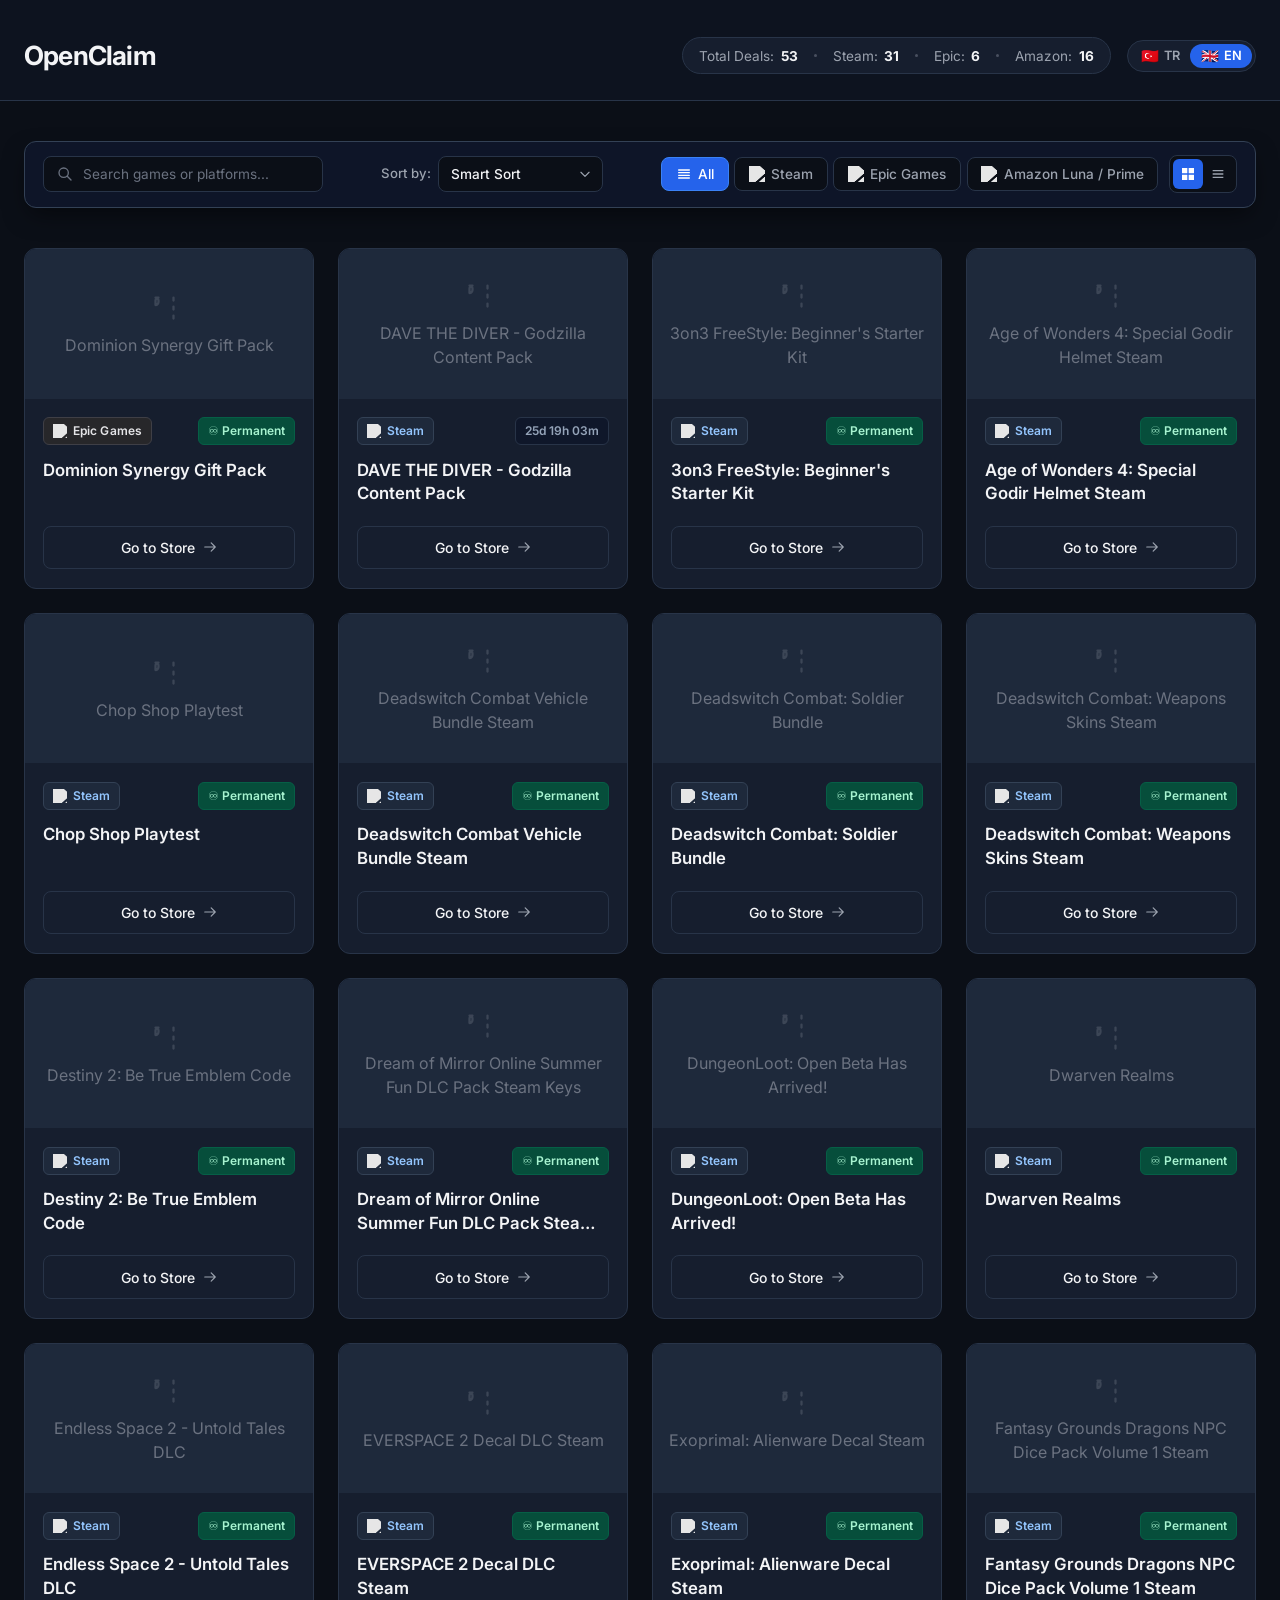
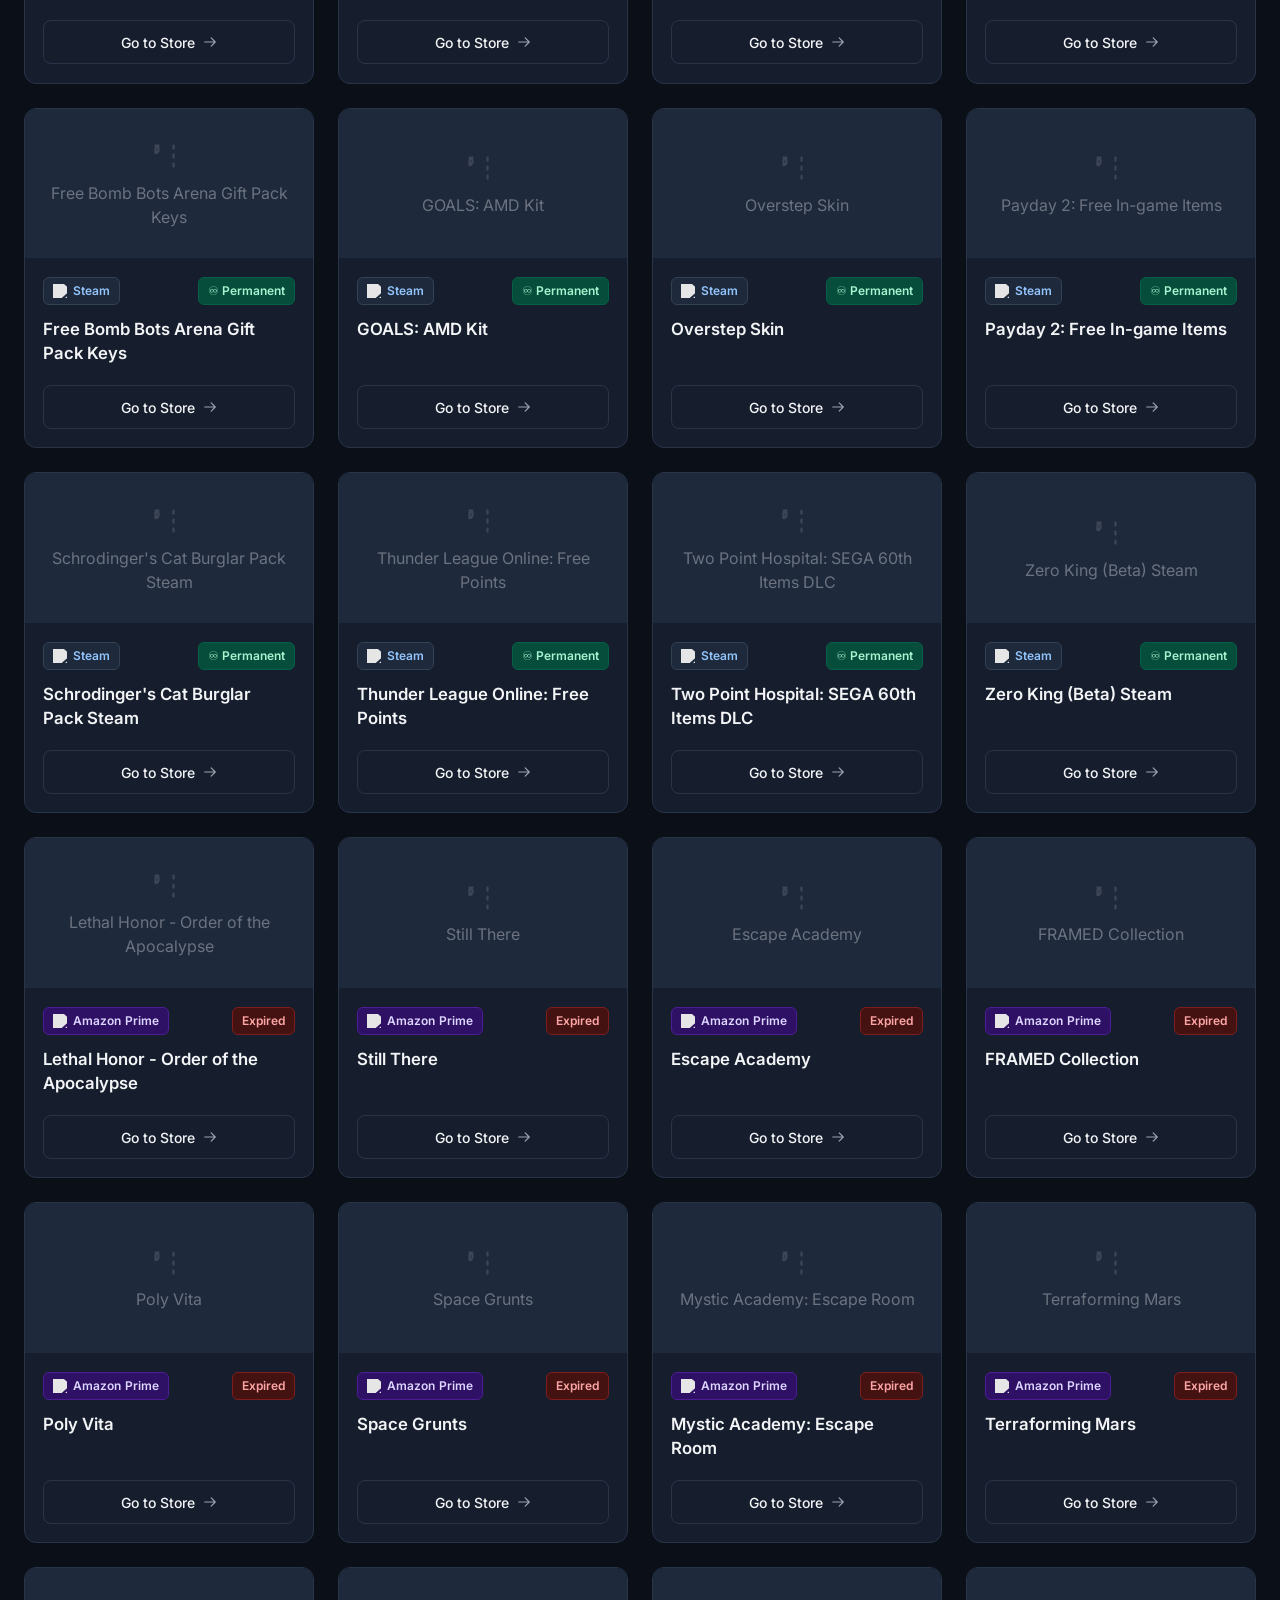
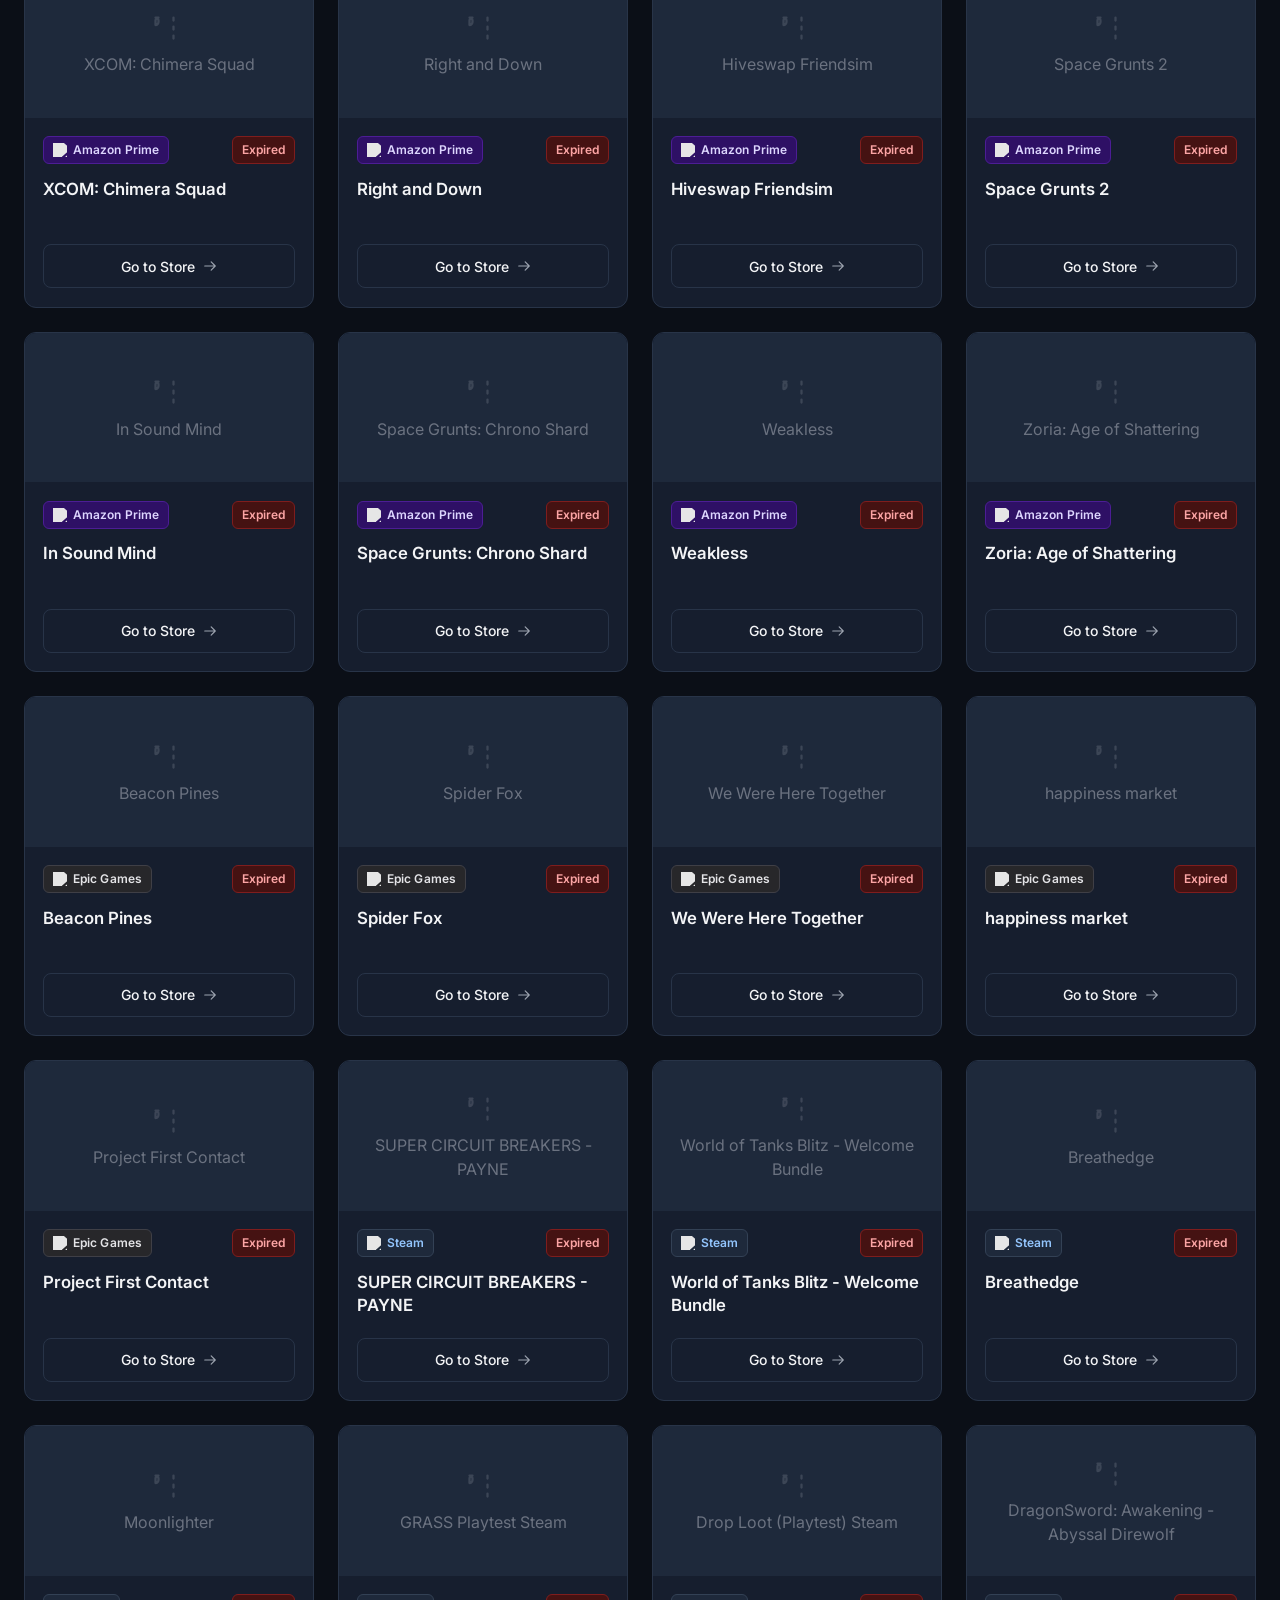
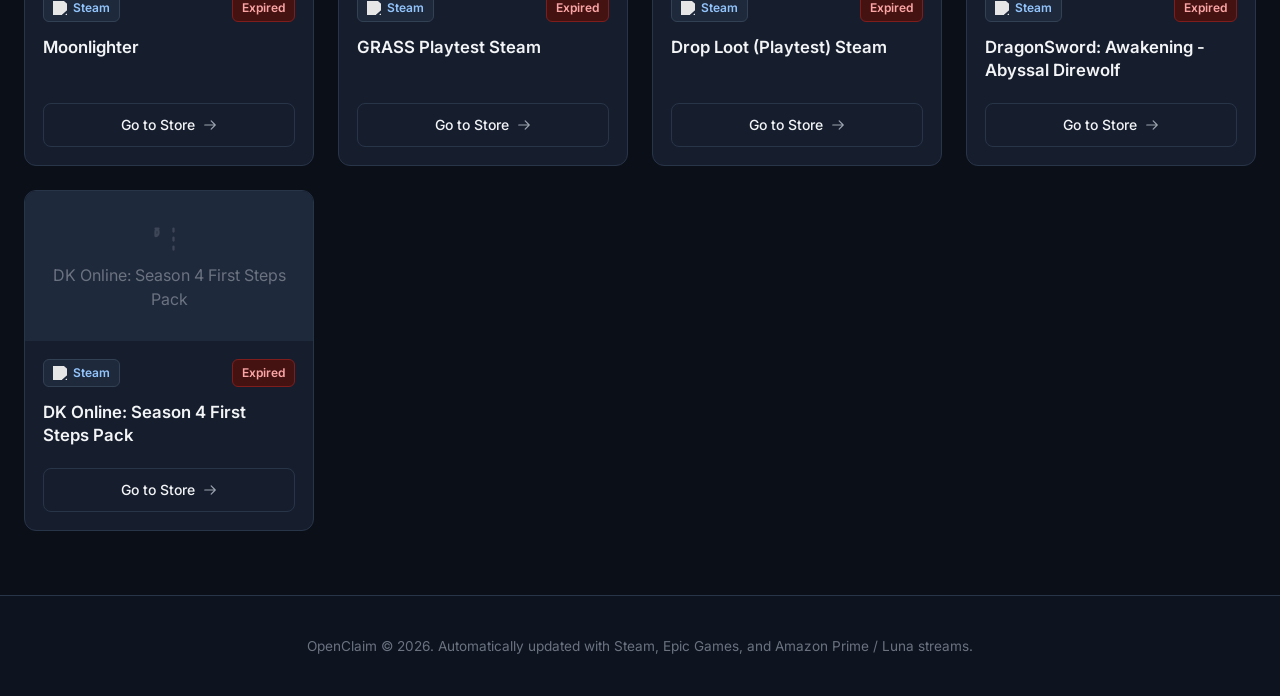
==== index.html @ 971a727f "first commit" ====
<!DOCTYPE html>
<html lang="tr">
<head>
    <meta charset="UTF-8">
    <meta name="viewport" content="width=device-width, initial-scale=1.0">
    <meta name="description" content="OpenClaim - Steam, Epic Games ve Amazon Prime / Luna platformlarındaki ücretsiz oyunları anlık takip edin.">
    <title>OpenClaim | Anlık Ücretsiz Oyun Takibi</title>
    
    <!-- Google Fonts: Inter -->
    <link rel="preconnect" href="https://fonts.googleapis.com">
    <link rel="preconnect" href="https://fonts.gstatic.com" crossorigin>
    <link href="https://fonts.googleapis.com/css2?family=Inter:wght@400;500;600;700&display=swap" rel="stylesheet">
    
    <!-- Stylesheets -->
    <link rel="stylesheet" href="frontend/css/base.css">
    <link rel="stylesheet" href="frontend/css/components.css">
</head>
<body>

    <header class="header">
        <div class="container">
            <div class="brand-container">
                <!-- Clean Text Logo -->
                <a href="#" class="logo" aria-label="OpenClaim Ana Sayfa">
                    <span class="logo-text">OpenClaim</span>
                </a>

                <div class="header-right">
                    <div class="stats-ribbon" id="stats-ribbon">
                        <div class="stat-item">
                            <span data-i18n="stat_total">Toplam Fırsat:</span>
                            <span class="stat-value" id="total-count">0</span>
                        </div>
                        <span class="stat-divider"></span>
                        <div class="stat-item">
                            <span data-i18n="stat_steam">Steam:</span>
                            <span class="stat-value" id="steam-count">0</span>
                        </div>
                        <span class="stat-divider"></span>
                        <div class="stat-item">
                            <span data-i18n="stat_epic">Epic:</span>
                            <span class="stat-value" id="epic-count">0</span>
                        </div>
                        <span class="stat-divider"></span>
                        <div class="stat-item">
                            <span data-i18n="stat_amazon">Amazon:</span>
                            <span class="stat-value" id="amazon-count">0</span>
                        </div>
                    </div>

                    <!-- Language Toggle (TR / EN) -->
                    <div class="lang-toggle" id="lang-toggle" role="group" aria-label="Dil Seçimi / Language Switcher">
                        <button type="button" class="lang-opt active" data-lang-btn="TR" aria-label="Türkçe"><span class="lang-flag">🇹🇷</span> TR</button>
                        <button type="button" class="lang-opt" data-lang-btn="EN" aria-label="English"><span class="lang-flag">🇬🇧</span> EN</button>
                    </div>
                </div>
            </div>
        </div>
    </header>

    <main class="main-content">
        <div class="container">
            <!-- Controls Card: Search, Sort, Platform Filters & View Toggle (Sticky Bar) -->
            <div class="controls-card">
                <!-- Search Input -->
                <div class="search-wrapper">
                    <input 
                        type="search" 
                        id="search-input" 
                        class="search-input" 
                        placeholder="Oyun adı veya platform ara..." 
                        data-i18n-placeholder="search_placeholder"
                        aria-label="Oyun arama"
                        data-i18n-aria="search_aria"
                        autocomplete="off"
                    >
                    <svg class="search-icon" xmlns="http://www.w3.org/2000/svg" fill="none" viewBox="0 0 24 24" stroke="currentColor">
                        <path stroke-linecap="round" stroke-linejoin="round" stroke-width="2" d="M21 21l-6-6m2-5a7 7 0 11-14 0 7 7 0 0114 0z" />
                    </svg>
                    <button type="button" id="clear-search-btn" class="clear-search-btn" aria-label="Aramayı temizle" data-i18n-aria="clear_search_aria">
                        <svg xmlns="http://www.w3.org/2000/svg" width="16" height="16" fill="none" viewBox="0 0 24 24" stroke="currentColor">
                            <path stroke-linecap="round" stroke-linejoin="round" stroke-width="2" d="M6 18L18 6M6 6l12 12" />
                        </svg>
                    </button>
                </div>

                <!-- Sort Select Dropdown -->
                <div class="sort-wrapper">
                    <label for="sort-select" class="sort-label" data-i18n="sort_label">Sıralama:</label>
                    <select id="sort-select" class="sort-select" aria-label="Oyun sıralama" data-i18n-aria="sort_label">
                        <option value="smart" data-i18n="sort_smart">Akıllı Sıralama</option>
                        <option value="alphabetical" data-i18n="sort_alphabetical">Alfabetik (A-Z)</option>
                        <option value="expiring" data-i18n="sort_expiring">Bitiş Süresine Göre</option>
                    </select>
                </div>

                <!-- Right Group: Platform Filters & View Mode Toggle -->
                <div class="controls-right-group">
                    <!-- Platform Filters -->
                    <div class="filter-tabs" id="filter-tabs" role="tablist" aria-label="Platform Filtresi">
                        <button type="button" class="filter-btn active" data-platform="all" role="tab" aria-selected="true">
                            <svg xmlns="http://www.w3.org/2000/svg" fill="none" viewBox="0 0 24 24" stroke="currentColor" width="16" height="16">
                                <path stroke-linecap="round" stroke-linejoin="round" stroke-width="2" d="M4 6h16M4 10h16M4 14h16M4 18h16" />
                            </svg>
                            <span data-i18n="filter_all">Tümü</span>
                        </button>
                        <button type="button" class="filter-btn" data-platform="steam" role="tab" aria-selected="false">
                            <img src="https://cdn.jsdelivr.net/npm/simple-icons@v11/icons/steam.svg" alt="Steam" class="platform-icon" />
                            <span data-i18n="filter_steam">Steam</span>
                        </button>
                        <button type="button" class="filter-btn" data-platform="epic" role="tab" aria-selected="false">
                            <img src="https://cdn.jsdelivr.net/npm/simple-icons@v11/icons/epicgames.svg" alt="Epic Games" class="platform-icon" />
                            <span data-i18n="filter_epic">Epic Games</span>
                        </button>
                        <button type="button" class="filter-btn" data-platform="amazon" role="tab" aria-selected="false">
                            <img src="https://cdn.jsdelivr.net/npm/simple-icons@v11/icons/amazonluna.svg" alt="Amazon Luna / Prime" class="platform-icon" />
                            <span data-i18n="filter_amazon">Amazon Luna / Prime</span>
                        </button>
                    </div>

                    <!-- View Toggle (Grid / List Mode) -->
                    <div class="view-toggle" id="view-toggle" role="group" aria-label="Görünüm Seçimi">
                        <button type="button" class="view-btn active" data-view="grid" aria-label="Kart Görünümü" data-i18n-aria="grid_view_aria" aria-pressed="true">
                            <svg xmlns="http://www.w3.org/2000/svg" width="16" height="16" fill="currentColor" viewBox="0 0 24 24">
                                <path d="M3 3h8v8H3V3zm10 0h8v8h-8V3zM3 13h8v8H3v-8zm10 0h8v8h-8v-8z"/>
                            </svg>
                        </button>
                        <button type="button" class="view-btn" data-view="list" aria-label="Liste Görünümü" data-i18n-aria="list_view_aria" aria-pressed="false">
                            <svg xmlns="http://www.w3.org/2000/svg" width="16" height="16" fill="currentColor" viewBox="0 0 24 24">
                                <path d="M4 6h16v2H4V6zm0 5h16v2H4v-2zm0 5h16v2H4v-2z"/>
                            </svg>
                        </button>
                    </div>
                </div>
            </div>

            <!-- Grid/List Games Container -->
            <div class="games-grid" id="games-grid" aria-live="polite">
                <!-- Skeleton cards loaded initially -->
            </div>
        </div>
    </main>

    <!-- Back to Top Button -->
    <button type="button" id="back-to-top" class="back-to-top" aria-label="En üste dön" data-i18n-aria="back_to_top_aria">
        <svg xmlns="http://www.w3.org/2000/svg" fill="none" viewBox="0 0 24 24" stroke="currentColor" stroke-width="2.5">
            <path stroke-linecap="round" stroke-linejoin="round" d="M5 15l7-7 7 7" />
        </svg>
    </button>

    <footer class="footer">
        <div class="container">
            <p data-i18n="footer_text">OpenClaim &copy; 2026. Steam, Epic Games ve Amazon Prime / Luna veri akışlarıyla otomatik güncellenir.</p>
        </div>
    </footer>

    <!-- App ES6 Module JavaScript -->
    <script type="module" src="frontend/js/app.js"></script>
</body>
</html>
---- frontend/css/base.css ----
/* ==========================================================================
   OpenClaim - Base Styles & Layout (Slate Dark Theme)
   ========================================================================== */

:root {
    /* Color Palette - Matte Slate Dark */
    --bg-dark: #0b0f17;
    --bg-card: #161e2e;
    --bg-card-hover: #1e293b;
    --bg-controls: rgba(15, 23, 42, 0.95);
    
    /* Borders */
    --border-color: #283448;
    --border-hover: #374151;
    --border-sticky: #334155;
    
    /* Text Colors - High Contrast, Low Fatigue */
    --text-primary: #f3f4f6;
    --text-secondary: #9ca3af;
    --text-muted: #6b7280;
    
    /* Platform Colors (Matte Pastel Palette) */
    --platform-steam-bg: #1e293b;
    --platform-steam-text: #93c5fd;
    --platform-steam-border: #334155;
    
    --platform-epic-bg: #27272a;
    --platform-epic-text: #e4e4e7;
    --platform-epic-border: #3f3f46;
    
    --platform-amazon-bg: #2e1065;
    --platform-amazon-text: #ddd6fe;
    --platform-amazon-border: #4c1d95;
    
    /* Status Badges */
    --badge-permanent-bg: #064e3b;
    --badge-permanent-text: #a7f3d0;
    --badge-temporary-bg: #78350f;
    --badge-temporary-text: #fde68a;
    
    /* Typography */
    --font-main: 'Inter', system-ui, -apple-system, BlinkMacSystemFont, 'Segoe UI', Roboto, sans-serif;
    
    /* Transitions & Corners */
    --radius-lg: 12px;
    --radius-md: 8px;
    --radius-sm: 6px;
    --transition-fast: 0.15s ease;
    --transition-normal: 0.2s ease;
}

/* Reset & Base Styles */
*, *::before, *::after {
    box-sizing: border-box;
    margin: 0;
    padding: 0;
}

html {
    color-scheme: dark;
    scroll-behavior: smooth;
}

body {
    font-family: var(--font-main);
    background-color: var(--bg-dark);
    color: var(--text-primary);
    min-height: 100vh;
    line-height: 1.5;
    -webkit-font-smoothing: antialiased;
}

/* Container */
.container {
    width: 100%;
    max-width: 1280px;
    margin: 0 auto;
    padding: 0 1.5rem;
}

/* Header Section - Clean & Minimal */
.header {
    padding: 2.25rem 0 1.5rem;
    border-bottom: 1px solid var(--border-color);
    margin-bottom: 2.5rem;
    background-color: #0d131f;
}

.brand-container {
    display: flex;
    align-items: center;
    justify-content: space-between;
    flex-wrap: wrap;
    gap: 1.25rem;
}

.logo {
    display: inline-flex;
    align-items: center;
    text-decoration: none;
    color: var(--text-primary);
}

.logo-text {
    font-size: 1.65rem;
    font-weight: 700;
    letter-spacing: -0.03em;
    color: var(--text-primary);
}

/* Header Right & Language Toggle */
.header-right {
    display: flex;
    align-items: center;
    gap: 1rem;
    flex-wrap: wrap;
}

.lang-toggle {
    display: inline-flex;
    align-items: center;
    background: #161e2e;
    border: 1px solid var(--border-color);
    padding: 3px;
    border-radius: 9999px;
}

.lang-opt {
    display: inline-flex;
    align-items: center;
    gap: 0.3rem;
    background: transparent;
    border: none;
    outline: none;
    color: var(--text-secondary);
    font-family: var(--font-main);
    font-size: 0.8rem;
    font-weight: 600;
    padding: 0.3rem 0.65rem;
    border-radius: 9999px;
    cursor: pointer;
    transition: var(--transition-fast);
}

.lang-flag {
    font-size: 0.9rem;
    line-height: 1;
}

.lang-opt:hover {
    color: var(--text-primary);
}

.lang-opt.active {
    background: #2563eb;
    color: #ffffff;
}

/* Stats Ribbon */
.stats-ribbon {
    display: flex;
    align-items: center;
    gap: 1rem;
    background: #161e2e;
    border: 1px solid var(--border-color);
    padding: 0.45rem 1rem;
    border-radius: 9999px;
    font-size: 0.85rem;
}

.stat-item {
    display: flex;
    align-items: center;
    gap: 0.4rem;
    color: var(--text-secondary);
}

.stat-value {
    font-weight: 700;
    color: var(--text-primary);
}

.stat-divider {
    width: 3px;
    height: 3px;
    background: var(--text-muted);
    border-radius: 50%;
    opacity: 0.6;
}

/* Controls Card - Sticky Filter Bar */
.controls-card {
    position: sticky;
    top: 1rem;
    z-index: 100;
    background: var(--bg-controls);
    backdrop-filter: blur(8px);
    -webkit-backdrop-filter: blur(8px);
    border: 1px solid var(--border-sticky);
    border-radius: var(--radius-lg);
    padding: 0.85rem 1.15rem;
    margin-bottom: 2.5rem;
    display: flex;
    flex-direction: column;
    gap: 0.85rem;
    box-shadow: 0 10px 25px -5px rgba(0, 0, 0, 0.5);
}

@media (min-width: 992px) {
    .controls-card {
        flex-direction: row;
        align-items: center;
        justify-content: space-between;
    }
}

/* Search Input */
.search-wrapper {
    position: relative;
    flex: 1;
    min-width: 200px;
    max-width: 100%;
}

@media (min-width: 992px) {
    .search-wrapper {
        max-width: 280px;
    }
}

.search-icon {
    position: absolute;
    left: 0.85rem;
    top: 50%;
    transform: translateY(-50%);
    width: 16px;
    height: 16px;
    color: var(--text-muted);
    pointer-events: none;
}

.search-input {
    width: 100%;
    padding: 0.55rem 0.85rem 0.55rem 2.4rem;
    background: var(--bg-dark);
    border: 1px solid var(--border-color);
    border-radius: var(--radius-md);
    color: var(--text-primary);
    font-family: var(--font-main);
    font-size: 0.85rem;
    outline: none;
    transition: var(--transition-fast);
}

.search-input::placeholder {
    color: var(--text-muted);
}

.search-input:focus {
    border-color: #3b82f6;
    background: #0f172a;
}

.clear-search-btn {
    position: absolute;
    right: 0.65rem;
    top: 50%;
    transform: translateY(-50%);
    background: none;
    border: none;
    color: var(--text-muted);
    cursor: pointer;
    padding: 0.2rem;
    display: none;
    align-items: center;
    justify-content: center;
    border-radius: 50%;
}

.clear-search-btn:hover {
    color: var(--text-primary);
}

/* Sort Dropdown */
.sort-wrapper {
    display: flex;
    align-items: center;
    gap: 0.45rem;
    white-space: nowrap;
}

.sort-label {
    font-size: 0.825rem;
    color: var(--text-secondary);
    font-weight: 500;
}

.sort-select {
    background: var(--bg-dark);
    border: 1px solid var(--border-color);
    border-radius: var(--radius-md);
    color: var(--text-primary);
    font-family: var(--font-main);
    font-size: 0.85rem;
    font-weight: 500;
    padding: 0.55rem 2rem 0.55rem 0.75rem;
    outline: none;
    cursor: pointer;
    transition: var(--transition-fast);
    appearance: none;
    -webkit-appearance: none;
    background-image: url("data:image/svg+xml,%3Csvg xmlns='http://www.w3.org/2000/svg' fill='none' viewBox='0 0 24 24' stroke='%239ca3af'%3E%3Cpath stroke-linecap='round' stroke-linejoin='round' stroke-width='2' d='M19 9l-7 7-7-7'/%3E%3C/svg%3E");
    background-repeat: no-repeat;
    background-position: right 0.65rem center;
    background-size: 0.9rem;
}

.sort-select:focus,
.sort-select:hover {
    border-color: var(--border-hover);
    background-color: #0f172a;
}

/* Right Group: Platform Tabs + View Toggle */
.controls-right-group {
    display: flex;
    align-items: center;
    gap: 0.65rem;
    flex-wrap: wrap;
}

/* Platform Filter Tabs */
.filter-tabs {
    display: flex;
    align-items: center;
    gap: 0.35rem;
    overflow-x: auto;
    scrollbar-width: none;
}

.filter-tabs::-webkit-scrollbar {
    display: none;
}

.filter-btn {
    display: inline-flex;
    align-items: center;
    gap: 0.4rem;
    padding: 0.5rem 0.85rem;
    background: var(--bg-dark);
    border: 1px solid var(--border-color);
    border-radius: var(--radius-md);
    color: var(--text-secondary);
    font-family: var(--font-main);
    font-size: 0.85rem;
    font-weight: 500;
    cursor: pointer;
    white-space: nowrap;
    transition: var(--transition-fast);
}

.filter-btn:hover {
    background: var(--bg-card-hover);
    color: var(--text-primary);
    border-color: var(--border-hover);
}

.filter-btn.active {
    background: #2563eb;
    border-color: #3b82f6;
    color: #ffffff;
}

/* View Toggle (Grid / List Mode) */
.view-toggle {
    display: inline-flex;
    align-items: center;
    background: var(--bg-dark);
    border: 1px solid var(--border-color);
    padding: 3px;
    border-radius: var(--radius-md);
    flex-shrink: 0;
}

.view-btn {
    display: inline-flex;
    align-items: center;
    justify-content: center;
    width: 30px;
    height: 30px;
    background: transparent;
    border: none;
    outline: none;
    color: var(--text-secondary);
    border-radius: var(--radius-sm);
    cursor: pointer;
    transition: var(--transition-fast);
}

.view-btn:hover {
    color: var(--text-primary);
}

.view-btn.active {
    background: #2563eb;
    color: #ffffff;
}

/* Footer */
.footer {
    padding: 2.5rem 0;
    border-top: 1px solid var(--border-color);
    text-align: center;
    color: var(--text-muted);
    font-size: 0.85rem;
    background-color: #0d131f;
}

.footer a {
    color: var(--text-secondary);
    text-decoration: none;
}

.footer a:hover {
    color: var(--text-primary);
}

/* Base Responsive adjustments */
@media (max-width: 640px) {
    .brand-container {
        flex-direction: column;
        align-items: flex-start;
        gap: 1rem;
    }

    .header-right {
        width: 100%;
        justify-content: space-between;
        gap: 0.75rem;
    }

    .stats-ribbon {
        flex: 1;
        justify-content: space-around;
        font-size: 0.78rem;
    }

    .sort-wrapper {
        width: 100%;
    }

    .sort-select {
        flex: 1;
    }

    .controls-right-group {
        width: 100%;
        justify-content: space-between;
    }
}
---- frontend/css/components.css ----
/* ==========================================================================
   OpenClaim - UI Components (Cards, Badges, Buttons, Skeleton & Back to Top)
   ========================================================================== */

/* Platform Icons */
.platform-icon {
    width: 16px;
    height: 16px;
    object-fit: contain;
    vertical-align: middle;
    flex-shrink: 0;
    filter: brightness(0) invert(0.9);
    transition: var(--transition-fast);
}

.filter-btn.active .platform-icon {
    filter: brightness(0) invert(1);
}

/* Games Container (Grid Mode - Default) */
.games-grid {
    display: grid;
    grid-template-columns: repeat(auto-fill, minmax(280px, 1fr));
    gap: 1.5rem;
    margin-bottom: 4rem;
}

/* Game Card Structure */
.game-card {
    background: var(--bg-card);
    border: 1px solid var(--border-color);
    border-radius: var(--radius-lg);
    overflow: hidden;
    display: flex;
    flex-direction: column;
    transition: transform var(--transition-fast), background-color var(--transition-fast);
}

.game-card:hover {
    background-color: var(--bg-card-hover);
    transform: translateY(-2px);
    border-color: var(--border-hover);
}

/* Card Top Image */
.card-media {
    position: relative;
    width: 100%;
    padding-top: 52%;
    background: #0f172a;
    overflow: hidden;
}

.card-img {
    position: absolute;
    top: 0;
    left: 0;
    width: 100%;
    height: 100%;
    object-fit: cover;
}

.card-img-fallback {
    position: absolute;
    top: 0;
    left: 0;
    width: 100%;
    height: 100%;
    display: flex;
    flex-direction: column;
    align-items: center;
    justify-content: center;
    background: #1e293b;
    color: var(--text-muted);
    padding: 1rem;
    text-align: center;
}

.card-img-fallback svg {
    width: 36px;
    height: 36px;
    margin-bottom: 0.4rem;
    opacity: 0.4;
}

/* Card Content Body */
.card-body {
    padding: 1.15rem;
    display: flex;
    flex-direction: column;
    flex: 1;
}

.card-info-section {
    display: flex;
    flex-direction: column;
    flex: 1;
}

/* Meta Bar Under Image: Left Platform, Right Countdown Badge */
.card-meta-row {
    display: flex;
    align-items: center;
    justify-content: space-between;
    gap: 0.5rem;
    margin-bottom: 0.85rem;
}

/* Platform Badges - Matte Pastel */
.platform-badge {
    display: inline-flex;
    align-items: center;
    gap: 0.35rem;
    padding: 0.25rem 0.55rem;
    border-radius: var(--radius-sm);
    font-size: 0.75rem;
    font-weight: 600;
    letter-spacing: 0.01em;
}

.platform-badge .platform-icon {
    width: 14px;
    height: 14px;
}

.platform-badge.steam {
    background-color: var(--platform-steam-bg);
    color: var(--platform-steam-text);
    border: 1px solid var(--platform-steam-border);
}

.platform-badge.epic {
    background-color: var(--platform-epic-bg);
    color: var(--platform-epic-text);
    border: 1px solid var(--platform-epic-border);
}

.platform-badge.amazon {
    background-color: var(--platform-amazon-bg);
    color: var(--platform-amazon-text);
    border: 1px solid var(--platform-amazon-border);
}

/* Countdown Badge (Right Side) */
.countdown-badge {
    display: inline-flex;
    align-items: center;
    gap: 0.3rem;
    padding: 0.25rem 0.55rem;
    border-radius: var(--radius-sm);
    font-size: 0.75rem;
    font-weight: 600;
    background: #0f172a;
    color: #94a3b8;
    border: 1px solid var(--border-color);
}

.countdown-badge.urgent {
    background: #451a03;
    color: #fdba74;
    border-color: #78350f;
}

.countdown-badge.no-expiry {
    background: #064e3b;
    color: #a7f3d0;
    border-color: #065f46;
}

.countdown-badge.expired {
    background: #451212;
    color: #fca5a5;
    border-color: #7f1d1d;
}

/* Title in Middle */
.card-title {
    font-size: 1.05rem;
    font-weight: 600;
    line-height: 1.4;
    color: var(--text-primary);
    margin-bottom: 1.25rem;
    display: -webkit-box;
    -webkit-line-clamp: 2;
    -webkit-box-orient: vertical;
    overflow: hidden;
    min-height: 2.9rem;
}

/* Card Actions Section */
.card-actions-row {
    margin-top: auto;
    width: 100%;
}

/* Outlined Button */
.claim-btn {
    display: flex;
    align-items: center;
    justify-content: center;
    gap: 0.5rem;
    width: 100%;
    padding: 0.65rem 1rem;
    background: transparent;
    border: 1px solid var(--border-color);
    border-radius: var(--radius-md);
    color: var(--text-primary);
    font-family: var(--font-main);
    font-weight: 500;
    font-size: 0.875rem;
    text-decoration: none;
    cursor: pointer;
    transition: var(--transition-fast);
}

.claim-btn svg {
    width: 14px;
    height: 14px;
    color: var(--text-secondary);
    transition: transform var(--transition-fast);
}

.claim-btn:hover {
    background: var(--bg-card-hover);
    border-color: var(--border-hover);
    color: #ffffff;
}

.claim-btn:hover svg {
    color: #ffffff;
    transform: translateX(2px);
}

/* ==========================================================================
   List View Mode (.view-list)
   ========================================================================== */
.games-grid.view-list {
    display: flex;
    flex-direction: column;
    gap: 0.75rem;
}

.games-grid.view-list .game-card {
    flex-direction: row;
    align-items: center;
    padding: 0.75rem 1rem;
    gap: 1rem;
}

.games-grid.view-list .game-card:hover {
    transform: translateY(-1px);
}

.games-grid.view-list .card-media {
    width: 96px;
    height: 54px;
    padding-top: 0;
    border-radius: var(--radius-md);
    flex-shrink: 0;
}

.games-grid.view-list .card-body {
    padding: 0;
    flex-direction: row;
    align-items: center;
    justify-content: space-between;
    gap: 1rem;
    flex: 1;
    min-width: 0;
}

.games-grid.view-list .card-info-section {
    flex-direction: row;
    align-items: center;
    gap: 1rem;
    flex: 1;
    min-width: 0;
}

.games-grid.view-list .card-meta-row {
    margin-bottom: 0;
    flex-shrink: 0;
}

.games-grid.view-list .card-title {
    font-size: 0.95rem;
    line-height: 1.3;
    margin-bottom: 0;
    min-height: auto;
    display: -webkit-box;
    -webkit-line-clamp: 1;
    -webkit-box-orient: vertical;
    overflow: hidden;
    flex: 1;
}

.games-grid.view-list .card-actions-row {
    margin-top: 0;
    width: auto;
    flex-shrink: 0;
    display: flex;
    align-items: center;
    gap: 0.85rem;
}

.games-grid.view-list .claim-btn {
    width: auto;
    padding: 0.45rem 0.85rem;
    font-size: 0.8rem;
    white-space: nowrap;
}

/* Skeleton Loading State */
.skeleton-card {
    background: var(--bg-card);
    border: 1px solid var(--border-color);
    border-radius: var(--radius-lg);
    overflow: hidden;
    height: 360px;
    display: flex;
    flex-direction: column;
}

.skeleton-media {
    width: 100%;
    height: 160px;
    background: #111827;
}

.skeleton-body {
    padding: 1.15rem;
    display: flex;
    flex-direction: column;
    gap: 0.85rem;
    flex: 1;
}

.skeleton-line {
    height: 14px;
    border-radius: 4px;
    background: #1e293b;
}

.skeleton-line.meta { height: 22px; width: 100%; }
.skeleton-line.title { height: 22px; width: 80%; }
.skeleton-line.btn { height: 38px; border-radius: var(--radius-md); margin-top: auto; }

/* Empty & Error States */
.empty-state {
    grid-column: 1 / -1;
    text-align: center;
    padding: 3.5rem 1.5rem;
    background: var(--bg-card);
    border: 1px solid var(--border-color);
    border-radius: var(--radius-lg);
    margin: 1.5rem 0;
}

.empty-icon {
    width: 52px;
    height: 52px;
    color: var(--text-muted);
    margin-bottom: 1rem;
    opacity: 0.6;
}

.empty-title {
    font-size: 1.25rem;
    font-weight: 600;
    margin-bottom: 0.4rem;
    color: var(--text-primary);
}

.empty-desc {
    color: var(--text-secondary);
    max-width: 440px;
    margin: 0 auto 1.25rem;
    font-size: 0.9rem;
}

.reset-filter-btn {
    padding: 0.55rem 1.1rem;
    background: var(--bg-dark);
    border: 1px solid var(--border-color);
    border-radius: var(--radius-md);
    color: var(--text-primary);
    font-weight: 500;
    font-size: 0.875rem;
    cursor: pointer;
    transition: var(--transition-fast);
}

.reset-filter-btn:hover {
    background: var(--bg-card-hover);
    border-color: var(--border-hover);
}

/* Back to Top Button */
.back-to-top {
    position: fixed;
    bottom: 2rem;
    right: 2rem;
    z-index: 99;
    width: 44px;
    height: 44px;
    border-radius: 50%;
    background: rgba(22, 30, 46, 0.85);
    backdrop-filter: blur(8px);
    -webkit-backdrop-filter: blur(8px);
    border: 1px solid var(--border-sticky);
    color: var(--text-primary);
    display: flex;
    align-items: center;
    justify-content: center;
    cursor: pointer;
    opacity: 0;
    visibility: hidden;
    transform: translateY(10px);
    transition: opacity 0.3s ease, visibility 0.3s ease, transform 0.3s ease, background-color 0.2s ease, border-color 0.2s ease;
    box-shadow: 0 8px 20px rgba(0, 0, 0, 0.4);
}

.back-to-top.visible {
    opacity: 1;
    visibility: visible;
    transform: translateY(0);
}

.back-to-top:hover {
    background: #1e293b;
    border-color: #3b82f6;
    color: #ffffff;
    transform: translateY(-2px);
    box-shadow: 0 10px 25px rgba(37, 99, 235, 0.25);
}

.back-to-top svg {
    width: 20px;
    height: 20px;
}

/* Components Responsive Adjustments */
@media (max-width: 768px) {
    .games-grid.view-list .game-card {
        flex-direction: column;
        align-items: stretch;
    }

    .games-grid.view-list .card-media {
        width: 100%;
        height: 140px;
    }

    .games-grid.view-list .card-body {
        flex-direction: column;
        align-items: stretch;
    }

    .games-grid.view-list .card-info-section {
        flex-direction: column;
        align-items: flex-start;
    }

    .games-grid.view-list .claim-btn {
        width: 100%;
    }
}

@media (max-width: 640px) {
    .games-grid {
        grid-template-columns: 1fr;
    }
    
    .back-to-top {
        bottom: 1.25rem;
        right: 1.25rem;
        width: 40px;
        height: 40px;
    }
}
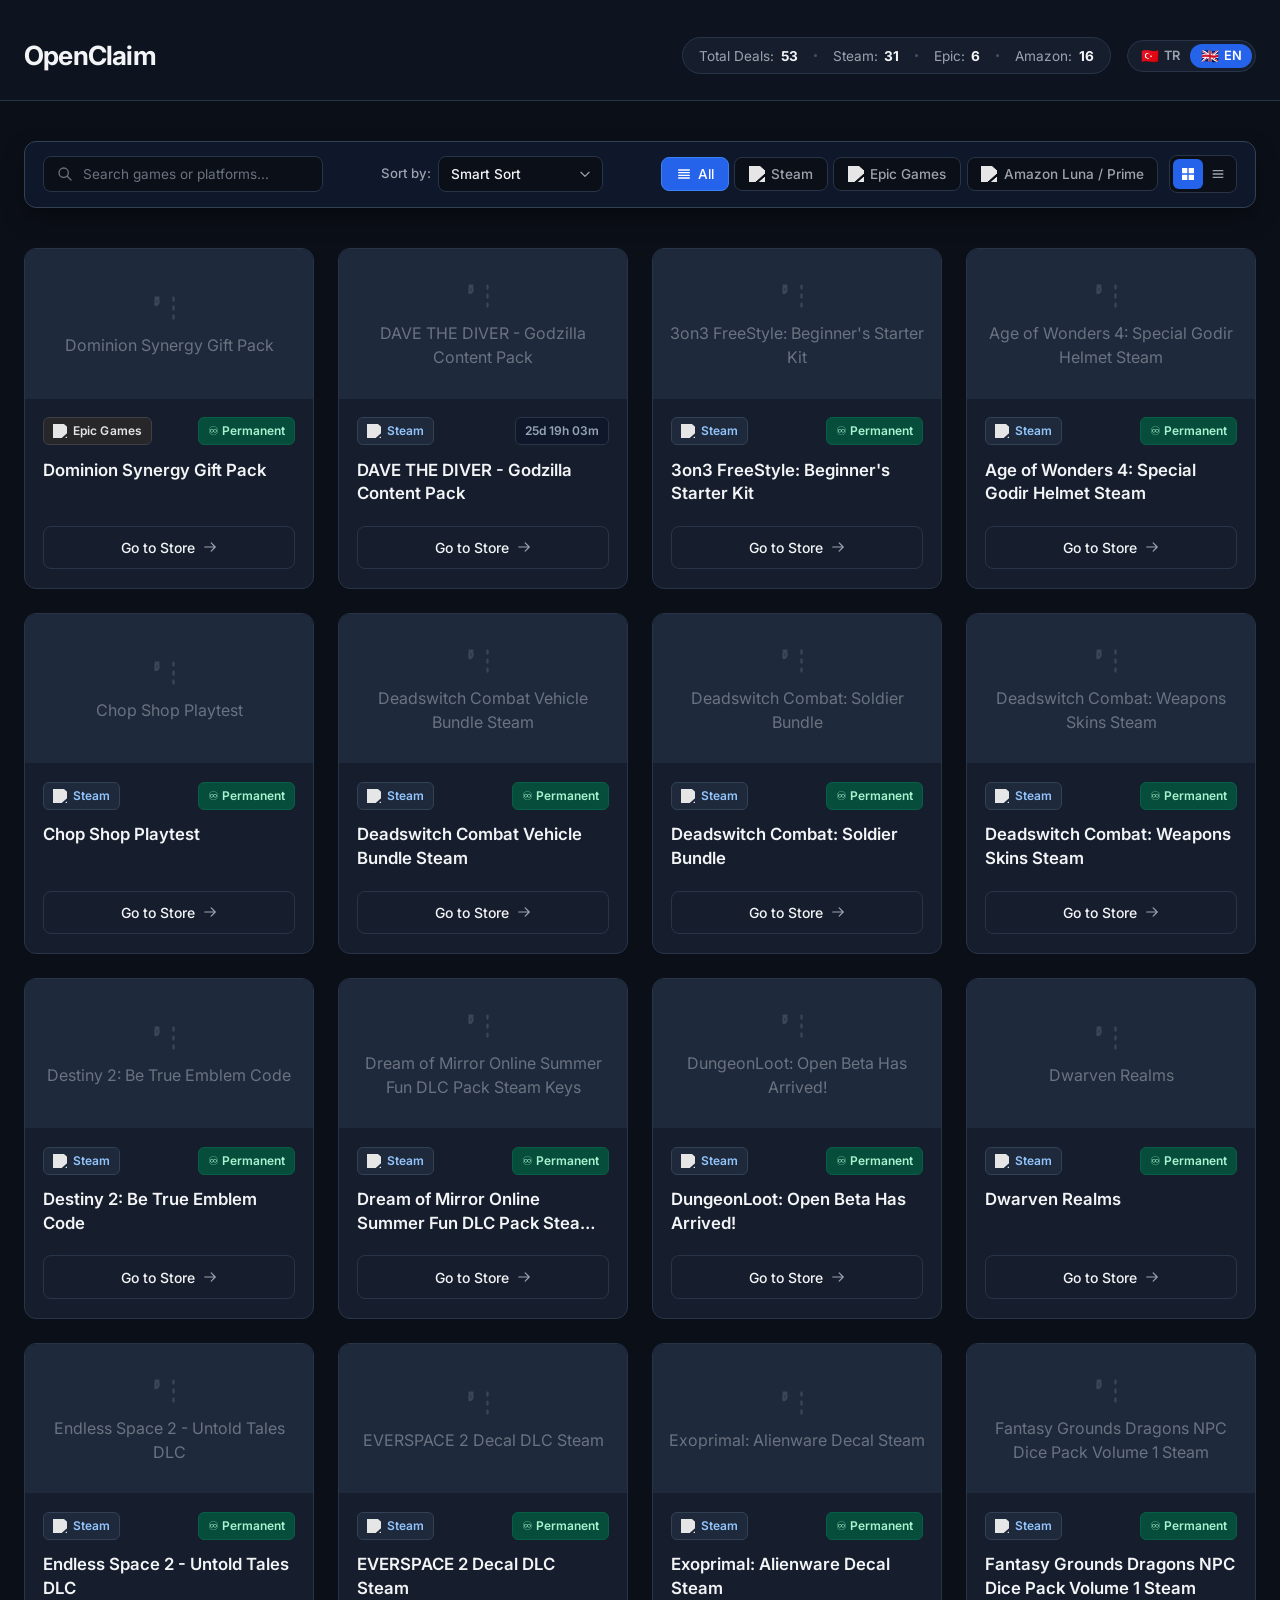
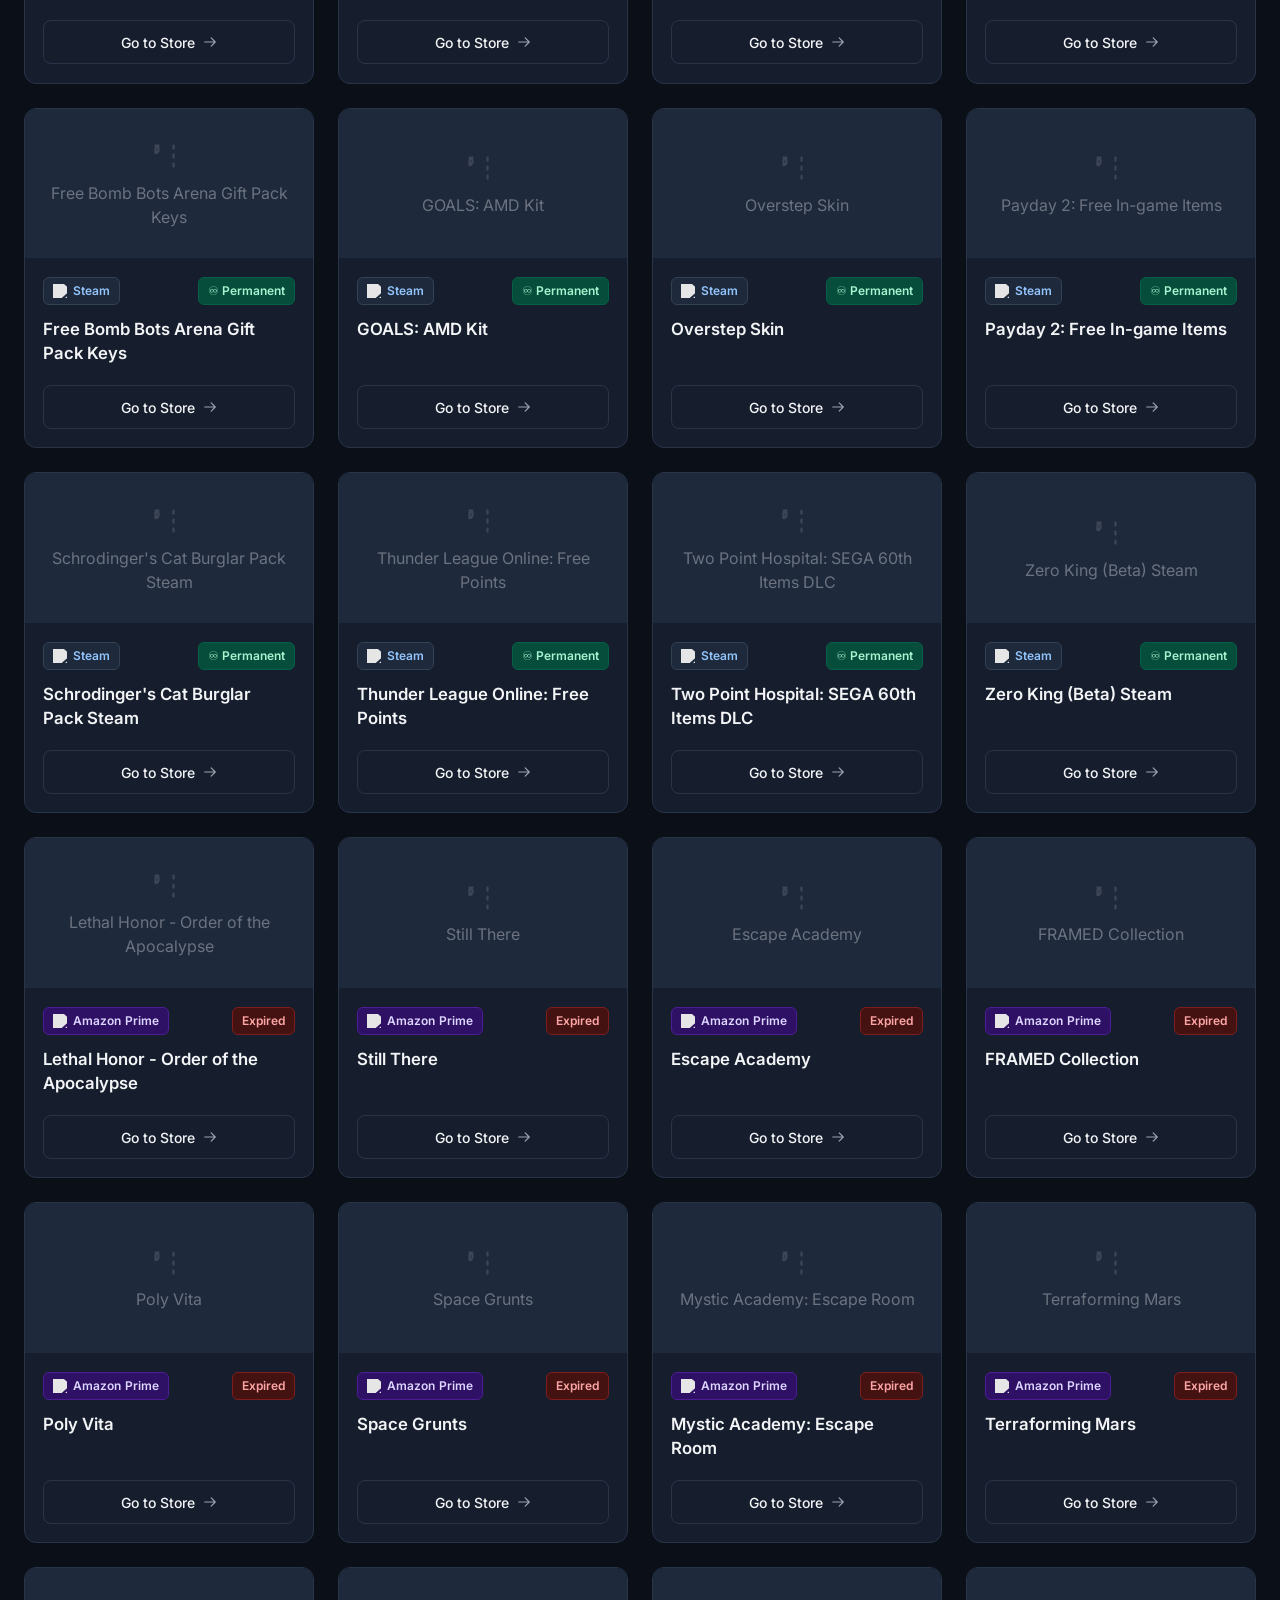
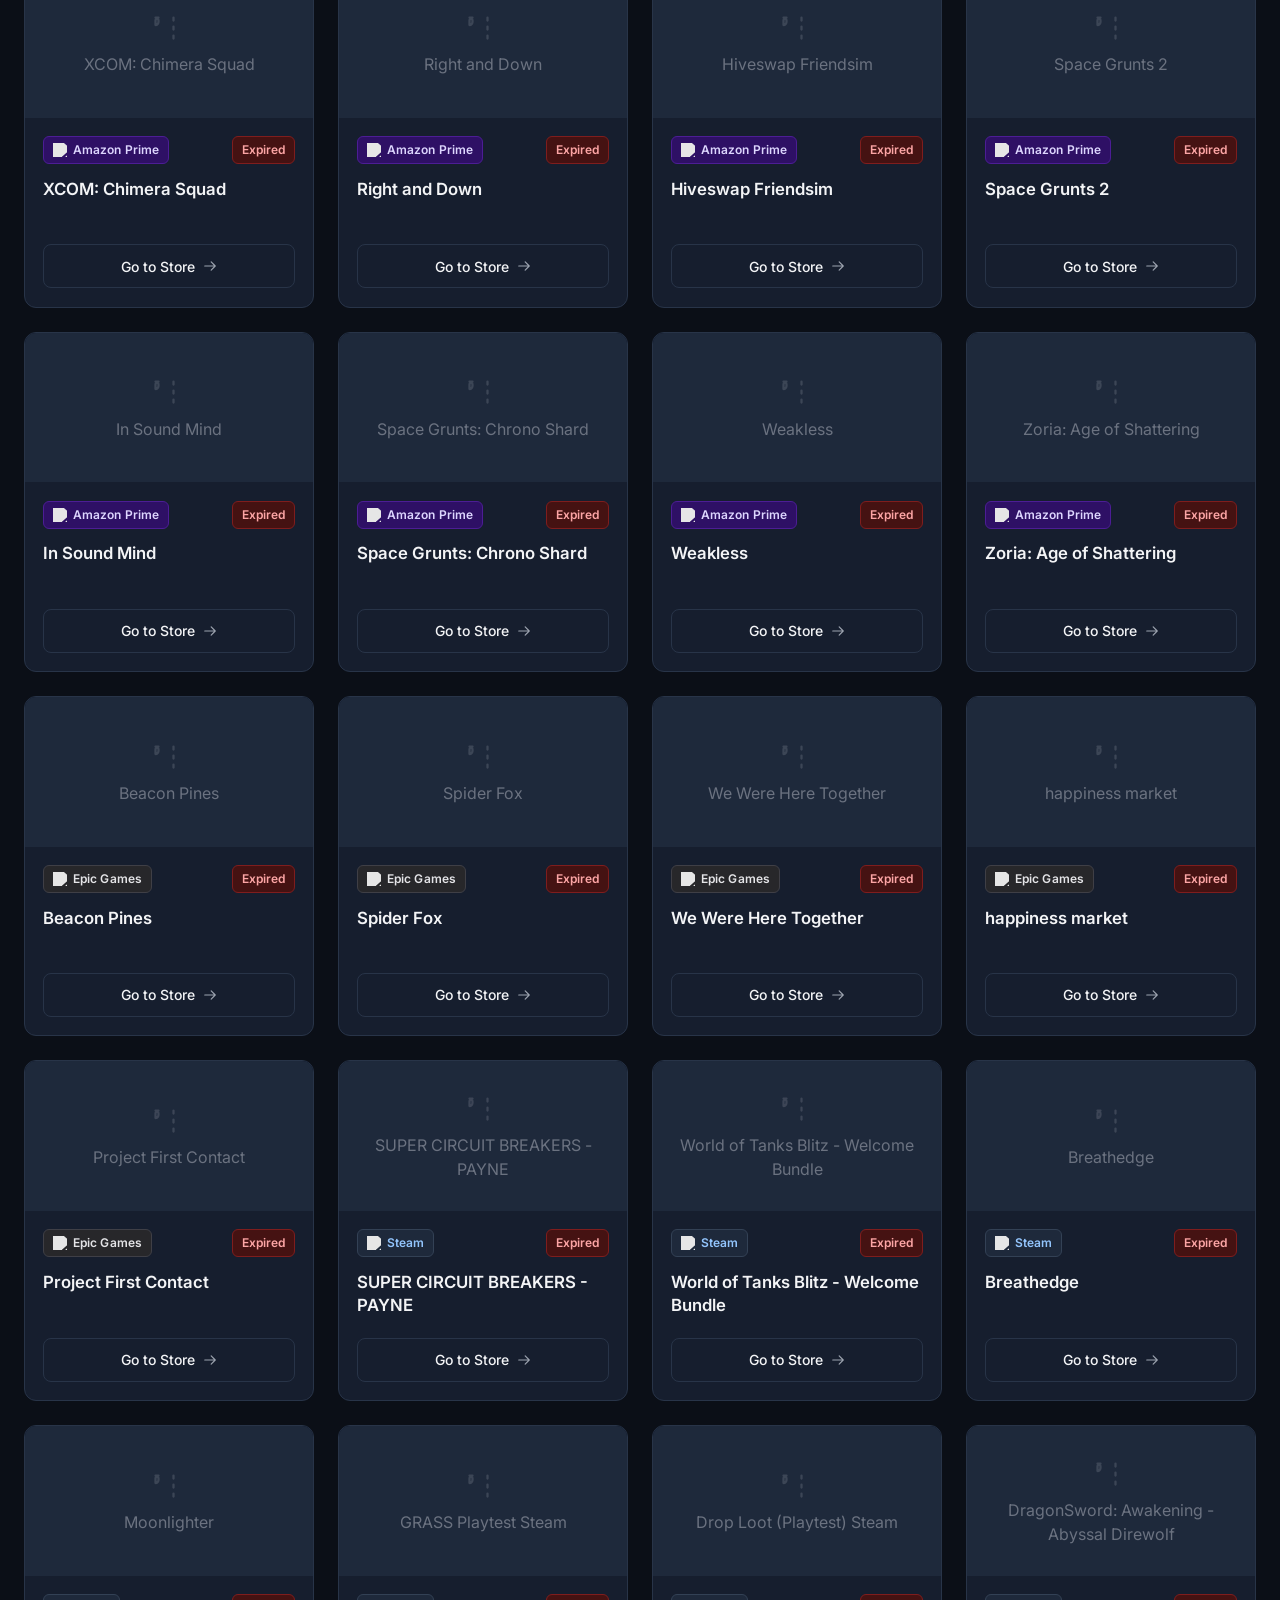
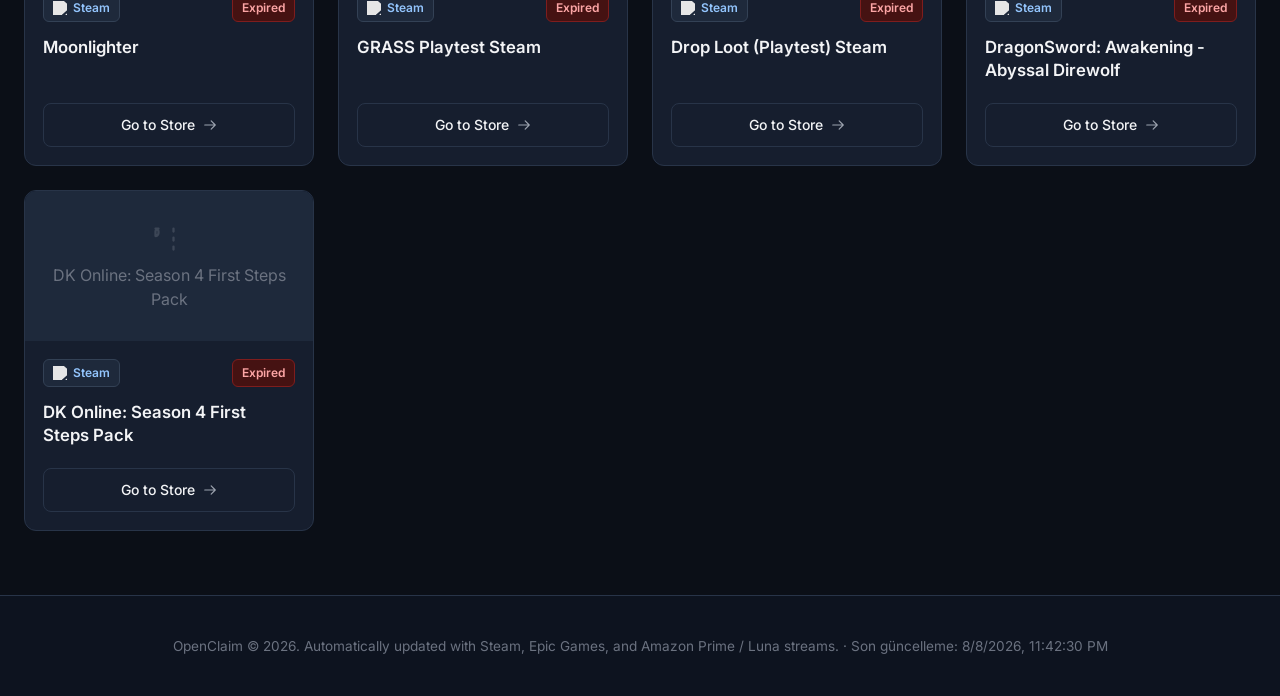
==== commit 33dbeb86: "feat: overhaul data pipeline reliability, frontend safety and project tooling" ====
--- a/index.html
+++ b/index.html
@@ -11,6 +11,21 @@
     <link rel="preconnect" href="https://fonts.gstatic.com" crossorigin>
     <link href="https://fonts.googleapis.com/css2?family=Inter:wght@400;500;600;700&display=swap" rel="stylesheet">
     
+    <!-- Favicon -->
+    <link rel="icon" type="image/svg+xml" href="data:image/svg+xml,%3Csvg xmlns='http://www.w3.org/2000/svg' viewBox='0 0 100 100'%3E%3Crect width='100' height='100' rx='20' fill='%23161e2e'/%3E%3Ctext x='50%25' y='65%25' font-size='50' font-weight='bold' font-family='sans-serif' fill='%232563eb' text-anchor='middle'%3EOC%3C/text%3E%3C/svg%3E">
+
+    <!-- Open Graph / Facebook -->
+    <meta property="og:type" content="website">
+    <meta property="og:url" content="https://seqat.github.io/OpenClaim/">
+    <meta property="og:title" content="OpenClaim | Anlık Ücretsiz Oyun Takibi">
+    <meta property="og:description" content="OpenClaim - Steam, Epic Games ve Amazon Prime / Luna platformlarındaki ücretsiz oyunları anlık takip edin.">
+    <meta property="og:image" content="https://seqat.github.io/OpenClaim/docs/screenshot.png">
+
+    <!-- Twitter -->
+    <meta name="twitter:card" content="summary_large_image">
+    <meta name="twitter:title" content="OpenClaim | Anlık Ücretsiz Oyun Takibi">
+    <meta name="twitter:description" content="OpenClaim - Steam, Epic Games ve Amazon Prime / Luna platformlarındaki ücretsiz oyunları anlık takip edin.">
+
     <!-- Stylesheets -->
     <link rel="stylesheet" href="frontend/css/base.css">
     <link rel="stylesheet" href="frontend/css/components.css">
@@ -134,8 +149,11 @@
                 </div>
             </div>
 
+            <!-- Results Status for Screen Readers -->
+            <p id="results-status" class="sr-only" role="status" aria-live="polite"></p>
+
             <!-- Grid/List Games Container -->
-            <div class="games-grid" id="games-grid" aria-live="polite">
+            <div class="games-grid" id="games-grid">
                 <!-- Skeleton cards loaded initially -->
             </div>
         </div>
--- a/frontend/css/base.css
+++ b/frontend/css/base.css
@@ -7,40 +7,40 @@
     --bg-dark: #0b0f17;
     --bg-card: #161e2e;
     --bg-card-hover: #1e293b;
-    --bg-controls: rgba(15, 23, 42, 0.95);
-    
+    --bg-controls: #0f172a;
+
     /* Borders */
     --border-color: #283448;
     --border-hover: #374151;
     --border-sticky: #334155;
-    
+
     /* Text Colors - High Contrast, Low Fatigue */
     --text-primary: #f3f4f6;
     --text-secondary: #9ca3af;
     --text-muted: #6b7280;
-    
+
     /* Platform Colors (Matte Pastel Palette) */
     --platform-steam-bg: #1e293b;
     --platform-steam-text: #93c5fd;
     --platform-steam-border: #334155;
-    
+
     --platform-epic-bg: #27272a;
     --platform-epic-text: #e4e4e7;
     --platform-epic-border: #3f3f46;
-    
+
     --platform-amazon-bg: #2e1065;
     --platform-amazon-text: #ddd6fe;
     --platform-amazon-border: #4c1d95;
-    
+
     /* Status Badges */
     --badge-permanent-bg: #064e3b;
     --badge-permanent-text: #a7f3d0;
     --badge-temporary-bg: #78350f;
     --badge-temporary-text: #fde68a;
-    
+
     /* Typography */
     --font-main: 'Inter', system-ui, -apple-system, BlinkMacSystemFont, 'Segoe UI', Roboto, sans-serif;
-    
+
     /* Transitions & Corners */
     --radius-lg: 12px;
     --radius-md: 8px;
@@ -50,7 +50,9 @@
 }
 
 /* Reset & Base Styles */
-*, *::before, *::after {
+*,
+*::before,
+*::after {
     box-sizing: border-box;
     margin: 0;
     padding: 0;
@@ -68,6 +70,19 @@
     min-height: 100vh;
     line-height: 1.5;
     -webkit-font-smoothing: antialiased;
+}
+
+/* Screen Reader Only Utility */
+.sr-only {
+    position: absolute;
+    width: 1px;
+    height: 1px;
+    padding: 0;
+    margin: -1px;
+    overflow: hidden;
+    clip: rect(0, 0, 0, 0);
+    white-space: nowrap;
+    border-width: 0;
 }
 
 /* Container */
@@ -457,4 +472,4 @@
         width: 100%;
         justify-content: space-between;
     }
-}
+}
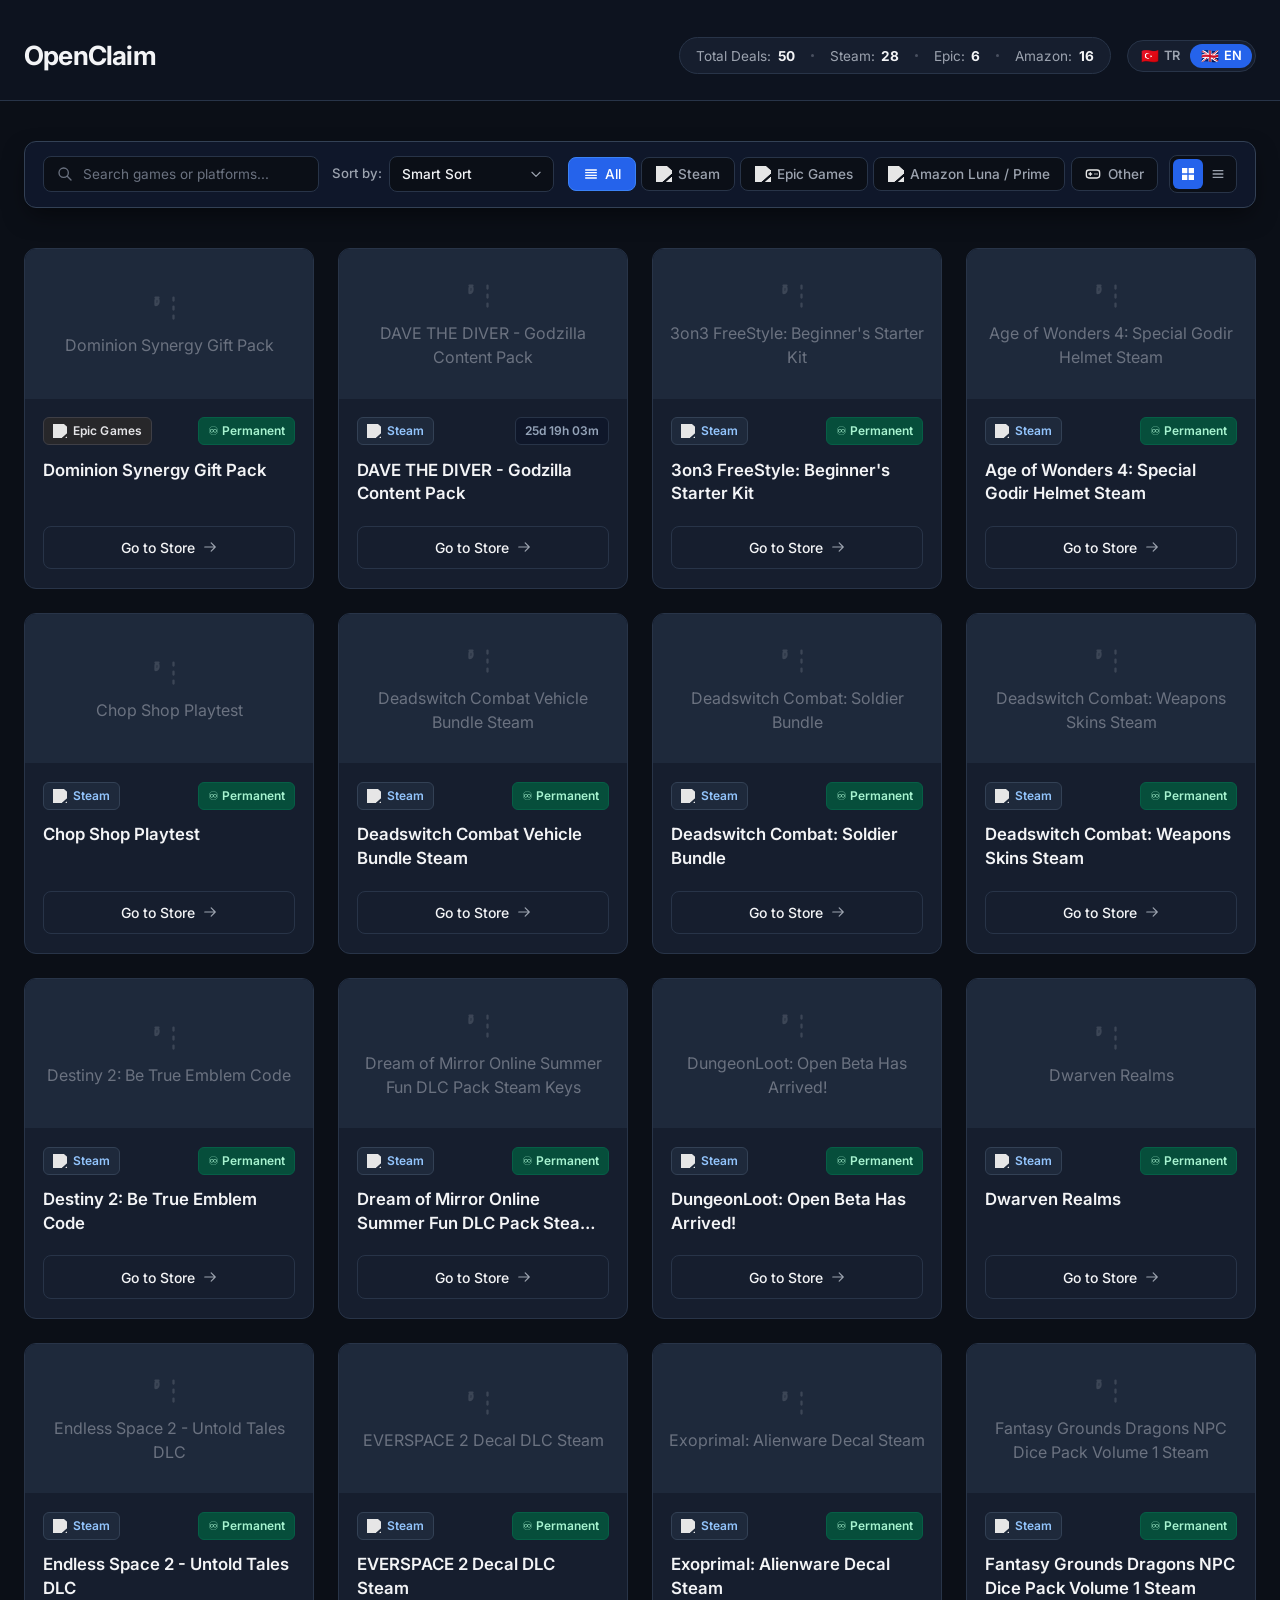
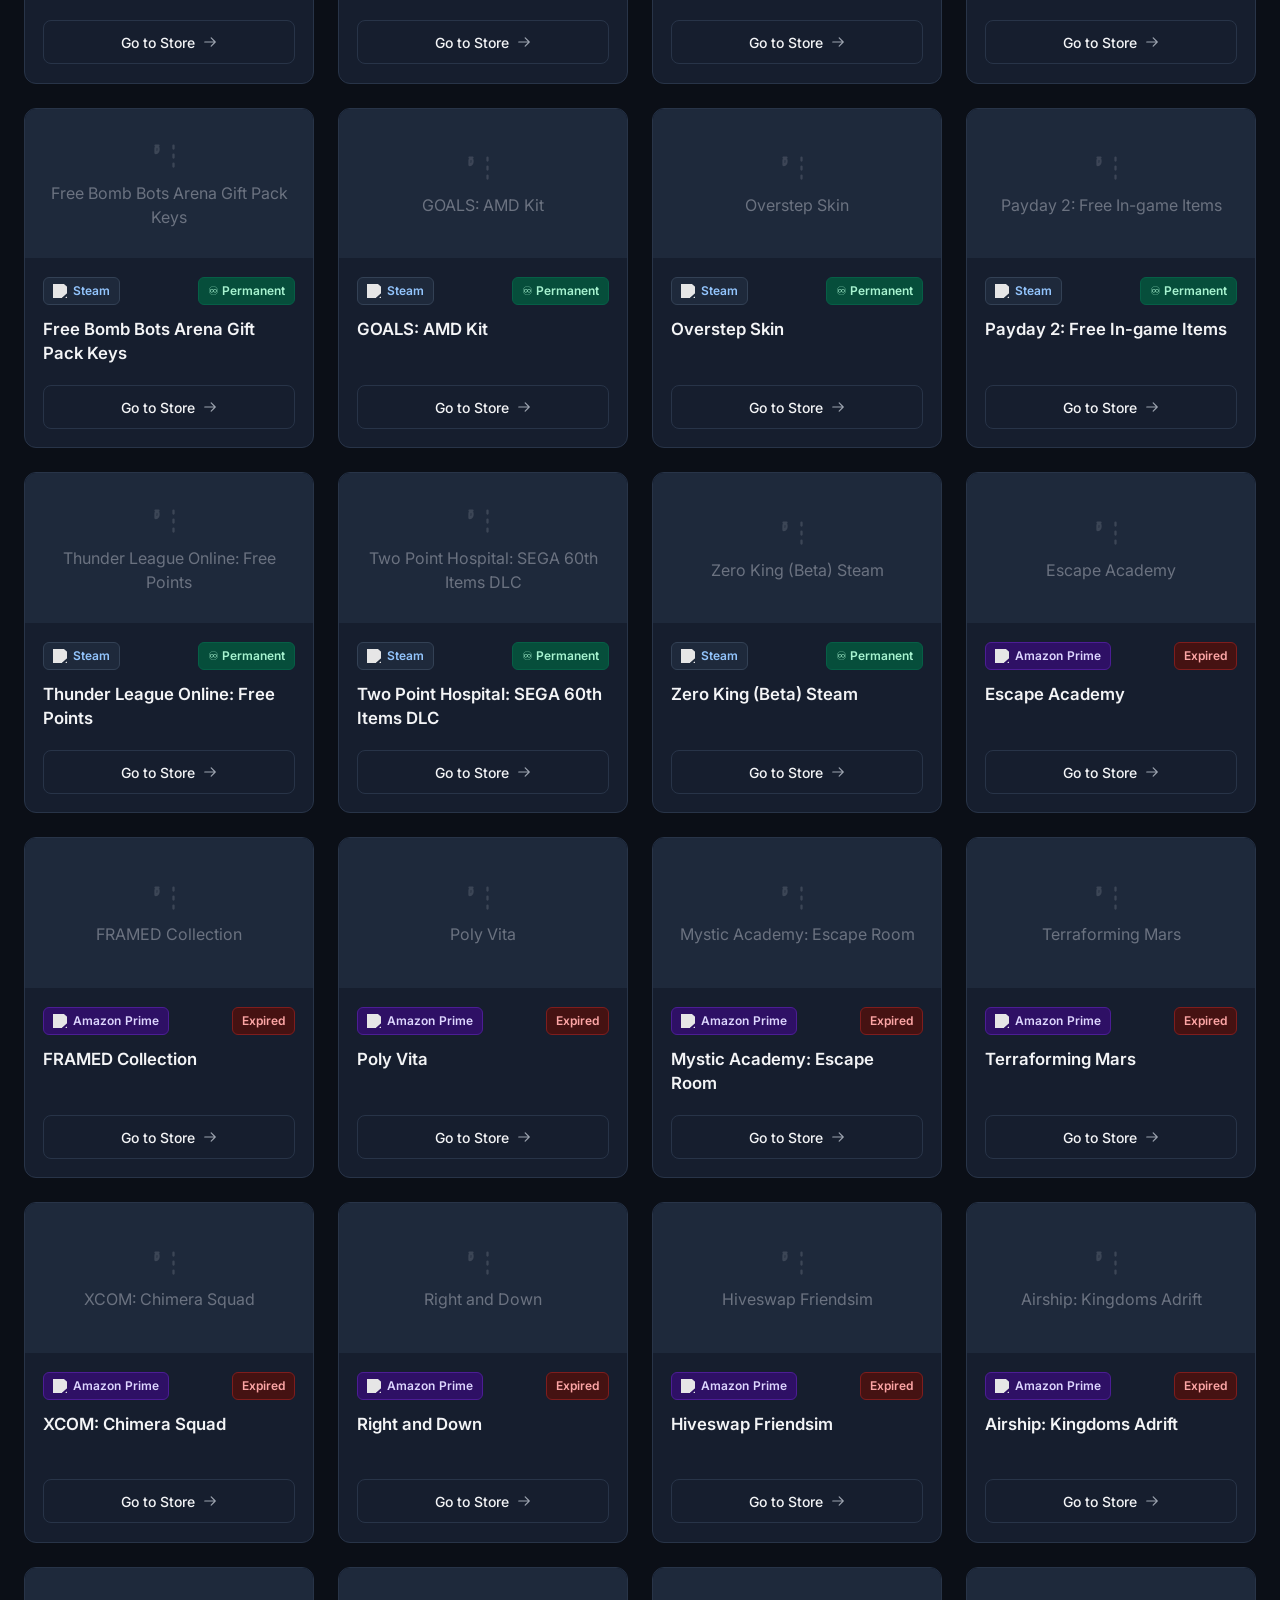
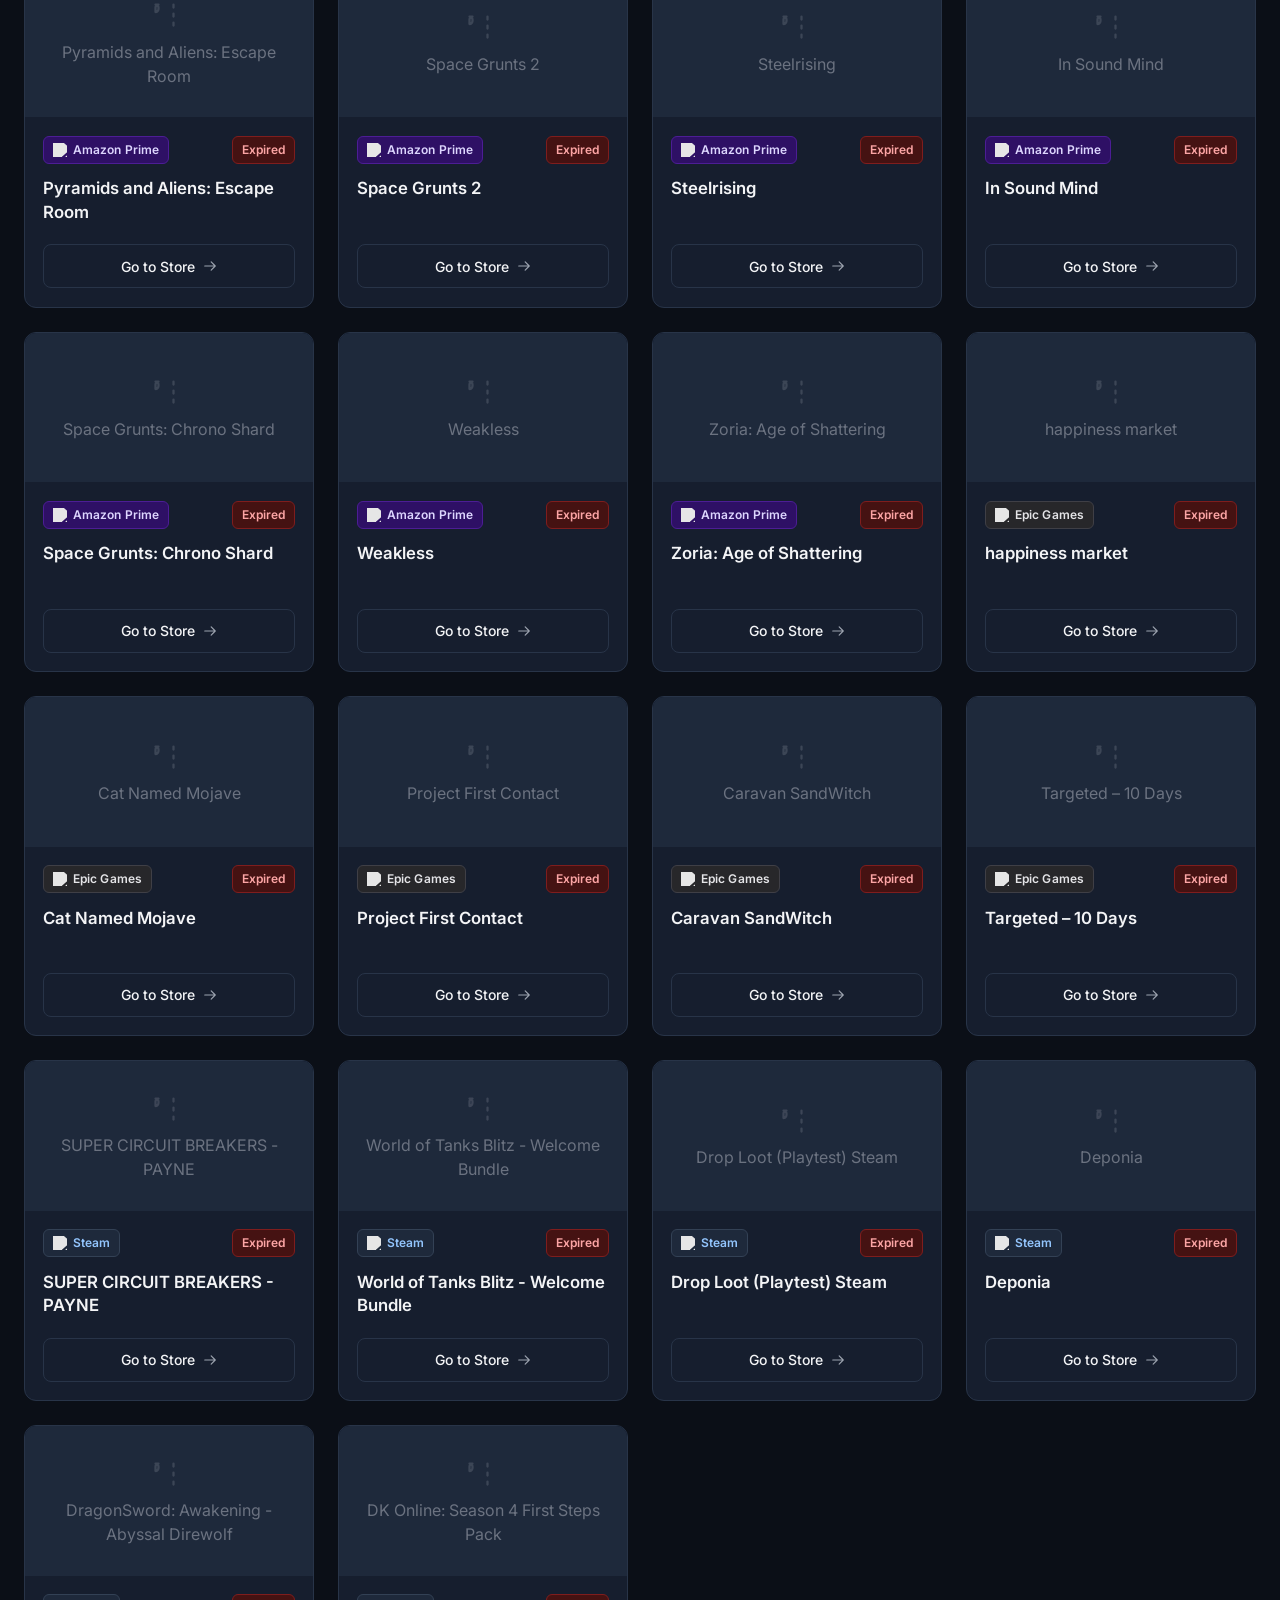
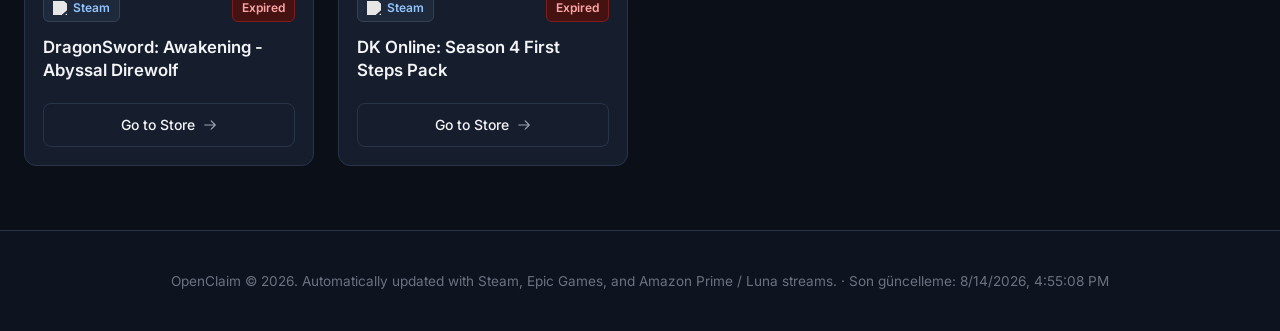
==== commit c53397f6: "feat: add Other platform tab (#4)" ====
--- a/index.html
+++ b/index.html
@@ -131,6 +131,13 @@
                             <img src="https://cdn.jsdelivr.net/npm/simple-icons@v11/icons/amazonluna.svg" alt="Amazon Luna / Prime" class="platform-icon" />
                             <span data-i18n="filter_amazon">Amazon Luna / Prime</span>
                         </button>
+                        <button type="button" class="filter-btn" data-platform="other" role="tab" aria-selected="false">
+                            <svg class="platform-icon" xmlns="http://www.w3.org/2000/svg" viewBox="0 0 24 24" fill="none" stroke="currentColor" stroke-width="2" stroke-linecap="round" stroke-linejoin="round" width="16" height="16">
+                                <rect x="2" y="6" width="20" height="12" rx="4" />
+                                <path d="M6 12h4m-2-2v4m7-2h.01m3 0h.01" />
+                            </svg>
+                            <span data-i18n="filter_other">Diğer</span>
+                        </button>
                     </div>
 
                     <!-- View Toggle (Grid / List Mode) -->
--- a/frontend/css/base.css
+++ b/frontend/css/base.css
@@ -31,6 +31,10 @@
     --platform-amazon-bg: #2e1065;
     --platform-amazon-text: #ddd6fe;
     --platform-amazon-border: #4c1d95;
+
+    --platform-other-bg: #1c2431;
+    --platform-other-text: #cbd5e1;
+    --platform-other-border: #334155;
 
     /* Status Badges */
     --badge-permanent-bg: #064e3b;
--- a/frontend/css/components.css
+++ b/frontend/css/components.css
@@ -139,6 +139,12 @@
     background-color: var(--platform-amazon-bg);
     color: var(--platform-amazon-text);
     border: 1px solid var(--platform-amazon-border);
+}
+
+.platform-badge.other {
+    background-color: var(--platform-other-bg);
+    color: var(--platform-other-text);
+    border: 1px solid var(--platform-other-border);
 }
 
 /* Countdown Badge (Right Side) */
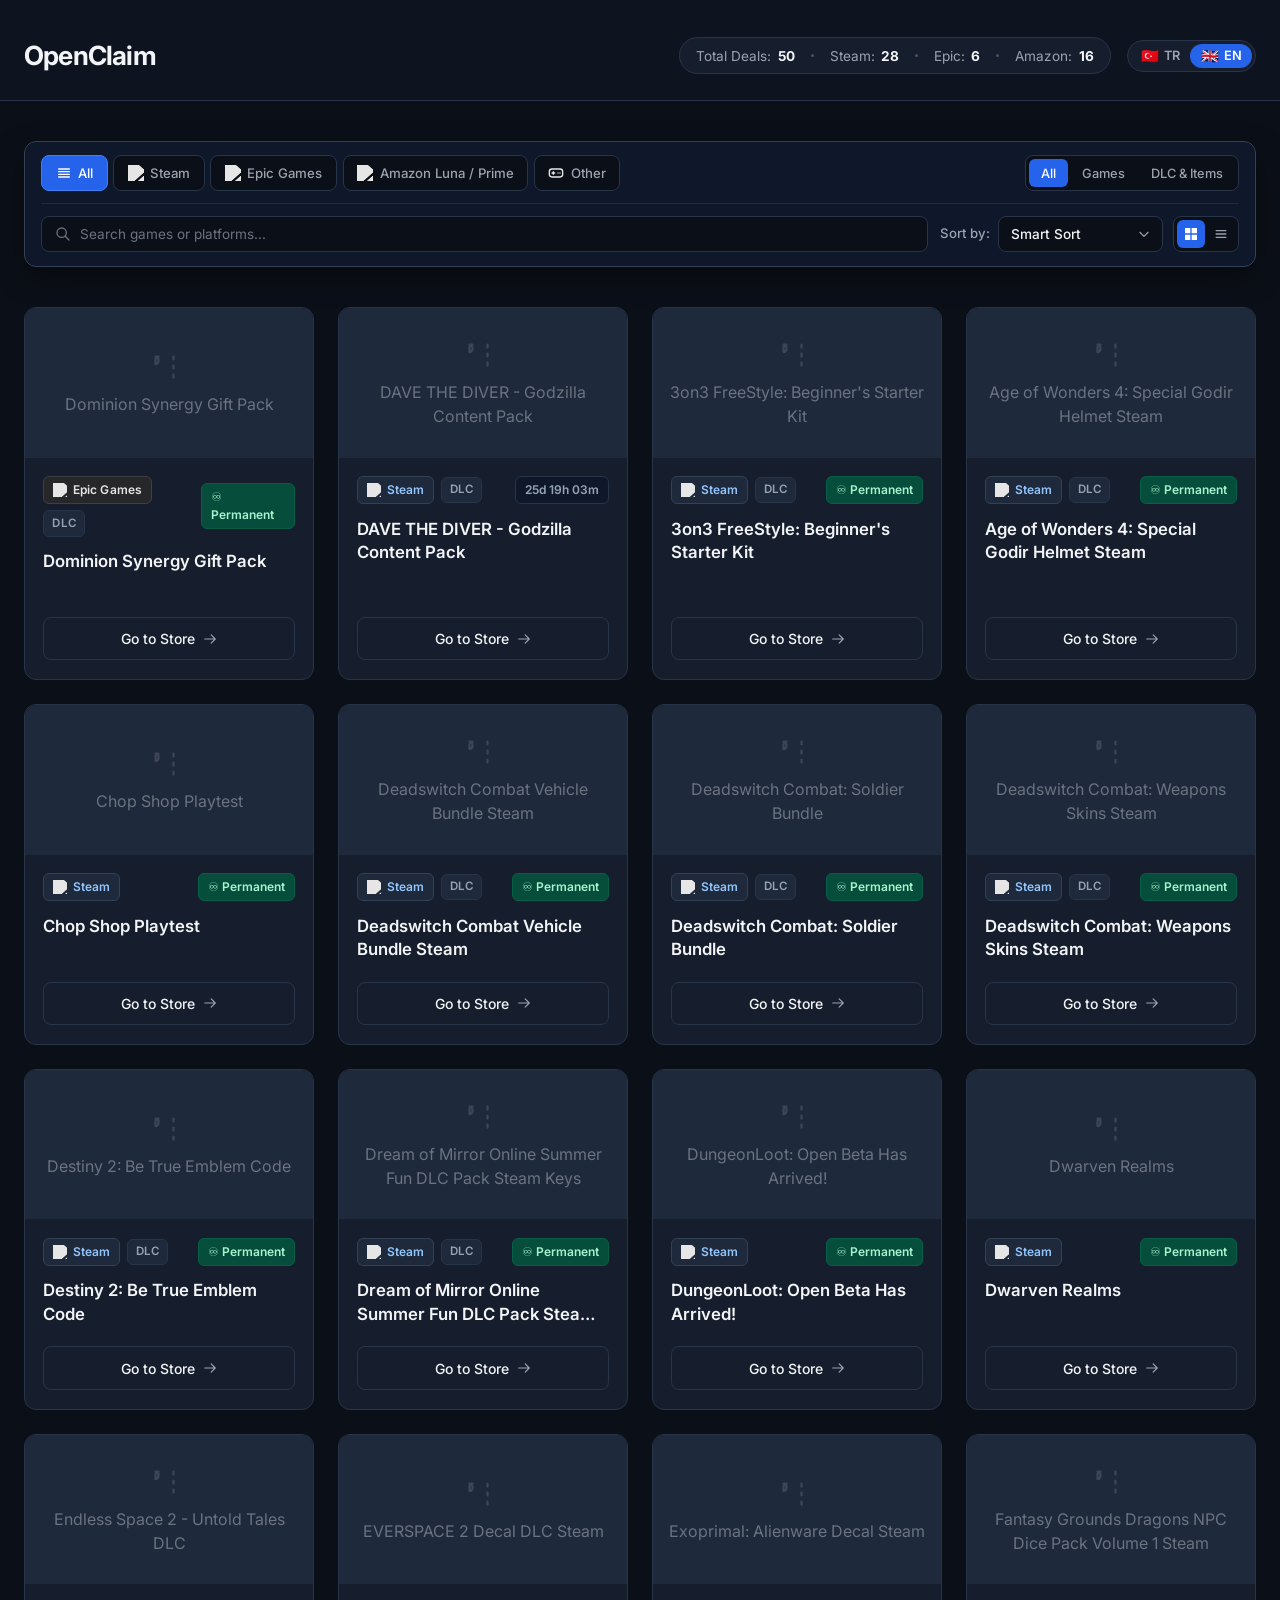
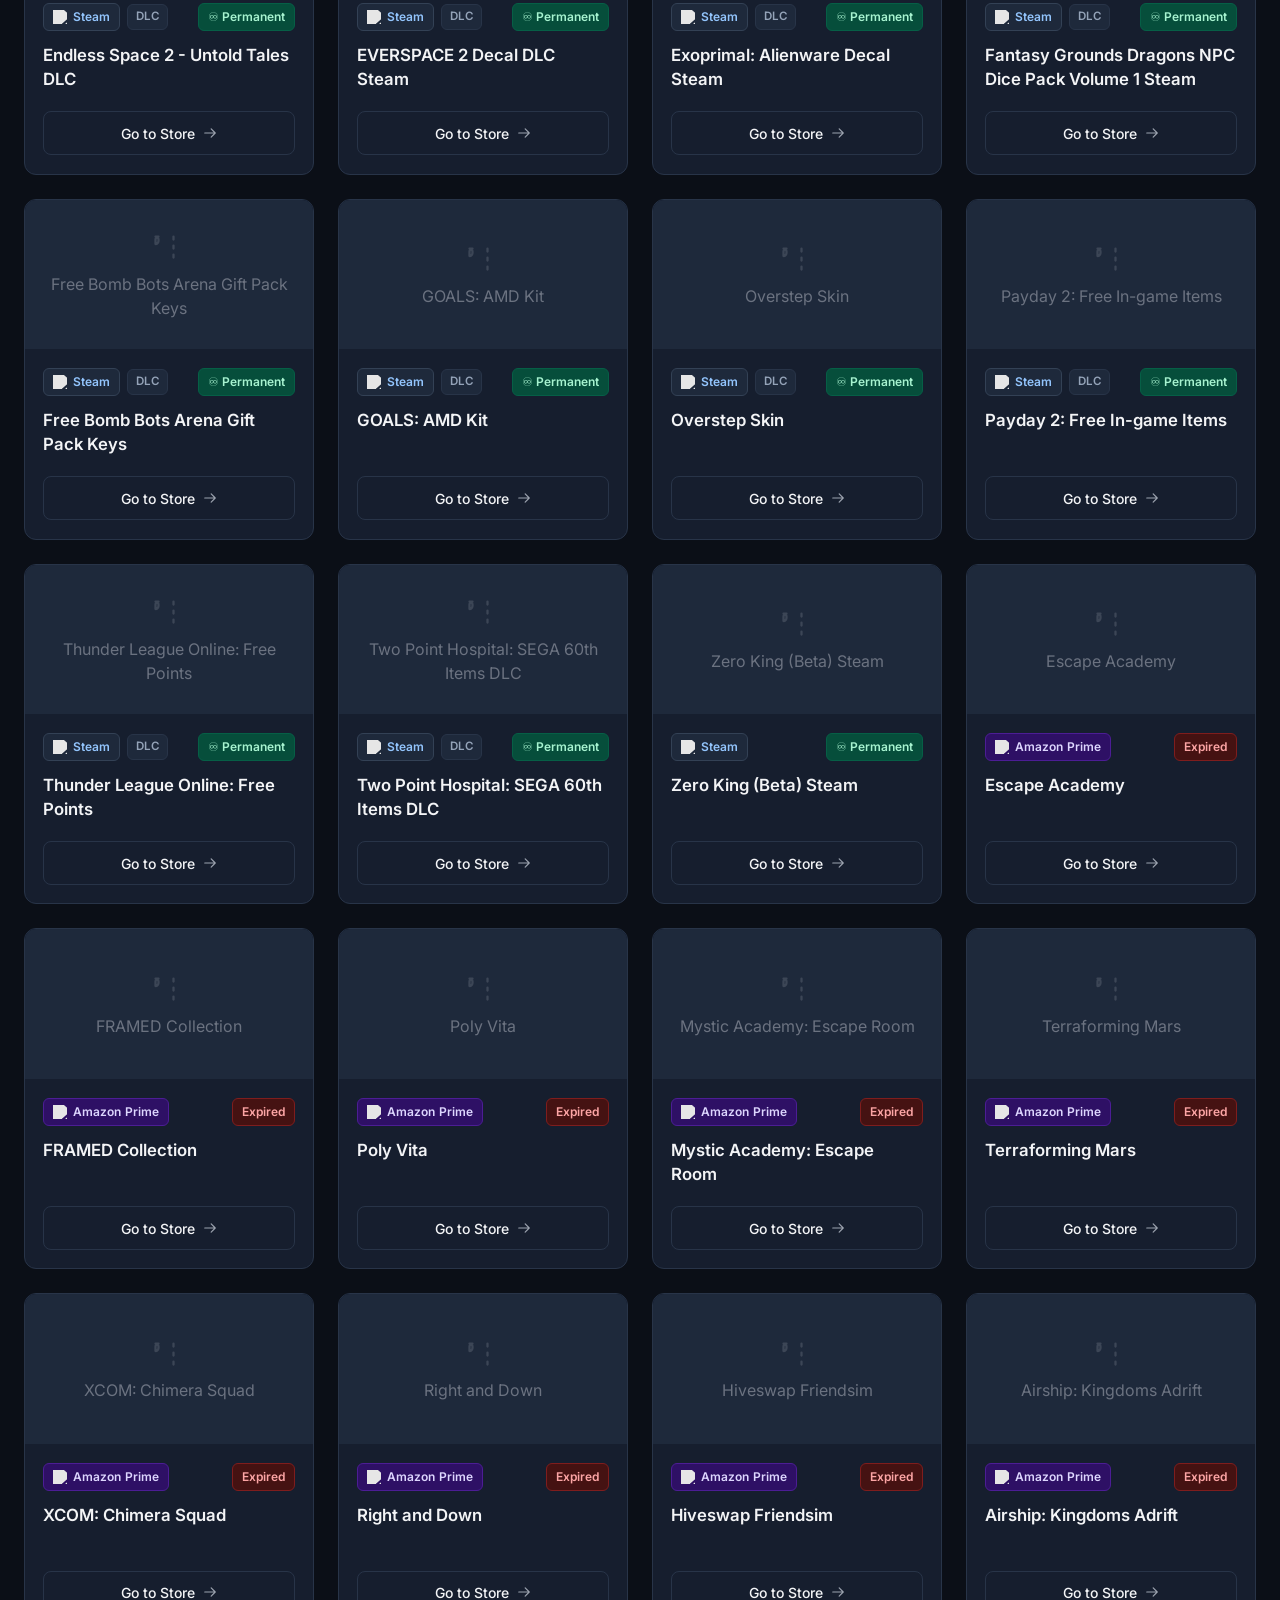
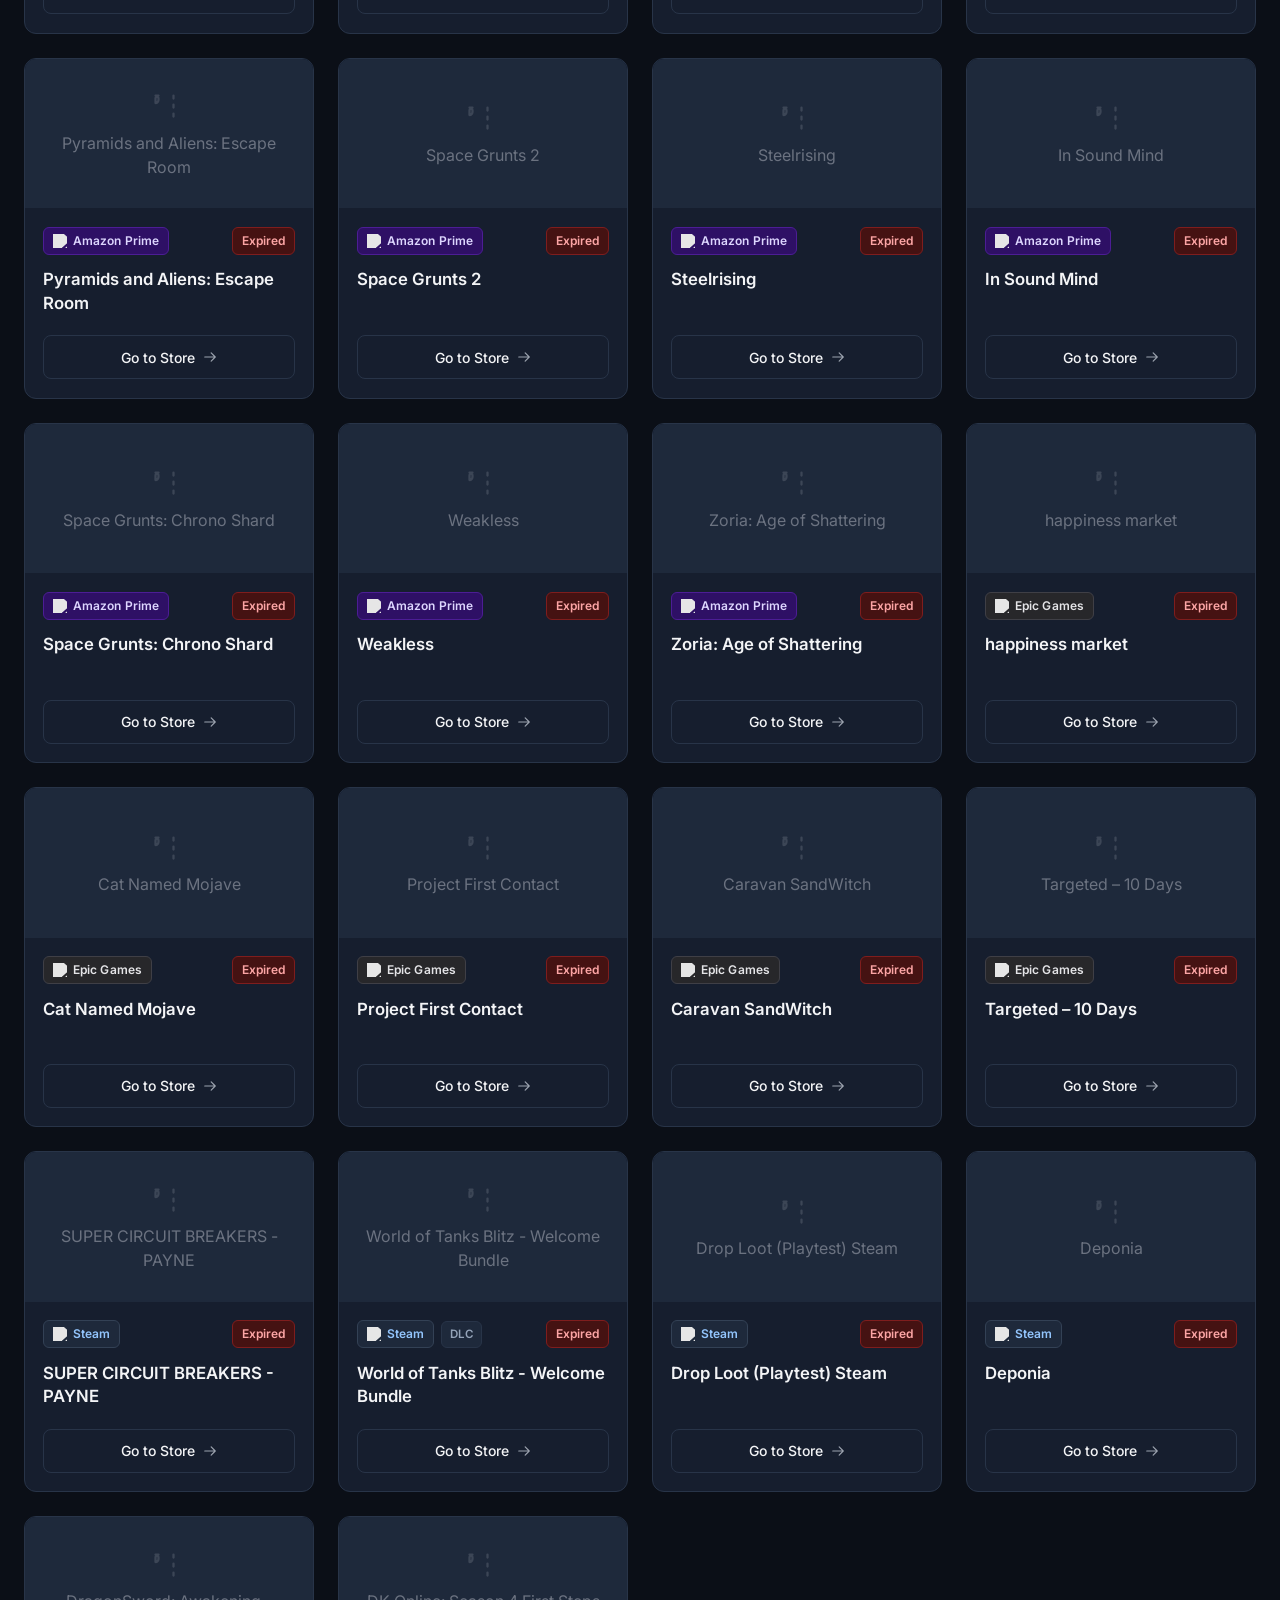
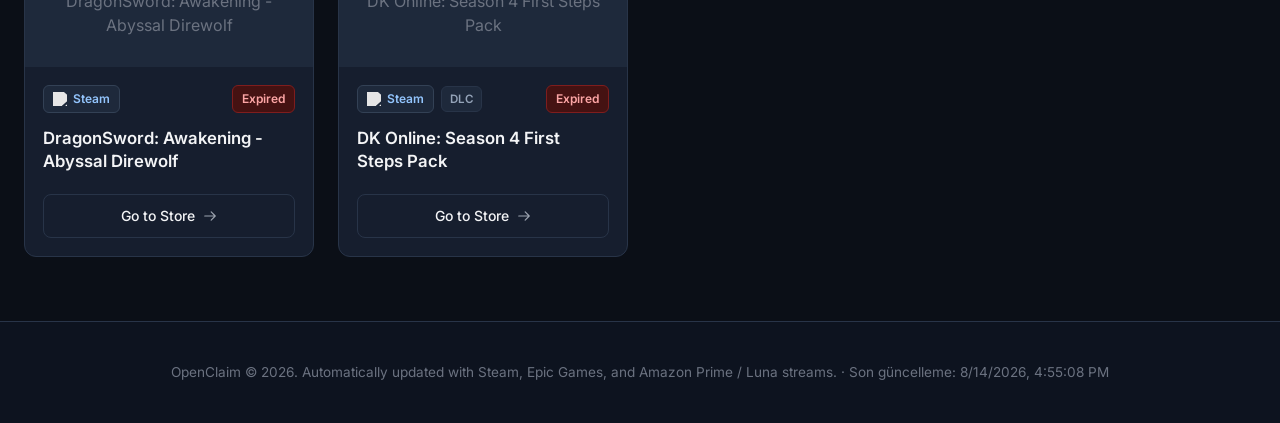
==== commit 1410b67c: "feat: implement content type filtering for games and DLC with persistent storage support" ====
--- a/index.html
+++ b/index.html
@@ -75,43 +75,11 @@
 
     <main class="main-content">
         <div class="container">
-            <!-- Controls Card: Search, Sort, Platform Filters & View Toggle (Sticky Bar) -->
+            <!-- Controls Card: 2-Tier Sticky Bar -->
             <div class="controls-card">
-                <!-- Search Input -->
-                <div class="search-wrapper">
-                    <input 
-                        type="search" 
-                        id="search-input" 
-                        class="search-input" 
-                        placeholder="Oyun adı veya platform ara..." 
-                        data-i18n-placeholder="search_placeholder"
-                        aria-label="Oyun arama"
-                        data-i18n-aria="search_aria"
-                        autocomplete="off"
-                    >
-                    <svg class="search-icon" xmlns="http://www.w3.org/2000/svg" fill="none" viewBox="0 0 24 24" stroke="currentColor">
-                        <path stroke-linecap="round" stroke-linejoin="round" stroke-width="2" d="M21 21l-6-6m2-5a7 7 0 11-14 0 7 7 0 0114 0z" />
-                    </svg>
-                    <button type="button" id="clear-search-btn" class="clear-search-btn" aria-label="Aramayı temizle" data-i18n-aria="clear_search_aria">
-                        <svg xmlns="http://www.w3.org/2000/svg" width="16" height="16" fill="none" viewBox="0 0 24 24" stroke="currentColor">
-                            <path stroke-linecap="round" stroke-linejoin="round" stroke-width="2" d="M6 18L18 6M6 6l12 12" />
-                        </svg>
-                    </button>
-                </div>
-
-                <!-- Sort Select Dropdown -->
-                <div class="sort-wrapper">
-                    <label for="sort-select" class="sort-label" data-i18n="sort_label">Sıralama:</label>
-                    <select id="sort-select" class="sort-select" aria-label="Oyun sıralama" data-i18n-aria="sort_label">
-                        <option value="smart" data-i18n="sort_smart">Akıllı Sıralama</option>
-                        <option value="alphabetical" data-i18n="sort_alphabetical">Alfabetik (A-Z)</option>
-                        <option value="expiring" data-i18n="sort_expiring">Bitiş Süresine Göre</option>
-                    </select>
-                </div>
-
-                <!-- Right Group: Platform Filters & View Mode Toggle -->
-                <div class="controls-right-group">
-                    <!-- Platform Filters -->
+                <!-- Top Row: Primary Categorical Filters (Platform Tabs + Content Filter) -->
+                <div class="controls-row primary-filters">
+                    <!-- Platform Filter Tabs -->
                     <div class="filter-tabs" id="filter-tabs" role="tablist" aria-label="Platform Filtresi">
                         <button type="button" class="filter-btn active" data-platform="all" role="tab" aria-selected="true">
                             <svg xmlns="http://www.w3.org/2000/svg" fill="none" viewBox="0 0 24 24" stroke="currentColor" width="16" height="16">
@@ -140,18 +108,63 @@
                         </button>
                     </div>
 
-                    <!-- View Toggle (Grid / List Mode) -->
-                    <div class="view-toggle" id="view-toggle" role="group" aria-label="Görünüm Seçimi">
-                        <button type="button" class="view-btn active" data-view="grid" aria-label="Kart Görünümü" data-i18n-aria="grid_view_aria" aria-pressed="true">
-                            <svg xmlns="http://www.w3.org/2000/svg" width="16" height="16" fill="currentColor" viewBox="0 0 24 24">
-                                <path d="M3 3h8v8H3V3zm10 0h8v8h-8V3zM3 13h8v8H3v-8zm10 0h8v8h-8v-8z"/>
+                    <!-- Content Type Filter (All / Games / DLC) -->
+                    <div class="content-filter" id="content-filter" role="group" aria-label="İçerik türü filtresi" data-i18n-aria="content_filter_aria">
+                        <button type="button" class="content-btn active" data-content-filter="all" aria-pressed="true" data-i18n="content_all">Tümü</button>
+                        <button type="button" class="content-btn" data-content-filter="games" aria-pressed="false" data-i18n="content_games">Oyunlar</button>
+                        <button type="button" class="content-btn" data-content-filter="dlc" aria-pressed="false" data-i18n="content_dlc">DLC &amp; Eşyalar</button>
+                    </div>
+                </div>
+
+                <!-- Bottom Row: Utility Bar (Search + Sort + View Toggle) -->
+                <div class="controls-row utility-bar">
+                    <!-- Search Input -->
+                    <div class="search-wrapper">
+                        <input 
+                            type="search" 
+                            id="search-input" 
+                            class="search-input" 
+                            placeholder="Oyun adı veya platform ara..." 
+                            data-i18n-placeholder="search_placeholder"
+                            aria-label="Oyun arama"
+                            data-i18n-aria="search_aria"
+                            autocomplete="off"
+                        >
+                        <svg class="search-icon" xmlns="http://www.w3.org/2000/svg" fill="none" viewBox="0 0 24 24" stroke="currentColor">
+                            <path stroke-linecap="round" stroke-linejoin="round" stroke-width="2" d="M21 21l-6-6m2-5a7 7 0 11-14 0 7 7 0 0114 0z" />
+                        </svg>
+                        <button type="button" id="clear-search-btn" class="clear-search-btn" aria-label="Aramayı temizle" data-i18n-aria="clear_search_aria">
+                            <svg xmlns="http://www.w3.org/2000/svg" width="16" height="16" fill="none" viewBox="0 0 24 24" stroke="currentColor">
+                                <path stroke-linecap="round" stroke-linejoin="round" stroke-width="2" d="M6 18L18 6M6 6l12 12" />
                             </svg>
                         </button>
-                        <button type="button" class="view-btn" data-view="list" aria-label="Liste Görünümü" data-i18n-aria="list_view_aria" aria-pressed="false">
-                            <svg xmlns="http://www.w3.org/2000/svg" width="16" height="16" fill="currentColor" viewBox="0 0 24 24">
-                                <path d="M4 6h16v2H4V6zm0 5h16v2H4v-2zm0 5h16v2H4v-2z"/>
-                            </svg>
-                        </button>
+                    </div>
+
+                    <!-- Right Utility Actions: Sort + View Mode Toggle -->
+                    <div class="utility-actions">
+                        <!-- Sort Select Dropdown -->
+                        <div class="sort-wrapper">
+                            <label for="sort-select" class="sort-label" data-i18n="sort_label">Sıralama:</label>
+                            <select id="sort-select" class="sort-select" aria-label="Oyun sıralama" data-i18n-aria="sort_label">
+                                <option value="smart" data-i18n="sort_smart">Akıllı Sıralama</option>
+                                <option value="alphabetical" data-i18n="sort_alphabetical">Alfabetik (A-Z)</option>
+                                <option value="expiring" data-i18n="sort_expiring">Bitiş Süresine Göre</option>
+                            </select>
+                        </div>
+
+                        <!-- View Toggle (Grid / List Mode) -->
+                        <div class="view-toggle" id="view-toggle" role="group" aria-label="Görünüm Seçimi">
+                            <button type="button" class="view-btn active" data-view="grid" aria-label="Kart Görünümü" data-i18n-aria="grid_view_aria" aria-pressed="true">
+                                <svg xmlns="http://www.w3.org/2000/svg" width="16" height="16" fill="currentColor" viewBox="0 0 24 24">
+                                    <path d="M3 3h8v8H3V3zm10 0h8v8h-8V3zM3 13h8v8H3v-8zm10 0h8v8h-8v-8z"/>
+                                </svg>
+                            </button>
+                            <button type="button" class="view-btn" data-view="list" aria-label="Liste Görünümü" data-i18n-aria="list_view_aria" aria-pressed="false">
+                                <svg xmlns="http://www.w3.org/2000/svg" width="16" height="16" fill="currentColor" viewBox="0 0 24 24">
+                                    <path d="M4 6h16v2H4V6zm0 5h16v2H4v-2zm0 5h16v2H4v-2z"/>
+                                </svg>
+                            </button>
+                        </div>
                     </div>
                 </div>
             </div>
--- a/frontend/css/base.css
+++ b/frontend/css/base.css
@@ -207,44 +207,137 @@
     opacity: 0.6;
 }
 
-/* Controls Card - Sticky Filter Bar */
+/* Controls Card - 2-Tier Sticky Filter Bar */
 .controls-card {
     position: sticky;
     top: 1rem;
     z-index: 100;
     background: var(--bg-controls);
-    backdrop-filter: blur(8px);
-    -webkit-backdrop-filter: blur(8px);
+    backdrop-filter: blur(12px);
+    -webkit-backdrop-filter: blur(12px);
     border: 1px solid var(--border-sticky);
     border-radius: var(--radius-lg);
-    padding: 0.85rem 1.15rem;
+    padding: 0.85rem 1rem;
     margin-bottom: 2.5rem;
     display: flex;
     flex-direction: column;
-    gap: 0.85rem;
-    box-shadow: 0 10px 25px -5px rgba(0, 0, 0, 0.5);
-}
-
-@media (min-width: 992px) {
-    .controls-card {
-        flex-direction: row;
-        align-items: center;
-        justify-content: space-between;
-    }
-}
-
-/* Search Input */
+    gap: 0.75rem;
+    box-shadow: 0 10px 30px -5px rgba(0, 0, 0, 0.5);
+}
+
+/* Individual Rows */
+.controls-row {
+    display: flex;
+    align-items: center;
+    justify-content: space-between;
+    gap: 0.75rem;
+    width: 100%;
+}
+
+.controls-row.primary-filters {
+    padding-bottom: 0.75rem;
+    border-bottom: 1px solid rgba(51, 65, 85, 0.5);
+}
+
+.controls-row.utility-bar {
+    display: flex;
+    align-items: center;
+    gap: 0.75rem;
+}
+
+/* Platform Filter Tabs (Left side of Row 1) */
+.filter-tabs {
+    display: flex;
+    align-items: center;
+    gap: 0.35rem;
+    overflow-x: auto;
+    scrollbar-width: none;
+    flex-wrap: nowrap;
+    -webkit-overflow-scrolling: touch;
+}
+
+.filter-tabs::-webkit-scrollbar {
+    display: none;
+}
+
+.filter-btn {
+    display: inline-flex;
+    align-items: center;
+    gap: 0.4rem;
+    padding: 0 0.85rem;
+    height: 36px;
+    background: var(--bg-dark);
+    border: 1px solid var(--border-color);
+    border-radius: var(--radius-md);
+    color: var(--text-secondary);
+    font-family: var(--font-main);
+    font-size: 0.825rem;
+    font-weight: 500;
+    cursor: pointer;
+    white-space: nowrap;
+    transition: var(--transition-fast);
+    user-select: none;
+}
+
+.filter-btn:hover {
+    background: var(--bg-card-hover);
+    color: var(--text-primary);
+    border-color: var(--border-hover);
+}
+
+.filter-btn.active {
+    background: #2563eb;
+    border-color: #3b82f6;
+    color: #ffffff;
+}
+
+/* Content Filter Toggle (Right side of Row 1) */
+.content-filter {
+    display: inline-flex;
+    align-items: center;
+    background: var(--bg-dark);
+    border: 1px solid var(--border-color);
+    padding: 3px;
+    border-radius: var(--radius-md);
+    flex-shrink: 0;
+    gap: 2px;
+    height: 36px;
+}
+
+.content-btn {
+    display: inline-flex;
+    align-items: center;
+    justify-content: center;
+    padding: 0 0.75rem;
+    height: 28px;
+    background: transparent;
+    border: none;
+    outline: none;
+    color: var(--text-secondary);
+    font-family: var(--font-main);
+    font-size: 0.8rem;
+    font-weight: 500;
+    border-radius: var(--radius-sm);
+    cursor: pointer;
+    white-space: nowrap;
+    transition: var(--transition-fast);
+    user-select: none;
+}
+
+.content-btn:hover {
+    color: var(--text-primary);
+}
+
+.content-btn.active {
+    background: #2563eb;
+    color: #ffffff;
+}
+
+/* Search Input (Left side of Row 2) */
 .search-wrapper {
     position: relative;
     flex: 1;
-    min-width: 200px;
-    max-width: 100%;
-}
-
-@media (min-width: 992px) {
-    .search-wrapper {
-        max-width: 280px;
-    }
+    min-width: 180px;
 }
 
 .search-icon {
@@ -260,7 +353,8 @@
 
 .search-input {
     width: 100%;
-    padding: 0.55rem 0.85rem 0.55rem 2.4rem;
+    height: 36px;
+    padding: 0 0.85rem 0 2.4rem;
     background: var(--bg-dark);
     border: 1px solid var(--border-color);
     border-radius: var(--radius-md);
@@ -300,6 +394,14 @@
     color: var(--text-primary);
 }
 
+/* Right Utility Actions: Sort + View Mode (Right side of Row 2) */
+.utility-actions {
+    display: flex;
+    align-items: center;
+    gap: 0.65rem;
+    flex-shrink: 0;
+}
+
 /* Sort Dropdown */
 .sort-wrapper {
     display: flex;
@@ -315,6 +417,7 @@
 }
 
 .sort-select {
+    height: 36px;
     background: var(--bg-dark);
     border: 1px solid var(--border-color);
     border-radius: var(--radius-md);
@@ -322,7 +425,7 @@
     font-family: var(--font-main);
     font-size: 0.85rem;
     font-weight: 500;
-    padding: 0.55rem 2rem 0.55rem 0.75rem;
+    padding: 0 2rem 0 0.75rem;
     outline: none;
     cursor: pointer;
     transition: var(--transition-fast);
@@ -340,56 +443,6 @@
     background-color: #0f172a;
 }
 
-/* Right Group: Platform Tabs + View Toggle */
-.controls-right-group {
-    display: flex;
-    align-items: center;
-    gap: 0.65rem;
-    flex-wrap: wrap;
-}
-
-/* Platform Filter Tabs */
-.filter-tabs {
-    display: flex;
-    align-items: center;
-    gap: 0.35rem;
-    overflow-x: auto;
-    scrollbar-width: none;
-}
-
-.filter-tabs::-webkit-scrollbar {
-    display: none;
-}
-
-.filter-btn {
-    display: inline-flex;
-    align-items: center;
-    gap: 0.4rem;
-    padding: 0.5rem 0.85rem;
-    background: var(--bg-dark);
-    border: 1px solid var(--border-color);
-    border-radius: var(--radius-md);
-    color: var(--text-secondary);
-    font-family: var(--font-main);
-    font-size: 0.85rem;
-    font-weight: 500;
-    cursor: pointer;
-    white-space: nowrap;
-    transition: var(--transition-fast);
-}
-
-.filter-btn:hover {
-    background: var(--bg-card-hover);
-    color: var(--text-primary);
-    border-color: var(--border-hover);
-}
-
-.filter-btn.active {
-    background: #2563eb;
-    border-color: #3b82f6;
-    color: #ffffff;
-}
-
 /* View Toggle (Grid / List Mode) */
 .view-toggle {
     display: inline-flex;
@@ -399,14 +452,16 @@
     padding: 3px;
     border-radius: var(--radius-md);
     flex-shrink: 0;
+    height: 36px;
+    gap: 2px;
 }
 
 .view-btn {
     display: inline-flex;
     align-items: center;
     justify-content: center;
-    width: 30px;
-    height: 30px;
+    width: 28px;
+    height: 28px;
     background: transparent;
     border: none;
     outline: none;
@@ -445,6 +500,12 @@
 }
 
 /* Base Responsive adjustments */
+@media (max-width: 860px) {
+    .controls-row.primary-filters {
+        flex-wrap: wrap;
+    }
+}
+
 @media (max-width: 640px) {
     .brand-container {
         flex-direction: column;
@@ -464,16 +525,55 @@
         font-size: 0.78rem;
     }
 
+    .controls-card {
+        padding: 0.75rem;
+        gap: 0.65rem;
+    }
+
+    .controls-row.primary-filters {
+        flex-direction: column;
+        align-items: stretch;
+        gap: 0.6rem;
+        padding-bottom: 0.6rem;
+    }
+
+    .filter-tabs {
+        width: 100%;
+        padding-bottom: 2px;
+    }
+
+    .content-filter {
+        width: 100%;
+        justify-content: space-between;
+    }
+
+    .content-btn {
+        flex: 1;
+        text-align: center;
+    }
+
+    .controls-row.utility-bar {
+        flex-direction: column;
+        align-items: stretch;
+        gap: 0.6rem;
+    }
+
+    .search-wrapper {
+        width: 100%;
+    }
+
+    .utility-actions {
+        width: 100%;
+        justify-content: space-between;
+        gap: 0.5rem;
+    }
+
     .sort-wrapper {
-        width: 100%;
+        flex: 1;
     }
 
     .sort-select {
         flex: 1;
-    }
-
-    .controls-right-group {
         width: 100%;
-        justify-content: space-between;
     }
 }
--- a/frontend/css/components.css
+++ b/frontend/css/components.css
@@ -27,6 +27,7 @@
 
 /* Game Card Structure */
 .game-card {
+    position: relative;
     background: var(--bg-card);
     border: 1px solid var(--border-color);
     border-radius: var(--radius-lg);
@@ -104,6 +105,29 @@
     justify-content: space-between;
     gap: 0.5rem;
     margin-bottom: 0.85rem;
+}
+
+/* Left Group for Platform & Type Badges */
+.card-meta-left {
+    display: inline-flex;
+    align-items: center;
+    gap: 0.4rem;
+    flex-wrap: wrap;
+}
+
+/* Neutral DLC Chip Badge */
+.dlc-badge {
+    display: inline-flex;
+    align-items: center;
+    padding: 0.22rem 0.5rem;
+    border-radius: var(--radius-sm);
+    font-size: 0.72rem;
+    font-weight: 600;
+    background: #1e293b;
+    color: #94a3b8;
+    border: 1px solid var(--border-color);
+    letter-spacing: 0.02em;
+    text-transform: uppercase;
 }
 
 /* Platform Badges - Matte Pastel */
@@ -217,6 +241,12 @@
     text-decoration: none;
     cursor: pointer;
     transition: var(--transition-fast);
+}
+
+.claim-btn::after {
+    content: '';
+    position: absolute;
+    inset: 0;
 }
 
 .claim-btn svg {
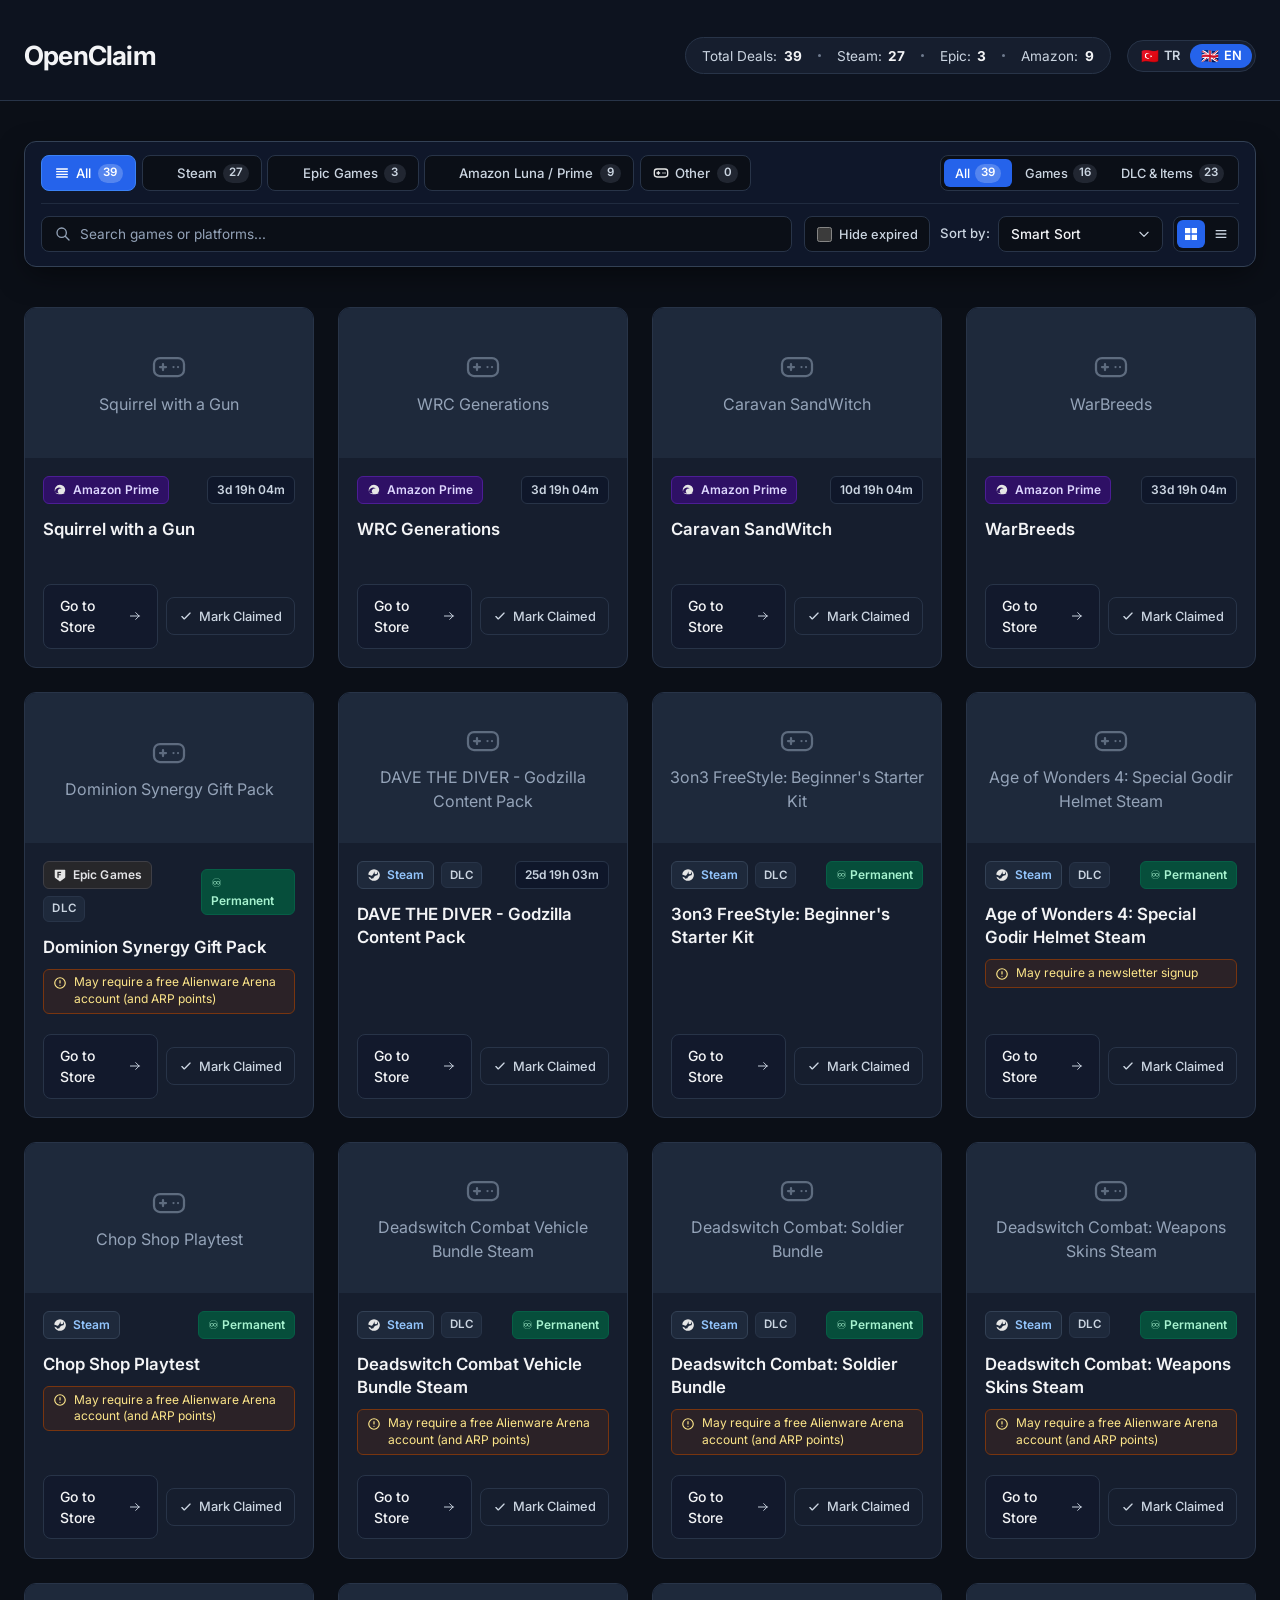
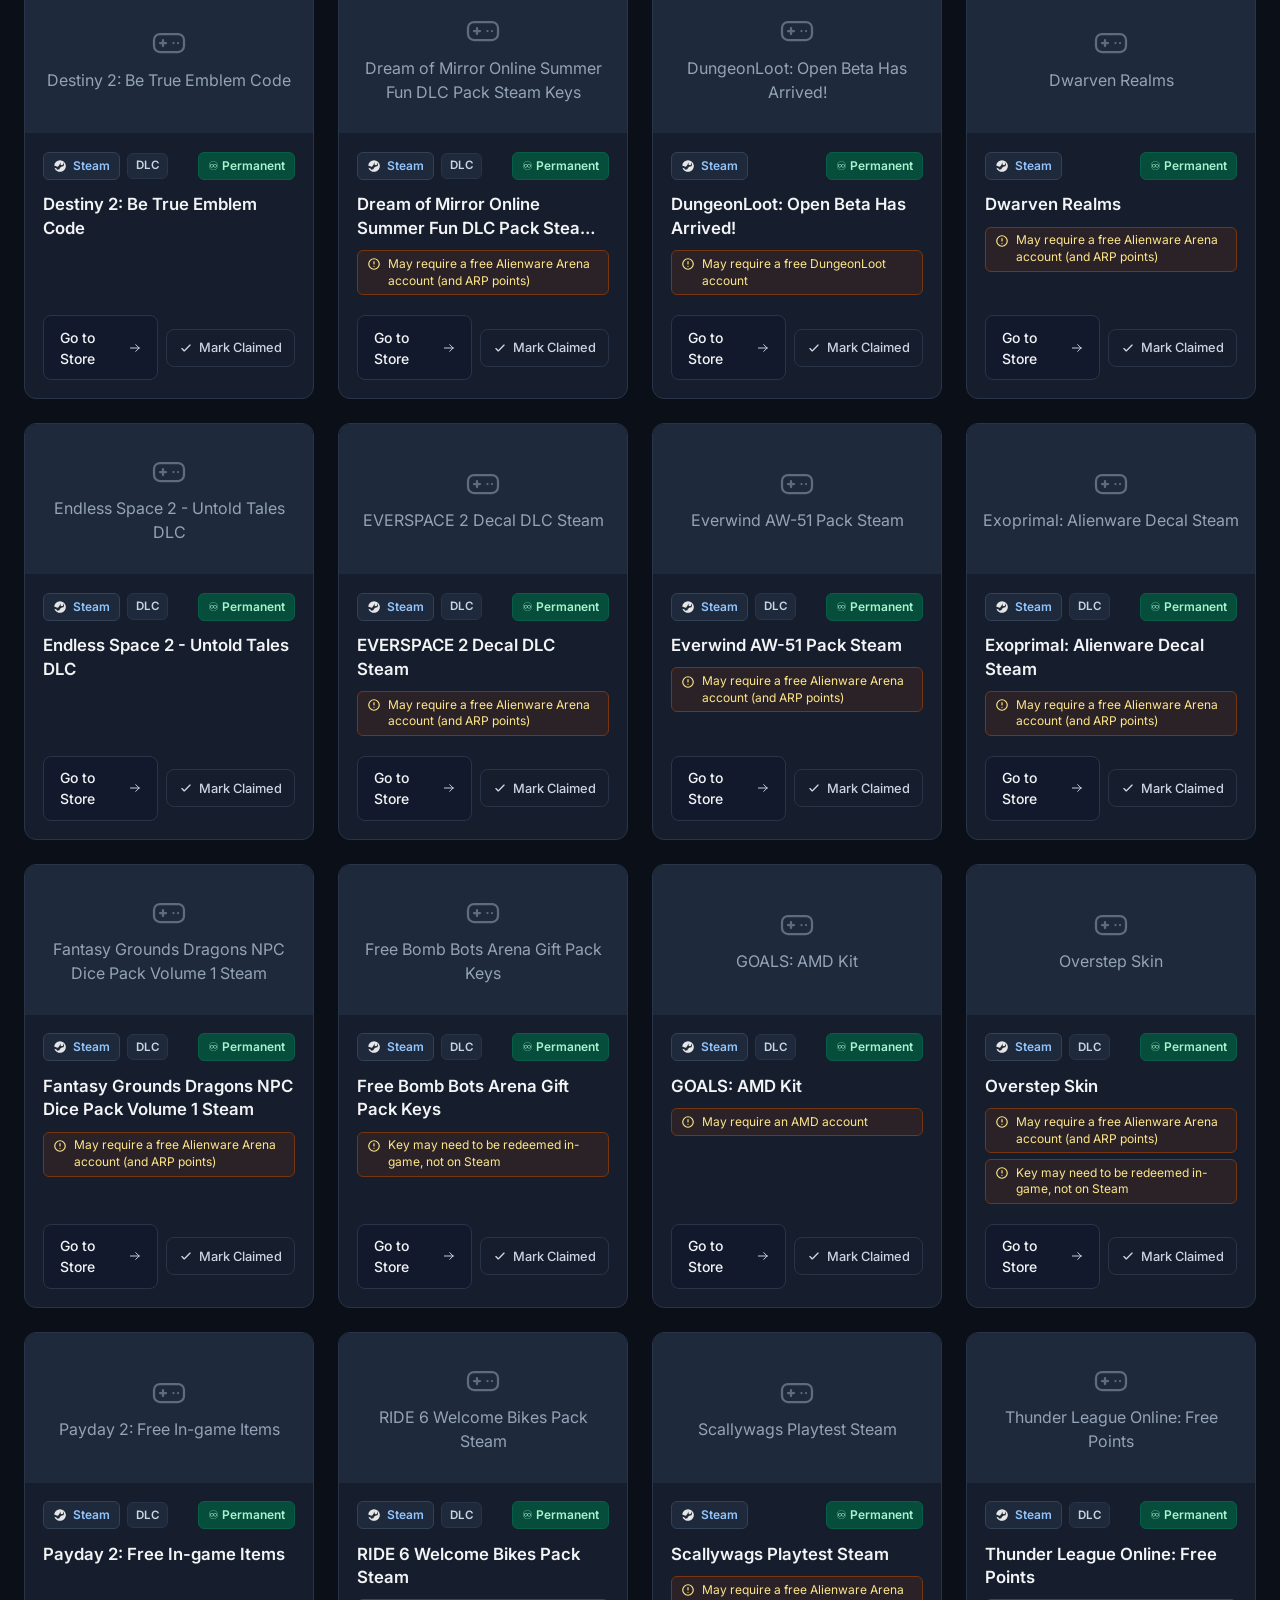
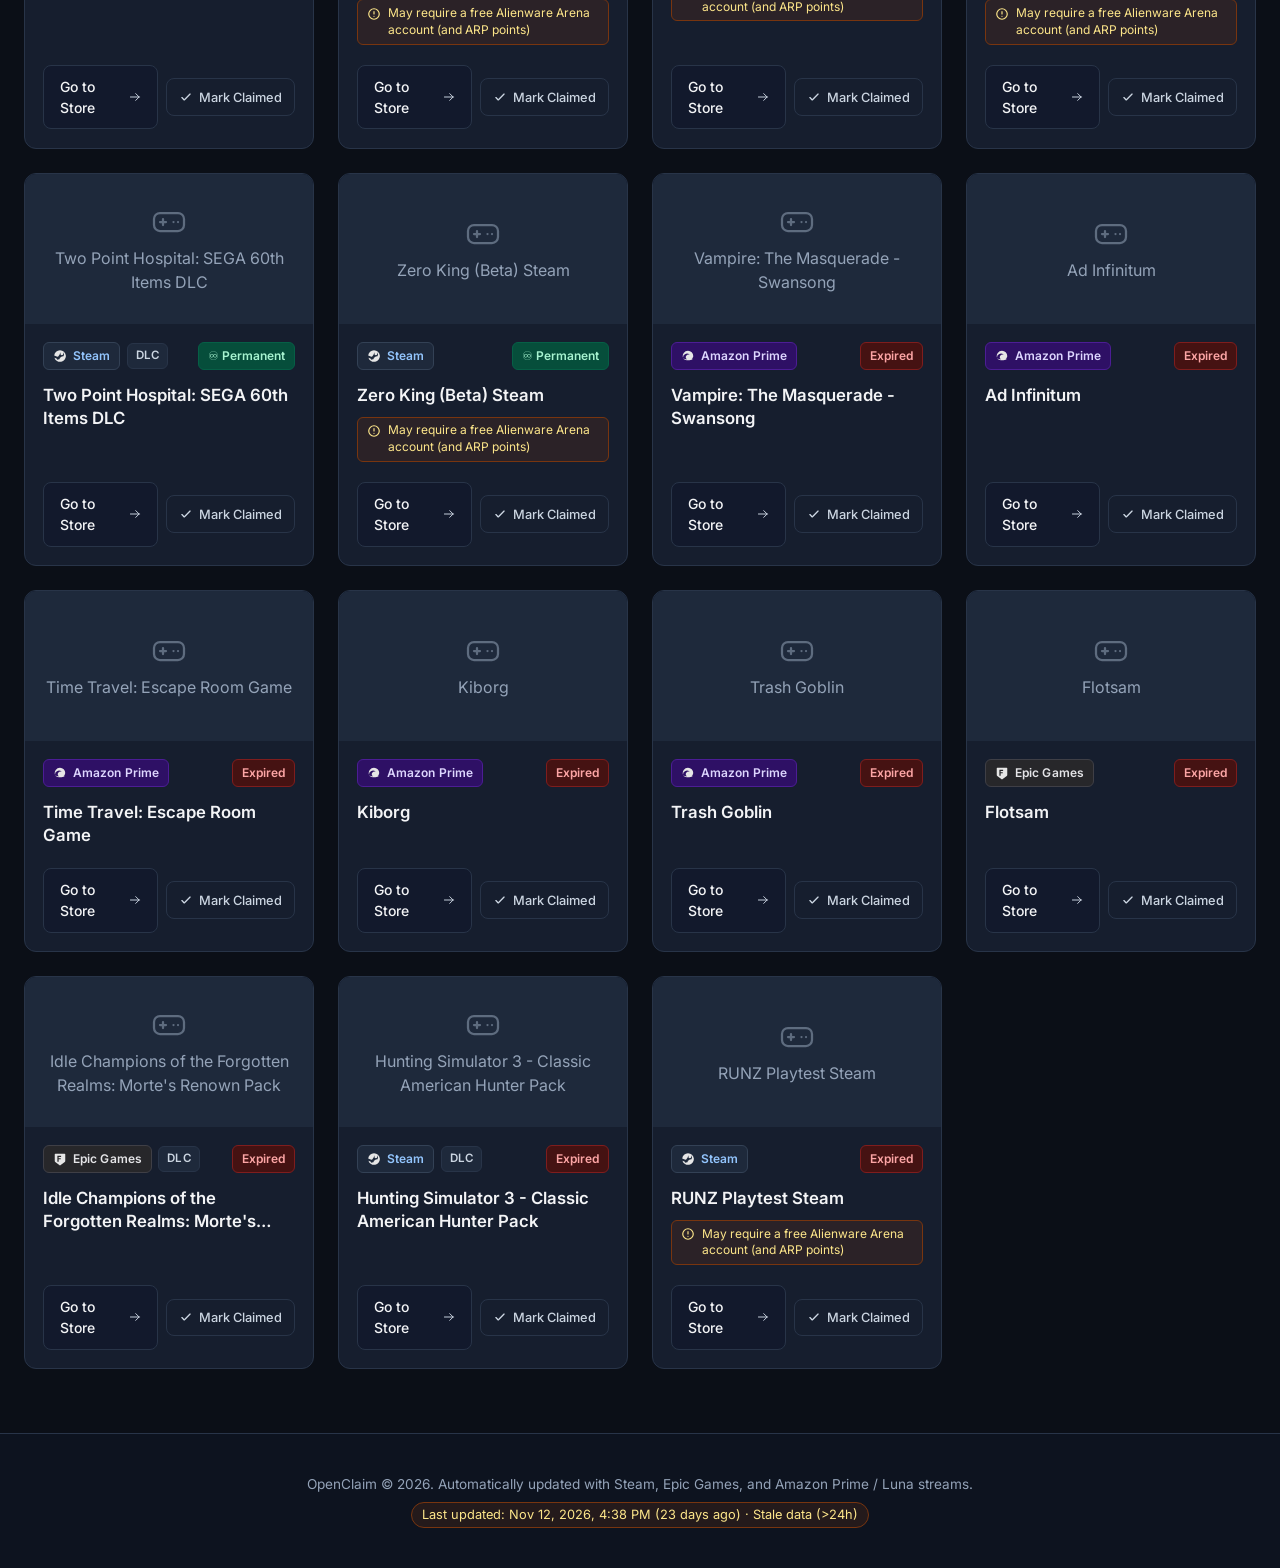
==== commit e16c347b: "feat(frontend): fix state/a11y/security bugs, optimize DOM & timers, add UX features and unit tests" ====
--- a/index.html
+++ b/index.html
@@ -3,14 +3,16 @@
 <head>
     <meta charset="UTF-8">
     <meta name="viewport" content="width=device-width, initial-scale=1.0">
+    <meta name="theme-color" content="#0b0f17">
     <meta name="description" content="OpenClaim - Steam, Epic Games ve Amazon Prime / Luna platformlarındaki ücretsiz oyunları anlık takip edin.">
     <title>OpenClaim | Anlık Ücretsiz Oyun Takibi</title>
-    
+    <link rel="canonical" href="https://seqat.github.io/OpenClaim/">
+
     <!-- Google Fonts: Inter -->
     <link rel="preconnect" href="https://fonts.googleapis.com">
     <link rel="preconnect" href="https://fonts.gstatic.com" crossorigin>
     <link href="https://fonts.googleapis.com/css2?family=Inter:wght@400;500;600;700&display=swap" rel="stylesheet">
-    
+
     <!-- Favicon -->
     <link rel="icon" type="image/svg+xml" href="data:image/svg+xml,%3Csvg xmlns='http://www.w3.org/2000/svg' viewBox='0 0 100 100'%3E%3Crect width='100' height='100' rx='20' fill='%23161e2e'/%3E%3Ctext x='50%25' y='65%25' font-size='50' font-weight='bold' font-family='sans-serif' fill='%232563eb' text-anchor='middle'%3EOC%3C/text%3E%3C/svg%3E">
 
@@ -36,7 +38,7 @@
         <div class="container">
             <div class="brand-container">
                 <!-- Clean Text Logo -->
-                <a href="#" class="logo" aria-label="OpenClaim Ana Sayfa">
+                <a href="#" class="logo" aria-label="OpenClaim Ana Sayfa" data-i18n-aria="header_home_aria">
                     <span class="logo-text">OpenClaim</span>
                 </a>
 
@@ -46,17 +48,17 @@
                             <span data-i18n="stat_total">Toplam Fırsat:</span>
                             <span class="stat-value" id="total-count">0</span>
                         </div>
-                        <span class="stat-divider"></span>
+                        <span class="stat-divider" aria-hidden="true"></span>
                         <div class="stat-item">
                             <span data-i18n="stat_steam">Steam:</span>
                             <span class="stat-value" id="steam-count">0</span>
                         </div>
-                        <span class="stat-divider"></span>
+                        <span class="stat-divider" aria-hidden="true"></span>
                         <div class="stat-item">
                             <span data-i18n="stat_epic">Epic:</span>
                             <span class="stat-value" id="epic-count">0</span>
                         </div>
-                        <span class="stat-divider"></span>
+                        <span class="stat-divider" aria-hidden="true"></span>
                         <div class="stat-item">
                             <span data-i18n="stat_amazon">Amazon:</span>
                             <span class="stat-value" id="amazon-count">0</span>
@@ -64,9 +66,9 @@
                     </div>
 
                     <!-- Language Toggle (TR / EN) -->
-                    <div class="lang-toggle" id="lang-toggle" role="group" aria-label="Dil Seçimi / Language Switcher">
-                        <button type="button" class="lang-opt active" data-lang-btn="TR" aria-label="Türkçe"><span class="lang-flag">🇹🇷</span> TR</button>
-                        <button type="button" class="lang-opt" data-lang-btn="EN" aria-label="English"><span class="lang-flag">🇬🇧</span> EN</button>
+                    <div class="lang-toggle" id="lang-toggle" role="group" aria-label="Dil Seçimi" data-i18n-aria="header_lang_aria">
+                        <button type="button" class="lang-opt active" data-lang-btn="TR" aria-label="Türkçe" data-i18n-aria="lang_tr_aria" aria-pressed="true"><span class="lang-flag" aria-hidden="true">🇹🇷</span> TR</button>
+                        <button type="button" class="lang-opt" data-lang-btn="EN" aria-label="İngilizce" data-i18n-aria="lang_en_aria" aria-pressed="false"><span class="lang-flag" aria-hidden="true">🇬🇧</span> EN</button>
                     </div>
                 </div>
             </div>
@@ -75,73 +77,106 @@
 
     <main class="main-content">
         <div class="container">
+            <h1 class="sr-only" data-i18n="doc_title">OpenClaim | Anlık Ücretsiz Oyun Takibi</h1>
+
+            <noscript>
+                <div class="noscript-notice">
+                    OpenClaim requires JavaScript to load and filter free game deals. Please enable JavaScript in your browser.
+                </div>
+            </noscript>
+
             <!-- Controls Card: 2-Tier Sticky Bar -->
             <div class="controls-card">
-                <!-- Top Row: Primary Categorical Filters (Platform Tabs + Content Filter) -->
+                <!-- Top Row: Primary Categorical Filters (Platform Filters + Content Filter) -->
                 <div class="controls-row primary-filters">
-                    <!-- Platform Filter Tabs -->
-                    <div class="filter-tabs" id="filter-tabs" role="tablist" aria-label="Platform Filtresi">
-                        <button type="button" class="filter-btn active" data-platform="all" role="tab" aria-selected="true">
-                            <svg xmlns="http://www.w3.org/2000/svg" fill="none" viewBox="0 0 24 24" stroke="currentColor" width="16" height="16">
+                    <!-- Platform Filter Buttons -->
+                    <div class="filter-tabs" id="filter-tabs" role="group" aria-label="Platform Filtresi" data-i18n-aria="filter_platform_aria">
+                        <button type="button" class="filter-btn active" data-platform="all" aria-pressed="true">
+                            <svg aria-hidden="true" xmlns="http://www.w3.org/2000/svg" fill="none" viewBox="0 0 24 24" stroke="currentColor" width="16" height="16">
                                 <path stroke-linecap="round" stroke-linejoin="round" stroke-width="2" d="M4 6h16M4 10h16M4 14h16M4 18h16" />
                             </svg>
                             <span data-i18n="filter_all">Tümü</span>
-                        </button>
-                        <button type="button" class="filter-btn" data-platform="steam" role="tab" aria-selected="false">
-                            <img src="https://cdn.jsdelivr.net/npm/simple-icons@v11/icons/steam.svg" alt="Steam" class="platform-icon" />
+                            <span class="filter-count" data-count-for="all">0</span>
+                        </button>
+                        <button type="button" class="filter-btn" data-platform="steam" aria-pressed="false">
+                            <img src="https://cdn.jsdelivr.net/npm/simple-icons@v11/icons/steam.svg" alt="" data-platform-icon="steam" class="platform-icon" />
                             <span data-i18n="filter_steam">Steam</span>
-                        </button>
-                        <button type="button" class="filter-btn" data-platform="epic" role="tab" aria-selected="false">
-                            <img src="https://cdn.jsdelivr.net/npm/simple-icons@v11/icons/epicgames.svg" alt="Epic Games" class="platform-icon" />
+                            <span class="filter-count" data-count-for="steam">0</span>
+                        </button>
+                        <button type="button" class="filter-btn" data-platform="epic" aria-pressed="false">
+                            <img src="https://cdn.jsdelivr.net/npm/simple-icons@v11/icons/epicgames.svg" alt="" data-platform-icon="epic" class="platform-icon" />
                             <span data-i18n="filter_epic">Epic Games</span>
-                        </button>
-                        <button type="button" class="filter-btn" data-platform="amazon" role="tab" aria-selected="false">
-                            <img src="https://cdn.jsdelivr.net/npm/simple-icons@v11/icons/amazonluna.svg" alt="Amazon Luna / Prime" class="platform-icon" />
+                            <span class="filter-count" data-count-for="epic">0</span>
+                        </button>
+                        <button type="button" class="filter-btn" data-platform="amazon" aria-pressed="false">
+                            <img src="https://cdn.jsdelivr.net/npm/simple-icons@v11/icons/amazonluna.svg" alt="" data-platform-icon="amazon" class="platform-icon" />
                             <span data-i18n="filter_amazon">Amazon Luna / Prime</span>
-                        </button>
-                        <button type="button" class="filter-btn" data-platform="other" role="tab" aria-selected="false">
-                            <svg class="platform-icon" xmlns="http://www.w3.org/2000/svg" viewBox="0 0 24 24" fill="none" stroke="currentColor" stroke-width="2" stroke-linecap="round" stroke-linejoin="round" width="16" height="16">
+                            <span class="filter-count" data-count-for="amazon">0</span>
+                        </button>
+                        <button type="button" class="filter-btn" data-platform="other" aria-pressed="false">
+                            <svg class="platform-icon" aria-hidden="true" xmlns="http://www.w3.org/2000/svg" viewBox="0 0 24 24" fill="none" stroke="currentColor" stroke-width="2" stroke-linecap="round" stroke-linejoin="round" width="16" height="16">
                                 <rect x="2" y="6" width="20" height="12" rx="4" />
                                 <path d="M6 12h4m-2-2v4m7-2h.01m3 0h.01" />
                             </svg>
                             <span data-i18n="filter_other">Diğer</span>
+                            <span class="filter-count" data-count-for="other">0</span>
                         </button>
                     </div>
 
                     <!-- Content Type Filter (All / Games / DLC) -->
-                    <div class="content-filter" id="content-filter" role="group" aria-label="İçerik türü filtresi" data-i18n-aria="content_filter_aria">
-                        <button type="button" class="content-btn active" data-content-filter="all" aria-pressed="true" data-i18n="content_all">Tümü</button>
-                        <button type="button" class="content-btn" data-content-filter="games" aria-pressed="false" data-i18n="content_games">Oyunlar</button>
-                        <button type="button" class="content-btn" data-content-filter="dlc" aria-pressed="false" data-i18n="content_dlc">DLC &amp; Eşyalar</button>
-                    </div>
-                </div>
-
-                <!-- Bottom Row: Utility Bar (Search + Sort + View Toggle) -->
+                    <div class="content-filter" id="content-filter" role="group" aria-label="İçerik türü filtresi" data-i18n-aria="header_content_aria">
+                        <button type="button" class="content-btn active" data-content-filter="all" aria-pressed="true">
+                            <span data-i18n="content_all">Tümü</span>
+                            <span class="filter-count" data-count-for="all">0</span>
+                        </button>
+                        <button type="button" class="content-btn" data-content-filter="games" aria-pressed="false">
+                            <span data-i18n="content_games">Oyunlar</span>
+                            <span class="filter-count" data-count-for="games">0</span>
+                        </button>
+                        <button type="button" class="content-btn" data-content-filter="dlc" aria-pressed="false">
+                            <span data-i18n="content_dlc">DLC &amp; Eşyalar</span>
+                            <span class="filter-count" data-count-for="dlc">0</span>
+                        </button>
+                    </div>
+                </div>
+
+                <!-- Bottom Row: Utility Bar (Search + Hide Expired + Sort + View Toggle) -->
                 <div class="controls-row utility-bar">
                     <!-- Search Input -->
                     <div class="search-wrapper">
-                        <input 
-                            type="search" 
-                            id="search-input" 
-                            class="search-input" 
-                            placeholder="Oyun adı veya platform ara..." 
+                        <input
+                            type="search"
+                            id="search-input"
+                            class="search-input"
+                            placeholder="Oyun adı veya platform ara..."
                             data-i18n-placeholder="search_placeholder"
                             aria-label="Oyun arama"
                             data-i18n-aria="search_aria"
                             autocomplete="off"
                         >
-                        <svg class="search-icon" xmlns="http://www.w3.org/2000/svg" fill="none" viewBox="0 0 24 24" stroke="currentColor">
+                        <svg class="search-icon" aria-hidden="true" xmlns="http://www.w3.org/2000/svg" fill="none" viewBox="0 0 24 24" stroke="currentColor">
                             <path stroke-linecap="round" stroke-linejoin="round" stroke-width="2" d="M21 21l-6-6m2-5a7 7 0 11-14 0 7 7 0 0114 0z" />
                         </svg>
                         <button type="button" id="clear-search-btn" class="clear-search-btn" aria-label="Aramayı temizle" data-i18n-aria="clear_search_aria">
-                            <svg xmlns="http://www.w3.org/2000/svg" width="16" height="16" fill="none" viewBox="0 0 24 24" stroke="currentColor">
+                            <svg aria-hidden="true" xmlns="http://www.w3.org/2000/svg" width="16" height="16" fill="none" viewBox="0 0 24 24" stroke="currentColor">
                                 <path stroke-linecap="round" stroke-linejoin="round" stroke-width="2" d="M6 18L18 6M6 6l12 12" />
                             </svg>
                         </button>
                     </div>
 
-                    <!-- Right Utility Actions: Sort + View Mode Toggle -->
+                    <!-- Right Utility Actions: Hide Expired + Sort + View Mode Toggle -->
                     <div class="utility-actions">
+                        <label class="hide-expired-toggle" for="hide-expired-checkbox">
+                            <input
+                                type="checkbox"
+                                id="hide-expired-checkbox"
+                                class="hide-expired-input"
+                                aria-label="Süresi dolan fırsatları gizle"
+                                data-i18n-aria="hide_expired_aria"
+                            >
+                            <span class="hide-expired-label" data-i18n="hide_expired_label">Süresi dolanları gizle</span>
+                        </label>
+
                         <!-- Sort Select Dropdown -->
                         <div class="sort-wrapper">
                             <label for="sort-select" class="sort-label" data-i18n="sort_label">Sıralama:</label>
@@ -153,14 +188,14 @@
                         </div>
 
                         <!-- View Toggle (Grid / List Mode) -->
-                        <div class="view-toggle" id="view-toggle" role="group" aria-label="Görünüm Seçimi">
+                        <div class="view-toggle" id="view-toggle" role="group" aria-label="Görünüm Seçimi" data-i18n-aria="header_view_aria">
                             <button type="button" class="view-btn active" data-view="grid" aria-label="Kart Görünümü" data-i18n-aria="grid_view_aria" aria-pressed="true">
-                                <svg xmlns="http://www.w3.org/2000/svg" width="16" height="16" fill="currentColor" viewBox="0 0 24 24">
+                                <svg aria-hidden="true" xmlns="http://www.w3.org/2000/svg" width="16" height="16" fill="currentColor" viewBox="0 0 24 24">
                                     <path d="M3 3h8v8H3V3zm10 0h8v8h-8V3zM3 13h8v8H3v-8zm10 0h8v8h-8v-8z"/>
                                 </svg>
                             </button>
                             <button type="button" class="view-btn" data-view="list" aria-label="Liste Görünümü" data-i18n-aria="list_view_aria" aria-pressed="false">
-                                <svg xmlns="http://www.w3.org/2000/svg" width="16" height="16" fill="currentColor" viewBox="0 0 24 24">
+                                <svg aria-hidden="true" xmlns="http://www.w3.org/2000/svg" width="16" height="16" fill="currentColor" viewBox="0 0 24 24">
                                     <path d="M4 6h16v2H4V6zm0 5h16v2H4v-2zm0 5h16v2H4v-2z"/>
                                 </svg>
                             </button>
@@ -181,7 +216,7 @@
 
     <!-- Back to Top Button -->
     <button type="button" id="back-to-top" class="back-to-top" aria-label="En üste dön" data-i18n-aria="back_to_top_aria">
-        <svg xmlns="http://www.w3.org/2000/svg" fill="none" viewBox="0 0 24 24" stroke="currentColor" stroke-width="2.5">
+        <svg aria-hidden="true" xmlns="http://www.w3.org/2000/svg" fill="none" viewBox="0 0 24 24" stroke="currentColor" stroke-width="2.5">
             <path stroke-linecap="round" stroke-linejoin="round" d="M5 15l7-7 7 7" />
         </svg>
     </button>
@@ -189,10 +224,11 @@
     <footer class="footer">
         <div class="container">
             <p data-i18n="footer_text">OpenClaim &copy; 2026. Steam, Epic Games ve Amazon Prime / Luna veri akışlarıyla otomatik güncellenir.</p>
+            <span id="last-updated" class="footer-updated" hidden></span>
         </div>
     </footer>
 
     <!-- App ES6 Module JavaScript -->
     <script type="module" src="frontend/js/app.js"></script>
 </body>
-</html>+</html>
--- a/frontend/css/base.css
+++ b/frontend/css/base.css
@@ -14,10 +14,13 @@
     --border-hover: #374151;
     --border-sticky: #334155;
 
-    /* Text Colors - High Contrast, Low Fatigue */
+    /* Focus Ring */
+    --focus-ring: #60a5fa;
+
+    /* Text Colors - High Contrast, WCAG AA Compliant */
     --text-primary: #f3f4f6;
-    --text-secondary: #9ca3af;
-    --text-muted: #6b7280;
+    --text-secondary: #cbd5e1;
+    --text-muted: #94a3b8;
 
     /* Platform Colors (Matte Pastel Palette) */
     --platform-steam-bg: #1e293b;
@@ -41,6 +44,11 @@
     --badge-permanent-text: #a7f3d0;
     --badge-temporary-bg: #78350f;
     --badge-temporary-text: #fde68a;
+
+    /* Giveaway Notices (muted amber) */
+    --notice-bg: rgba(120, 53, 15, 0.22);
+    --notice-border: var(--badge-temporary-bg);
+    --notice-text: var(--badge-temporary-text);
 
     /* Typography */
     --font-main: 'Inter', system-ui, -apple-system, BlinkMacSystemFont, 'Segoe UI', Roboto, sans-serif;
@@ -89,6 +97,18 @@
     border-width: 0;
 }
 
+/* Noscript Notice */
+.noscript-notice {
+    margin-bottom: 1.5rem;
+    padding: 1rem 1.25rem;
+    border-radius: var(--radius-md);
+    background: var(--notice-bg);
+    border: 1px solid var(--notice-border);
+    color: var(--notice-text);
+    font-size: 0.9rem;
+    text-align: center;
+}
+
 /* Container */
 .container {
     width: 100%;
@@ -118,6 +138,12 @@
     align-items: center;
     text-decoration: none;
     color: var(--text-primary);
+    border-radius: var(--radius-sm);
+}
+
+.logo:focus-visible {
+    outline: 2px solid var(--focus-ring);
+    outline-offset: 4px;
 }
 
 .logo-text {
@@ -150,7 +176,6 @@
     gap: 0.3rem;
     background: transparent;
     border: none;
-    outline: none;
     color: var(--text-secondary);
     font-family: var(--font-main);
     font-size: 0.8rem;
@@ -161,6 +186,11 @@
     transition: var(--transition-fast);
 }
 
+.lang-opt:focus-visible {
+    outline: 2px solid var(--focus-ring);
+    outline-offset: 2px;
+}
+
 .lang-flag {
     font-size: 0.9rem;
     line-height: 1;
@@ -204,7 +234,7 @@
     height: 3px;
     background: var(--text-muted);
     border-radius: 50%;
-    opacity: 0.6;
+    opacity: 0.7;
 }
 
 /* Controls Card - 2-Tier Sticky Filter Bar */
@@ -264,7 +294,7 @@
     display: inline-flex;
     align-items: center;
     gap: 0.4rem;
-    padding: 0 0.85rem;
+    padding: 0 0.75rem;
     height: 36px;
     background: var(--bg-dark);
     border: 1px solid var(--border-color);
@@ -285,9 +315,35 @@
     border-color: var(--border-hover);
 }
 
+.filter-btn:focus-visible {
+    outline: 2px solid var(--focus-ring);
+    outline-offset: 2px;
+}
+
 .filter-btn.active {
     background: #2563eb;
     border-color: #3b82f6;
+    color: #ffffff;
+}
+
+.filter-count {
+    display: inline-flex;
+    align-items: center;
+    justify-content: center;
+    min-width: 1.35rem;
+    height: 1.2rem;
+    padding: 0 0.35rem;
+    border-radius: 9999px;
+    background: rgba(148, 163, 184, 0.16);
+    color: var(--text-secondary);
+    font-size: 0.72rem;
+    font-weight: 600;
+    line-height: 1;
+}
+
+.filter-btn.active .filter-count,
+.content-btn.active .filter-count {
+    background: rgba(255, 255, 255, 0.22);
     color: #ffffff;
 }
 
@@ -308,11 +364,11 @@
     display: inline-flex;
     align-items: center;
     justify-content: center;
-    padding: 0 0.75rem;
+    gap: 0.35rem;
+    padding: 0 0.7rem;
     height: 28px;
     background: transparent;
     border: none;
-    outline: none;
     color: var(--text-secondary);
     font-family: var(--font-main);
     font-size: 0.8rem;
@@ -326,6 +382,11 @@
 
 .content-btn:hover {
     color: var(--text-primary);
+}
+
+.content-btn:focus-visible {
+    outline: 2px solid var(--focus-ring);
+    outline-offset: 2px;
 }
 
 .content-btn.active {
@@ -354,14 +415,13 @@
 .search-input {
     width: 100%;
     height: 36px;
-    padding: 0 0.85rem 0 2.4rem;
+    padding: 0 2.1rem 0 2.4rem;
     background: var(--bg-dark);
     border: 1px solid var(--border-color);
     border-radius: var(--radius-md);
     color: var(--text-primary);
     font-family: var(--font-main);
     font-size: 0.85rem;
-    outline: none;
     transition: var(--transition-fast);
 }
 
@@ -369,8 +429,11 @@
     color: var(--text-muted);
 }
 
-.search-input:focus {
-    border-color: #3b82f6;
+.search-input:focus,
+.search-input:focus-visible {
+    outline: none;
+    border-color: var(--focus-ring);
+    box-shadow: 0 0 0 2px rgba(96, 165, 250, 0.25);
     background: #0f172a;
 }
 
@@ -394,12 +457,54 @@
     color: var(--text-primary);
 }
 
-/* Right Utility Actions: Sort + View Mode (Right side of Row 2) */
+.clear-search-btn:focus-visible {
+    outline: 2px solid var(--focus-ring);
+    outline-offset: 2px;
+}
+
+/* Right Utility Actions: Hide Expired + Sort + View Mode */
 .utility-actions {
     display: flex;
     align-items: center;
     gap: 0.65rem;
     flex-shrink: 0;
+    flex-wrap: wrap;
+}
+
+/* Hide Expired Checkbox Toggle */
+.hide-expired-toggle {
+    display: inline-flex;
+    align-items: center;
+    gap: 0.45rem;
+    height: 36px;
+    padding: 0 0.7rem;
+    background: var(--bg-dark);
+    border: 1px solid var(--border-color);
+    border-radius: var(--radius-md);
+    color: var(--text-secondary);
+    font-size: 0.8rem;
+    font-weight: 500;
+    cursor: pointer;
+    white-space: nowrap;
+    user-select: none;
+    transition: var(--transition-fast);
+}
+
+.hide-expired-toggle:hover {
+    border-color: var(--border-hover);
+    color: var(--text-primary);
+}
+
+.hide-expired-input {
+    width: 15px;
+    height: 15px;
+    accent-color: #2563eb;
+    cursor: pointer;
+}
+
+.hide-expired-input:focus-visible {
+    outline: 2px solid var(--focus-ring);
+    outline-offset: 2px;
 }
 
 /* Sort Dropdown */
@@ -426,20 +531,25 @@
     font-size: 0.85rem;
     font-weight: 500;
     padding: 0 2rem 0 0.75rem;
-    outline: none;
     cursor: pointer;
     transition: var(--transition-fast);
     appearance: none;
     -webkit-appearance: none;
-    background-image: url("data:image/svg+xml,%3Csvg xmlns='http://www.w3.org/2000/svg' fill='none' viewBox='0 0 24 24' stroke='%239ca3af'%3E%3Cpath stroke-linecap='round' stroke-linejoin='round' stroke-width='2' d='M19 9l-7 7-7-7'/%3E%3C/svg%3E");
+    background-image: url("data:image/svg+xml,%3Csvg xmlns='http://www.w3.org/2000/svg' fill='none' viewBox='0 0 24 24' stroke='%23cbd5e1'%3E%3Cpath stroke-linecap='round' stroke-linejoin='round' stroke-width='2' d='M19 9l-7 7-7-7'/%3E%3C/svg%3E");
     background-repeat: no-repeat;
     background-position: right 0.65rem center;
     background-size: 0.9rem;
 }
 
-.sort-select:focus,
 .sort-select:hover {
     border-color: var(--border-hover);
+    background-color: #0f172a;
+}
+
+.sort-select:focus-visible {
+    outline: none;
+    border-color: var(--focus-ring);
+    box-shadow: 0 0 0 2px rgba(96, 165, 250, 0.25);
     background-color: #0f172a;
 }
 
@@ -464,7 +574,6 @@
     height: 28px;
     background: transparent;
     border: none;
-    outline: none;
     color: var(--text-secondary);
     border-radius: var(--radius-sm);
     cursor: pointer;
@@ -473,6 +582,11 @@
 
 .view-btn:hover {
     color: var(--text-primary);
+}
+
+.view-btn:focus-visible {
+    outline: 2px solid var(--focus-ring);
+    outline-offset: 2px;
 }
 
 .view-btn.active {
@@ -490,6 +604,29 @@
     background-color: #0d131f;
 }
 
+.footer .container {
+    display: flex;
+    flex-direction: column;
+    align-items: center;
+    gap: 0.45rem;
+}
+
+.footer-updated {
+    display: inline-flex;
+    align-items: center;
+    gap: 0.35rem;
+    font-size: 0.8rem;
+    color: var(--text-secondary);
+}
+
+.footer-updated.is-stale {
+    color: var(--badge-temporary-text);
+    background: var(--notice-bg);
+    border: 1px solid var(--notice-border);
+    padding: 0.15rem 0.6rem;
+    border-radius: 9999px;
+}
+
 .footer a {
     color: var(--text-secondary);
     text-decoration: none;
@@ -499,9 +636,29 @@
     color: var(--text-primary);
 }
 
+.footer a:focus-visible {
+    outline: 2px solid var(--focus-ring);
+    outline-offset: 2px;
+}
+
+/* Reduced Motion */
+@media (prefers-reduced-motion: reduce) {
+    html {
+        scroll-behavior: auto;
+    }
+
+    *,
+    *::before,
+    *::after {
+        transition-duration: 0.01ms !important;
+        animation-duration: 0.01ms !important;
+    }
+}
+
 /* Base Responsive adjustments */
-@media (max-width: 860px) {
-    .controls-row.primary-filters {
+@media (max-width: 960px) {
+    .controls-row.primary-filters,
+    .controls-row.utility-bar {
         flex-wrap: wrap;
     }
 }
@@ -516,16 +673,21 @@
     .header-right {
         width: 100%;
         justify-content: space-between;
-        gap: 0.75rem;
+        gap: 0.65rem;
     }
 
     .stats-ribbon {
         flex: 1;
         justify-content: space-around;
-        font-size: 0.78rem;
-    }
-
+        gap: 0.45rem;
+        padding: 0.4rem 0.7rem;
+        font-size: 0.76rem;
+        flex-wrap: wrap;
+    }
+
+    /* Unstick controls bar on small mobile viewports to preserve content space */
     .controls-card {
+        position: static;
         padding: 0.75rem;
         gap: 0.65rem;
     }
@@ -568,6 +730,11 @@
         gap: 0.5rem;
     }
 
+    .hide-expired-toggle {
+        flex: 1 1 100%;
+        justify-content: center;
+    }
+
     .sort-wrapper {
         flex: 1;
     }
@@ -576,4 +743,4 @@
         flex: 1;
         width: 100%;
     }
-}+}
--- a/frontend/css/components.css
+++ b/frontend/css/components.css
@@ -34,13 +34,21 @@
     overflow: hidden;
     display: flex;
     flex-direction: column;
-    transition: transform var(--transition-fast), background-color var(--transition-fast);
+    transition: transform var(--transition-fast), background-color var(--transition-fast), opacity var(--transition-fast);
 }
 
 .game-card:hover {
     background-color: var(--bg-card-hover);
     transform: translateY(-2px);
     border-color: var(--border-hover);
+}
+
+.game-card.is-claimed {
+    border-color: #065f46;
+}
+
+.game-card.is-claimed .card-media {
+    opacity: 0.68;
 }
 
 /* Card Top Image */
@@ -50,6 +58,7 @@
     padding-top: 52%;
     background: #0f172a;
     overflow: hidden;
+    transition: opacity var(--transition-fast);
 }
 
 .card-img {
@@ -81,7 +90,7 @@
     width: 36px;
     height: 36px;
     margin-bottom: 0.4rem;
-    opacity: 0.4;
+    opacity: 0.55;
 }
 
 /* Card Content Body */
@@ -124,7 +133,7 @@
     font-size: 0.72rem;
     font-weight: 600;
     background: #1e293b;
-    color: #94a3b8;
+    color: #cbd5e1;
     border: 1px solid var(--border-color);
     letter-spacing: 0.02em;
     text-transform: uppercase;
@@ -181,7 +190,7 @@
     font-size: 0.75rem;
     font-weight: 600;
     background: #0f172a;
-    color: #94a3b8;
+    color: #cbd5e1;
     border: 1px solid var(--border-color);
 }
 
@@ -203,7 +212,7 @@
     border-color: #7f1d1d;
 }
 
-/* Title in Middle */
+/* Title in Middle (Selectable text, not obscured by overlay) */
 .card-title {
     font-size: 1.05rem;
     font-weight: 600;
@@ -217,21 +226,60 @@
     min-height: 2.9rem;
 }
 
+/* Giveaway Notices (hedged requirement hints under the title) */
+.card-info-section.has-notices .card-title {
+    margin-bottom: 0.6rem;
+    min-height: 0;
+}
+
+.card-notices {
+    list-style: none;
+    margin: 0 0 1.25rem;
+    padding: 0;
+    display: flex;
+    flex-direction: column;
+    gap: 0.35rem;
+}
+
+.card-notice {
+    display: flex;
+    align-items: flex-start;
+    gap: 0.4rem;
+    padding: 0.3rem 0.55rem;
+    background: var(--notice-bg);
+    border: 1px solid var(--notice-border);
+    border-radius: var(--radius-sm);
+    color: var(--notice-text);
+    font-size: 0.75rem;
+    line-height: 1.4;
+    overflow-wrap: anywhere;
+}
+
+.card-notice .notice-icon {
+    width: 14px;
+    height: 14px;
+    flex-shrink: 0;
+    margin-top: 0.1rem;
+}
+
 /* Card Actions Section */
 .card-actions-row {
     margin-top: auto;
     width: 100%;
-}
-
-/* Outlined Button */
+    display: flex;
+    align-items: center;
+    gap: 0.5rem;
+}
+
+/* Outlined Store CTA Button */
 .claim-btn {
     display: flex;
     align-items: center;
     justify-content: center;
     gap: 0.5rem;
-    width: 100%;
+    flex: 1;
     padding: 0.65rem 1rem;
-    background: transparent;
+    background: rgba(15, 23, 42, 0.55);
     border: 1px solid var(--border-color);
     border-radius: var(--radius-md);
     color: var(--text-primary);
@@ -243,12 +291,6 @@
     transition: var(--transition-fast);
 }
 
-.claim-btn::after {
-    content: '';
-    position: absolute;
-    inset: 0;
-}
-
 .claim-btn svg {
     width: 14px;
     height: 14px;
@@ -257,14 +299,61 @@
 }
 
 .claim-btn:hover {
-    background: var(--bg-card-hover);
-    border-color: var(--border-hover);
+    background: #2563eb;
+    border-color: #3b82f6;
     color: #ffffff;
 }
 
 .claim-btn:hover svg {
     color: #ffffff;
     transform: translateX(2px);
+}
+
+.claim-btn:focus-visible {
+    outline: 2px solid var(--focus-ring);
+    outline-offset: 2px;
+}
+
+/* Mark Claimed Toggle Button */
+.claim-toggle-btn {
+    display: inline-flex;
+    align-items: center;
+    justify-content: center;
+    gap: 0.35rem;
+    padding: 0.65rem 0.75rem;
+    background: transparent;
+    border: 1px solid var(--border-color);
+    border-radius: var(--radius-md);
+    color: var(--text-secondary);
+    font-family: var(--font-main);
+    font-size: 0.8rem;
+    font-weight: 500;
+    cursor: pointer;
+    white-space: nowrap;
+    transition: var(--transition-fast);
+}
+
+.claim-toggle-btn svg {
+    width: 14px;
+    height: 14px;
+    flex-shrink: 0;
+}
+
+.claim-toggle-btn:hover {
+    background: var(--bg-card-hover);
+    border-color: var(--border-hover);
+    color: var(--text-primary);
+}
+
+.claim-toggle-btn.active {
+    background: var(--badge-permanent-bg);
+    border-color: #059669;
+    color: var(--badge-permanent-text);
+}
+
+.claim-toggle-btn:focus-visible {
+    outline: 2px solid var(--focus-ring);
+    outline-offset: 2px;
 }
 
 /* ==========================================================================
@@ -330,20 +419,43 @@
     flex: 1;
 }
 
+/* Row layout: notices wrap onto their own line under meta + title */
+.games-grid.view-list .card-info-section.has-notices {
+    flex-wrap: wrap;
+    row-gap: 0.35rem;
+}
+
+.games-grid.view-list .card-info-section.has-notices .card-title {
+    margin-bottom: 0;
+}
+
+.games-grid.view-list .card-notices {
+    flex: 0 0 100%;
+    flex-direction: row;
+    flex-wrap: wrap;
+    margin: 0;
+}
+
 .games-grid.view-list .card-actions-row {
     margin-top: 0;
     width: auto;
     flex-shrink: 0;
     display: flex;
     align-items: center;
-    gap: 0.85rem;
+    gap: 0.5rem;
 }
 
 .games-grid.view-list .claim-btn {
     width: auto;
+    flex: 0 0 auto;
     padding: 0.45rem 0.85rem;
     font-size: 0.8rem;
     white-space: nowrap;
+}
+
+.games-grid.view-list .claim-toggle-btn {
+    padding: 0.45rem 0.7rem;
+    font-size: 0.78rem;
 }
 
 /* Skeleton Loading State */
@@ -380,6 +492,47 @@
 .skeleton-line.meta { height: 22px; width: 100%; }
 .skeleton-line.title { height: 22px; width: 80%; }
 .skeleton-line.btn { height: 38px; border-radius: var(--radius-md); margin-top: auto; }
+
+/* List View Skeleton Loading State */
+.games-grid.view-list .skeleton-card {
+    flex-direction: row;
+    align-items: center;
+    height: auto;
+    padding: 0.75rem 1rem;
+    gap: 1rem;
+}
+
+.games-grid.view-list .skeleton-media {
+    width: 96px;
+    height: 54px;
+    border-radius: var(--radius-md);
+    flex-shrink: 0;
+}
+
+.games-grid.view-list .skeleton-body {
+    padding: 0;
+    flex-direction: row;
+    align-items: center;
+    justify-content: space-between;
+    gap: 1rem;
+}
+
+.games-grid.view-list .skeleton-line.meta {
+    width: 140px;
+    flex-shrink: 0;
+}
+
+.games-grid.view-list .skeleton-line.title {
+    flex: 1;
+    width: auto;
+}
+
+.games-grid.view-list .skeleton-line.btn {
+    width: 110px;
+    height: 32px;
+    margin-top: 0;
+    flex-shrink: 0;
+}
 
 /* Empty & Error States */
 .empty-state {
@@ -397,7 +550,7 @@
     height: 52px;
     color: var(--text-muted);
     margin-bottom: 1rem;
-    opacity: 0.6;
+    opacity: 0.75;
 }
 
 .empty-title {
@@ -429,6 +582,11 @@
 .reset-filter-btn:hover {
     background: var(--bg-card-hover);
     border-color: var(--border-hover);
+}
+
+.reset-filter-btn:focus-visible {
+    outline: 2px solid var(--focus-ring);
+    outline-offset: 2px;
 }
 
 /* Back to Top Button */
@@ -470,26 +628,53 @@
     box-shadow: 0 10px 25px rgba(37, 99, 235, 0.25);
 }
 
+.back-to-top:focus-visible {
+    outline: 2px solid var(--focus-ring);
+    outline-offset: 3px;
+}
+
 .back-to-top svg {
     width: 20px;
     height: 20px;
 }
 
+/* Reduced Motion */
+@media (prefers-reduced-motion: reduce) {
+    .game-card:hover,
+    .games-grid.view-list .game-card:hover,
+    .claim-btn:hover svg,
+    .back-to-top,
+    .back-to-top.visible,
+    .back-to-top:hover {
+        transform: none;
+    }
+}
+
 /* Components Responsive Adjustments */
 @media (max-width: 768px) {
-    .games-grid.view-list .game-card {
+    .games-grid.view-list .game-card,
+    .games-grid.view-list .skeleton-card {
         flex-direction: column;
         align-items: stretch;
     }
 
-    .games-grid.view-list .card-media {
+    .games-grid.view-list .card-media,
+    .games-grid.view-list .skeleton-media {
         width: 100%;
         height: 140px;
     }
 
-    .games-grid.view-list .card-body {
+    .games-grid.view-list .card-body,
+    .games-grid.view-list .skeleton-body {
         flex-direction: column;
         align-items: stretch;
+    }
+
+    .games-grid.view-list .skeleton-line.meta,
+    .games-grid.view-list .skeleton-line.title,
+    .games-grid.view-list .skeleton-line.btn {
+        width: 100%;
+        flex: none;
     }
 
     .games-grid.view-list .card-info-section {
@@ -497,8 +682,18 @@
         align-items: flex-start;
     }
 
+    .games-grid.view-list .card-notices {
+        flex: 0 0 auto;
+        flex-direction: column;
+        margin: 0.5rem 0 0;
+    }
+
+    .games-grid.view-list .card-actions-row {
+        width: 100%;
+    }
+
     .games-grid.view-list .claim-btn {
-        width: 100%;
+        flex: 1;
     }
 }
 
@@ -506,7 +701,7 @@
     .games-grid {
         grid-template-columns: 1fr;
     }
-    
+
     .back-to-top {
         bottom: 1.25rem;
         right: 1.25rem;
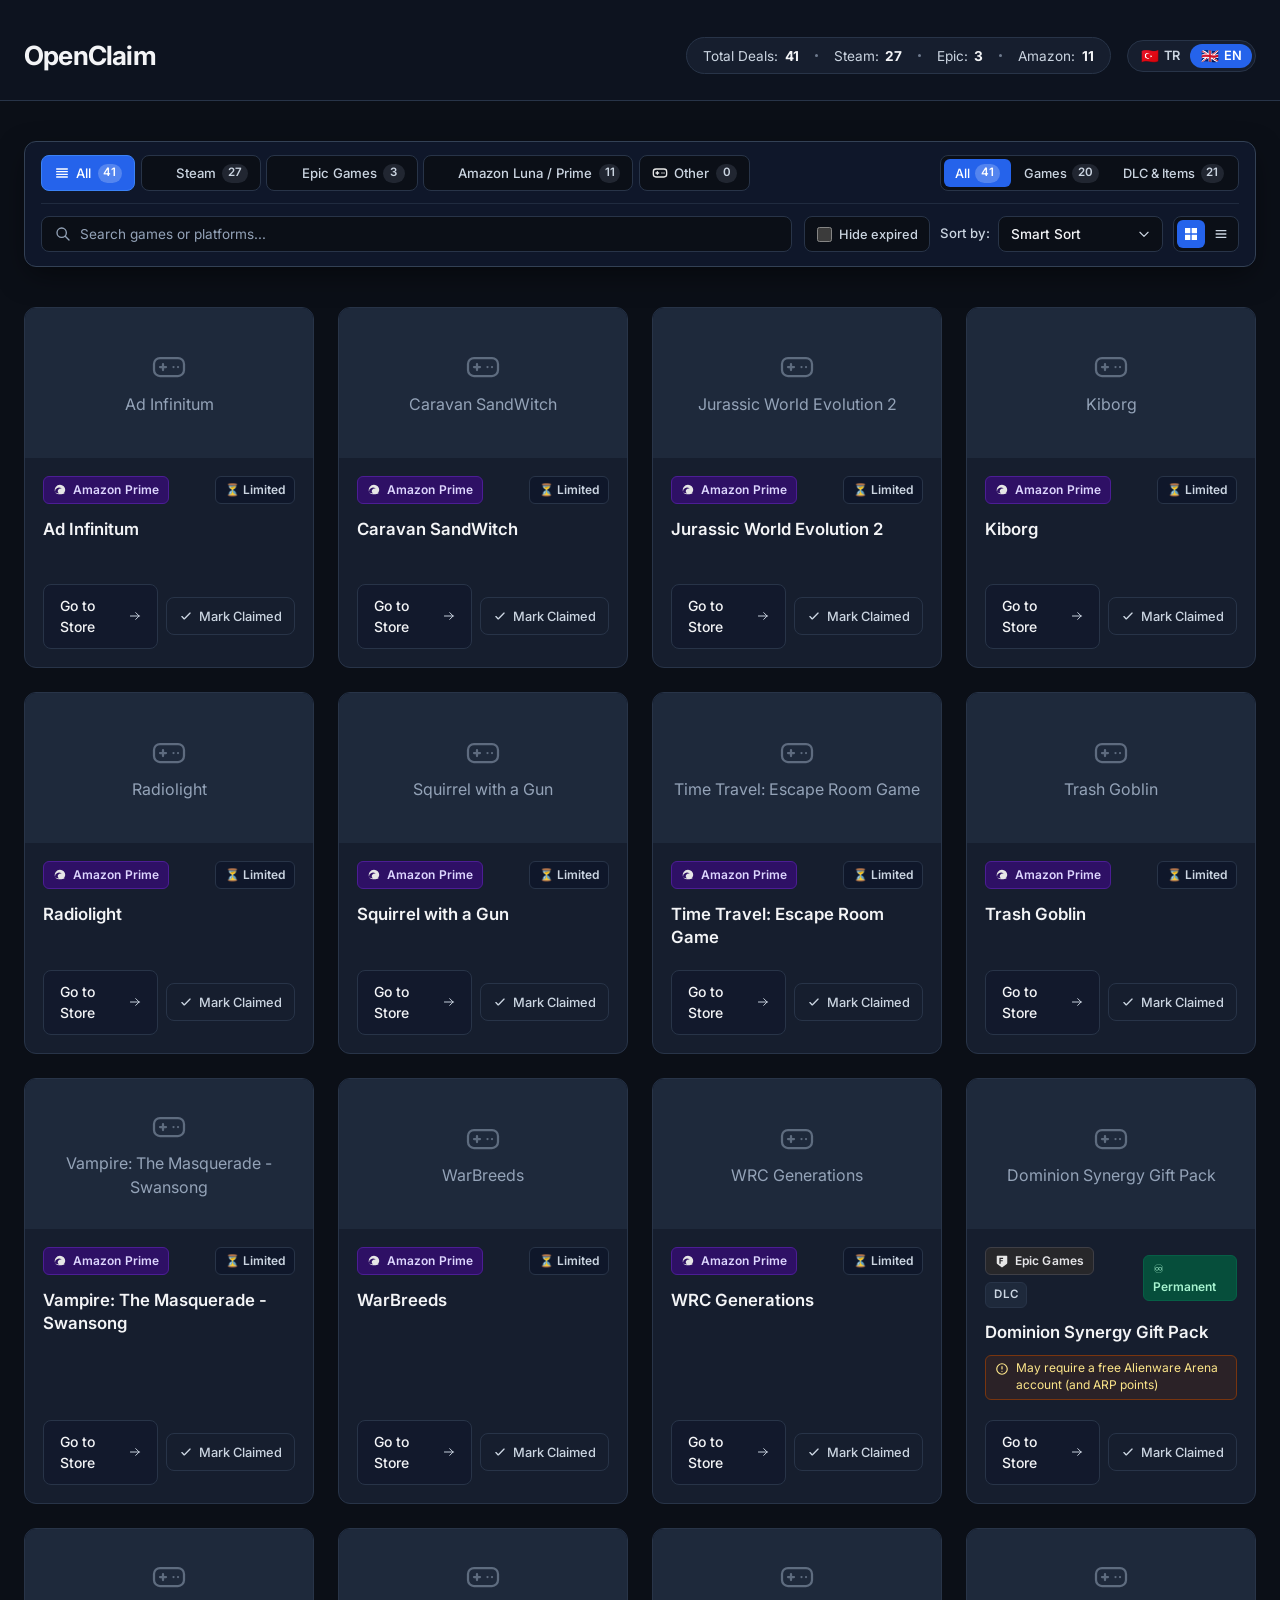
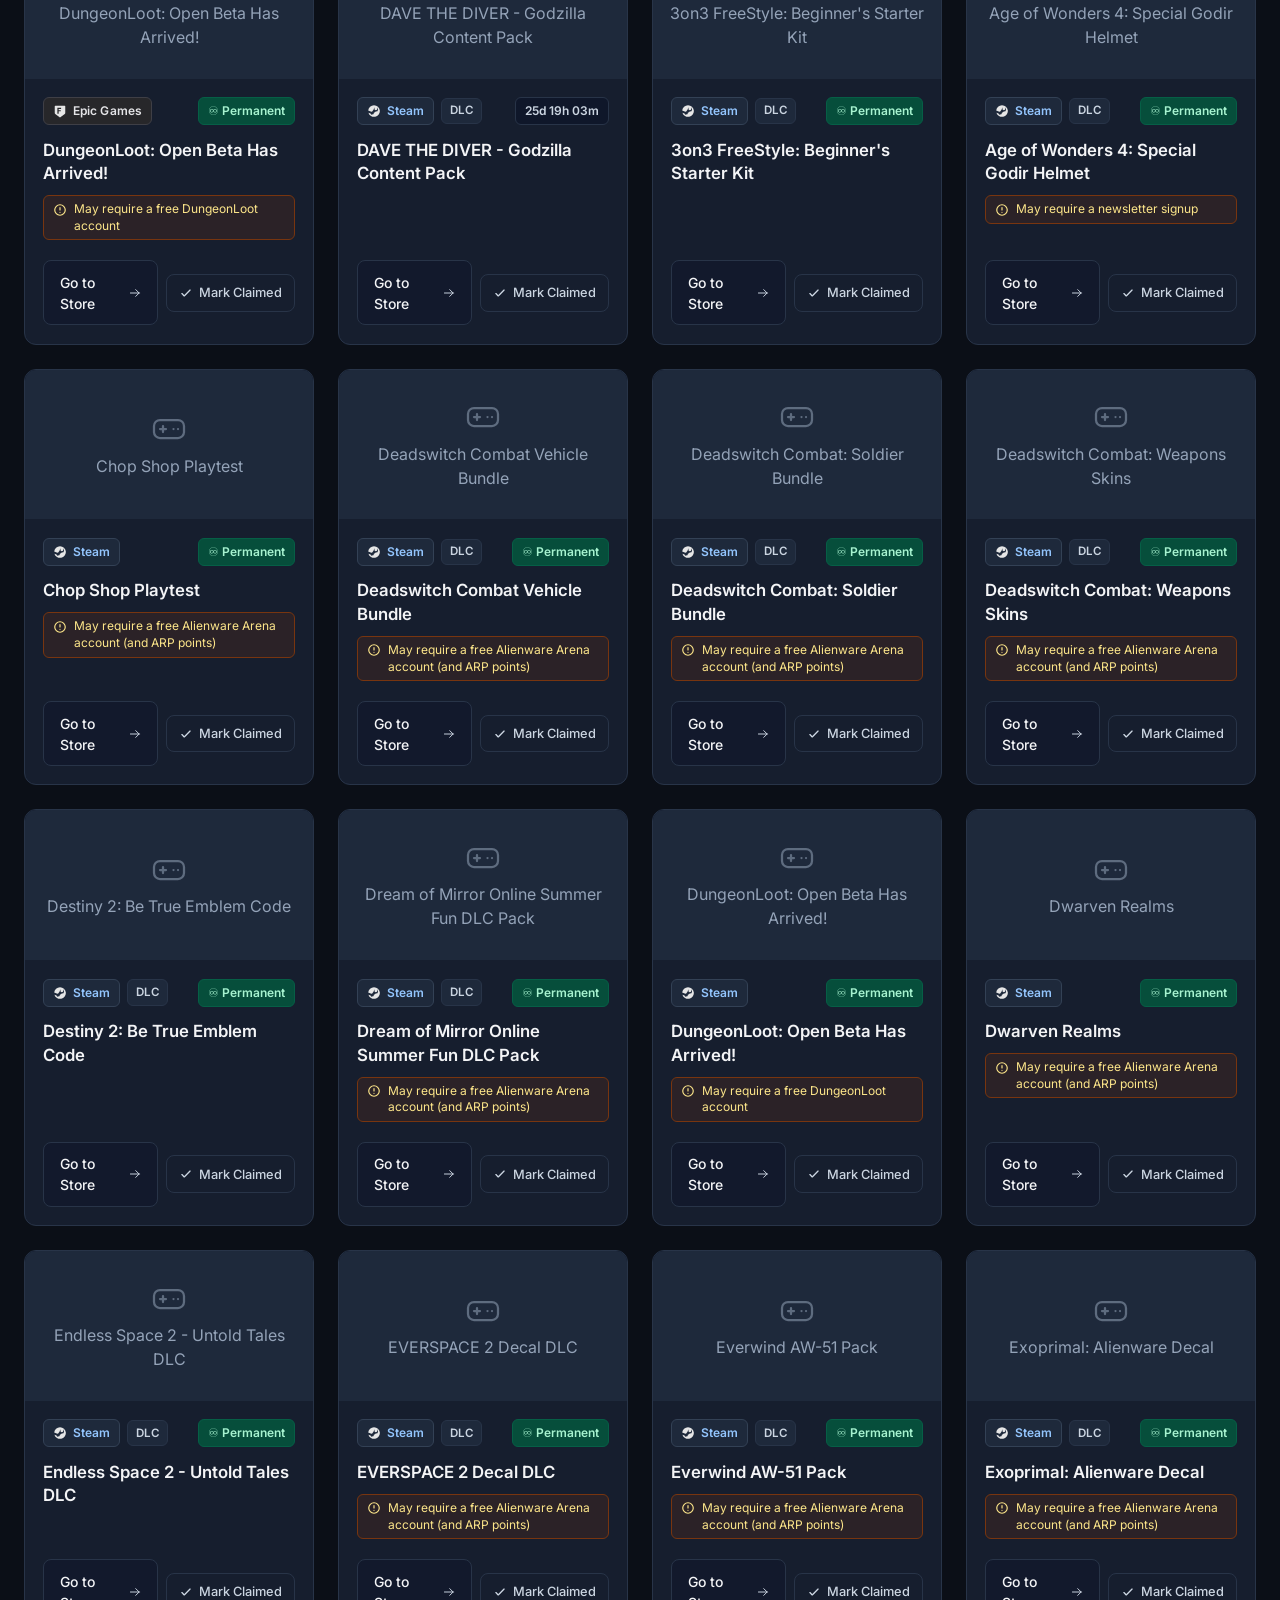
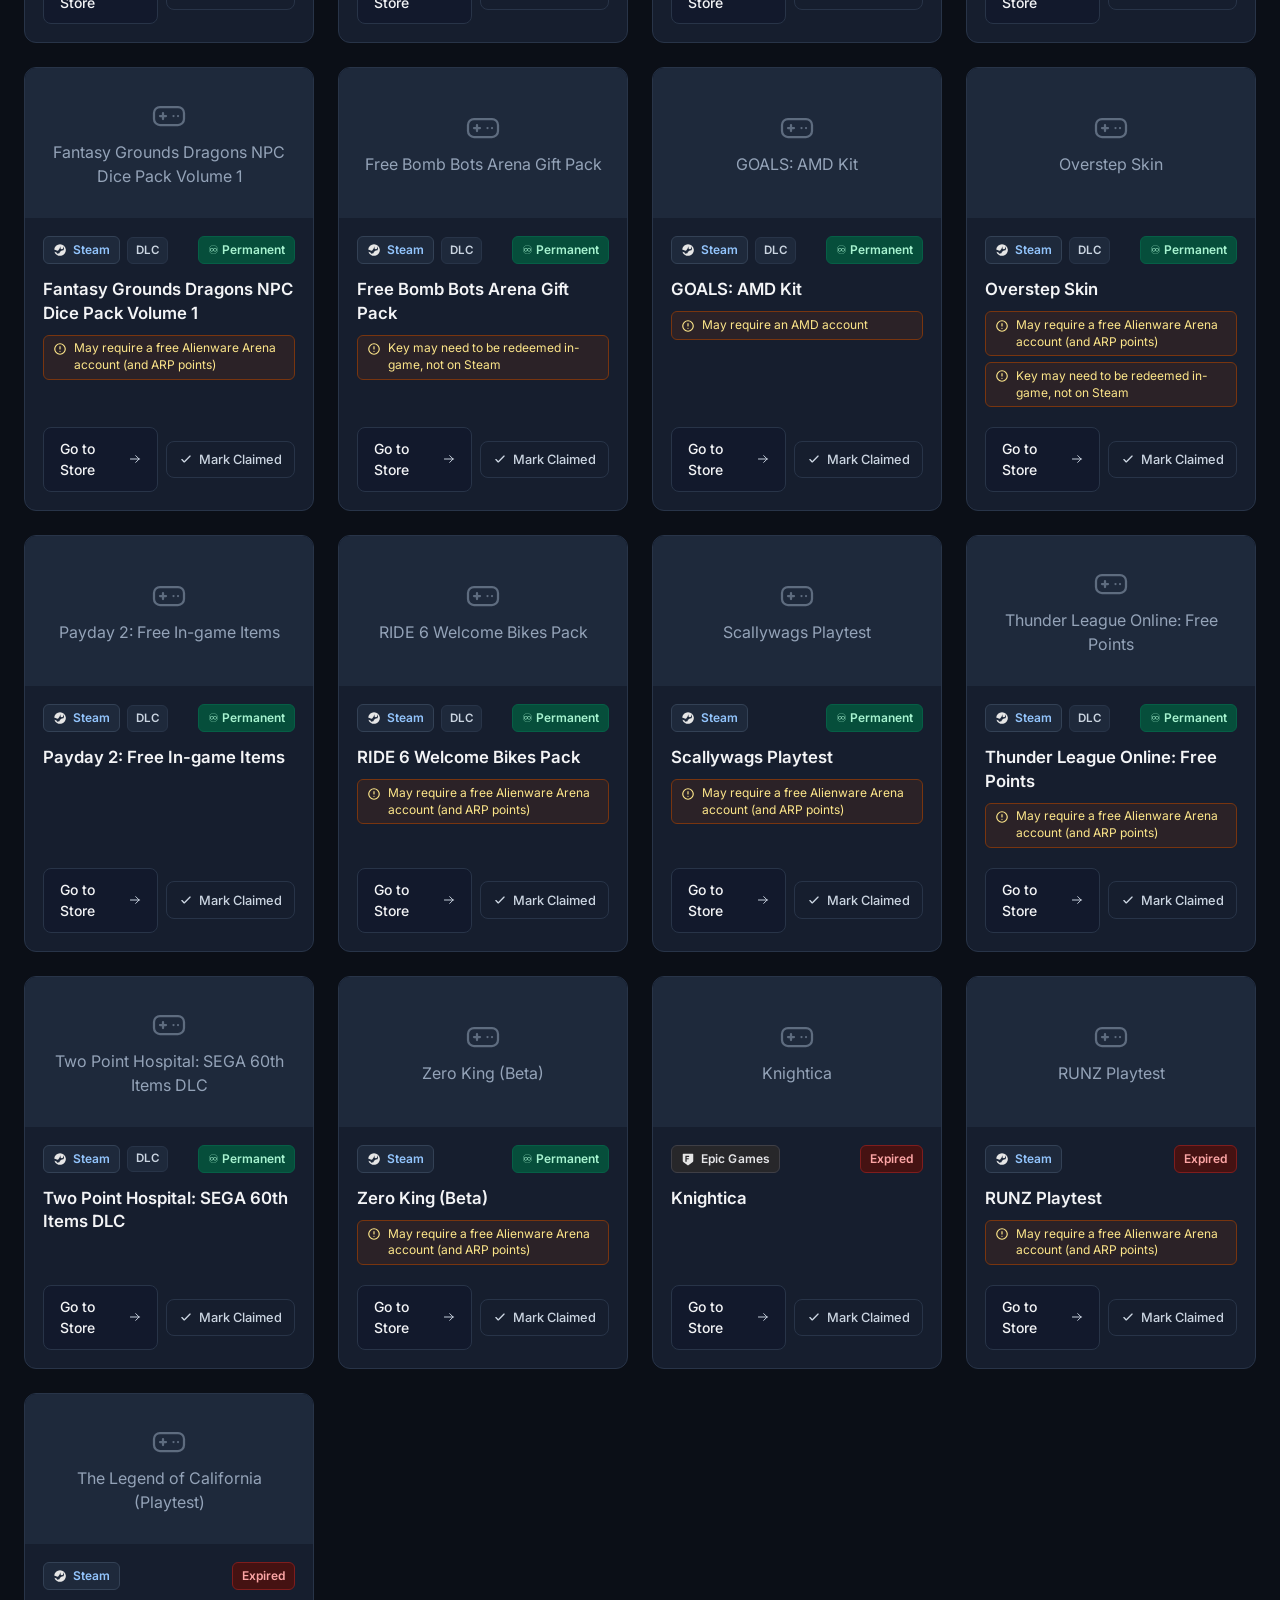
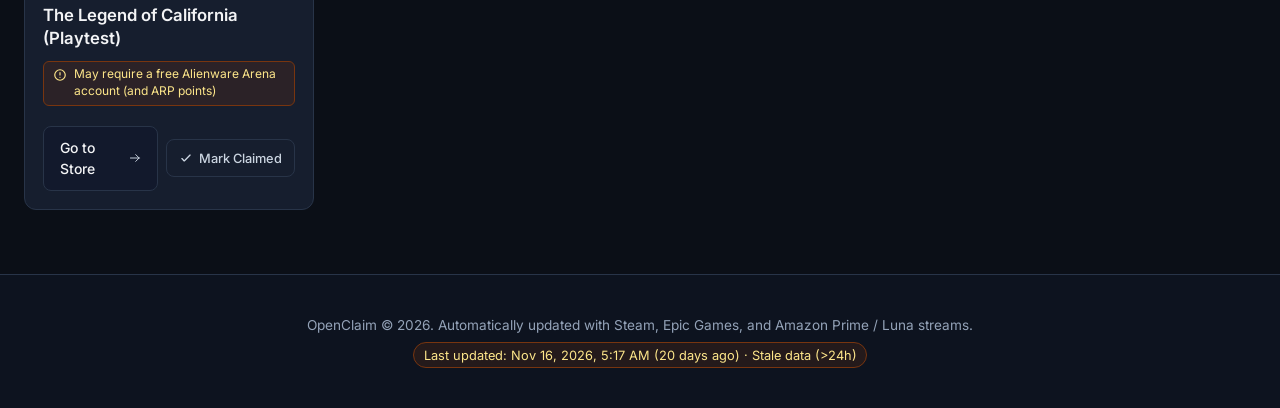
==== commit 57d7a2a9: "fix(frontend): generic timer labels, protocol-relative URLs, countdown tooltips, and logo filter res" ====
--- a/index.html
+++ b/index.html
@@ -38,7 +38,7 @@
         <div class="container">
             <div class="brand-container">
                 <!-- Clean Text Logo -->
-                <a href="#" class="logo" aria-label="OpenClaim Ana Sayfa" data-i18n-aria="header_home_aria">
+                <a href="./" class="logo" aria-label="OpenClaim Ana Sayfa" data-i18n-aria="header_home_aria">
                     <span class="logo-text">OpenClaim</span>
                 </a>
 
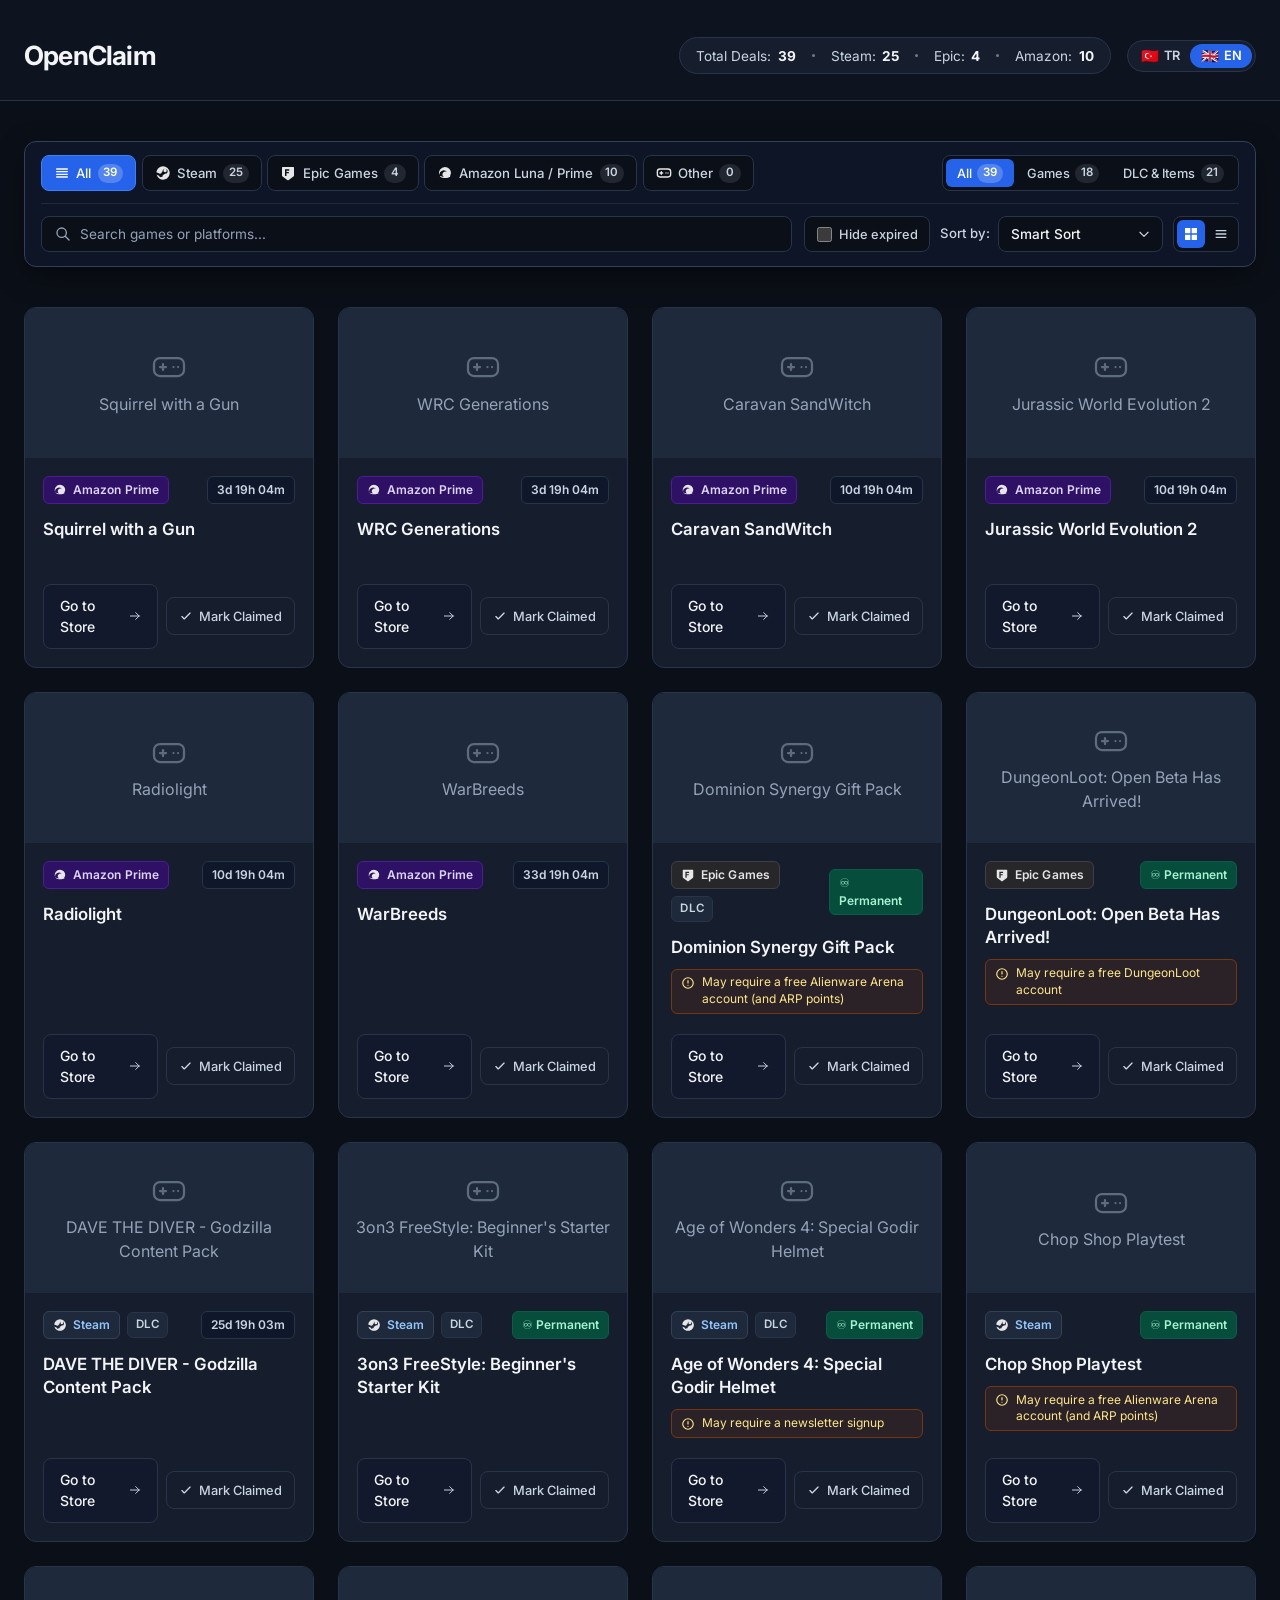
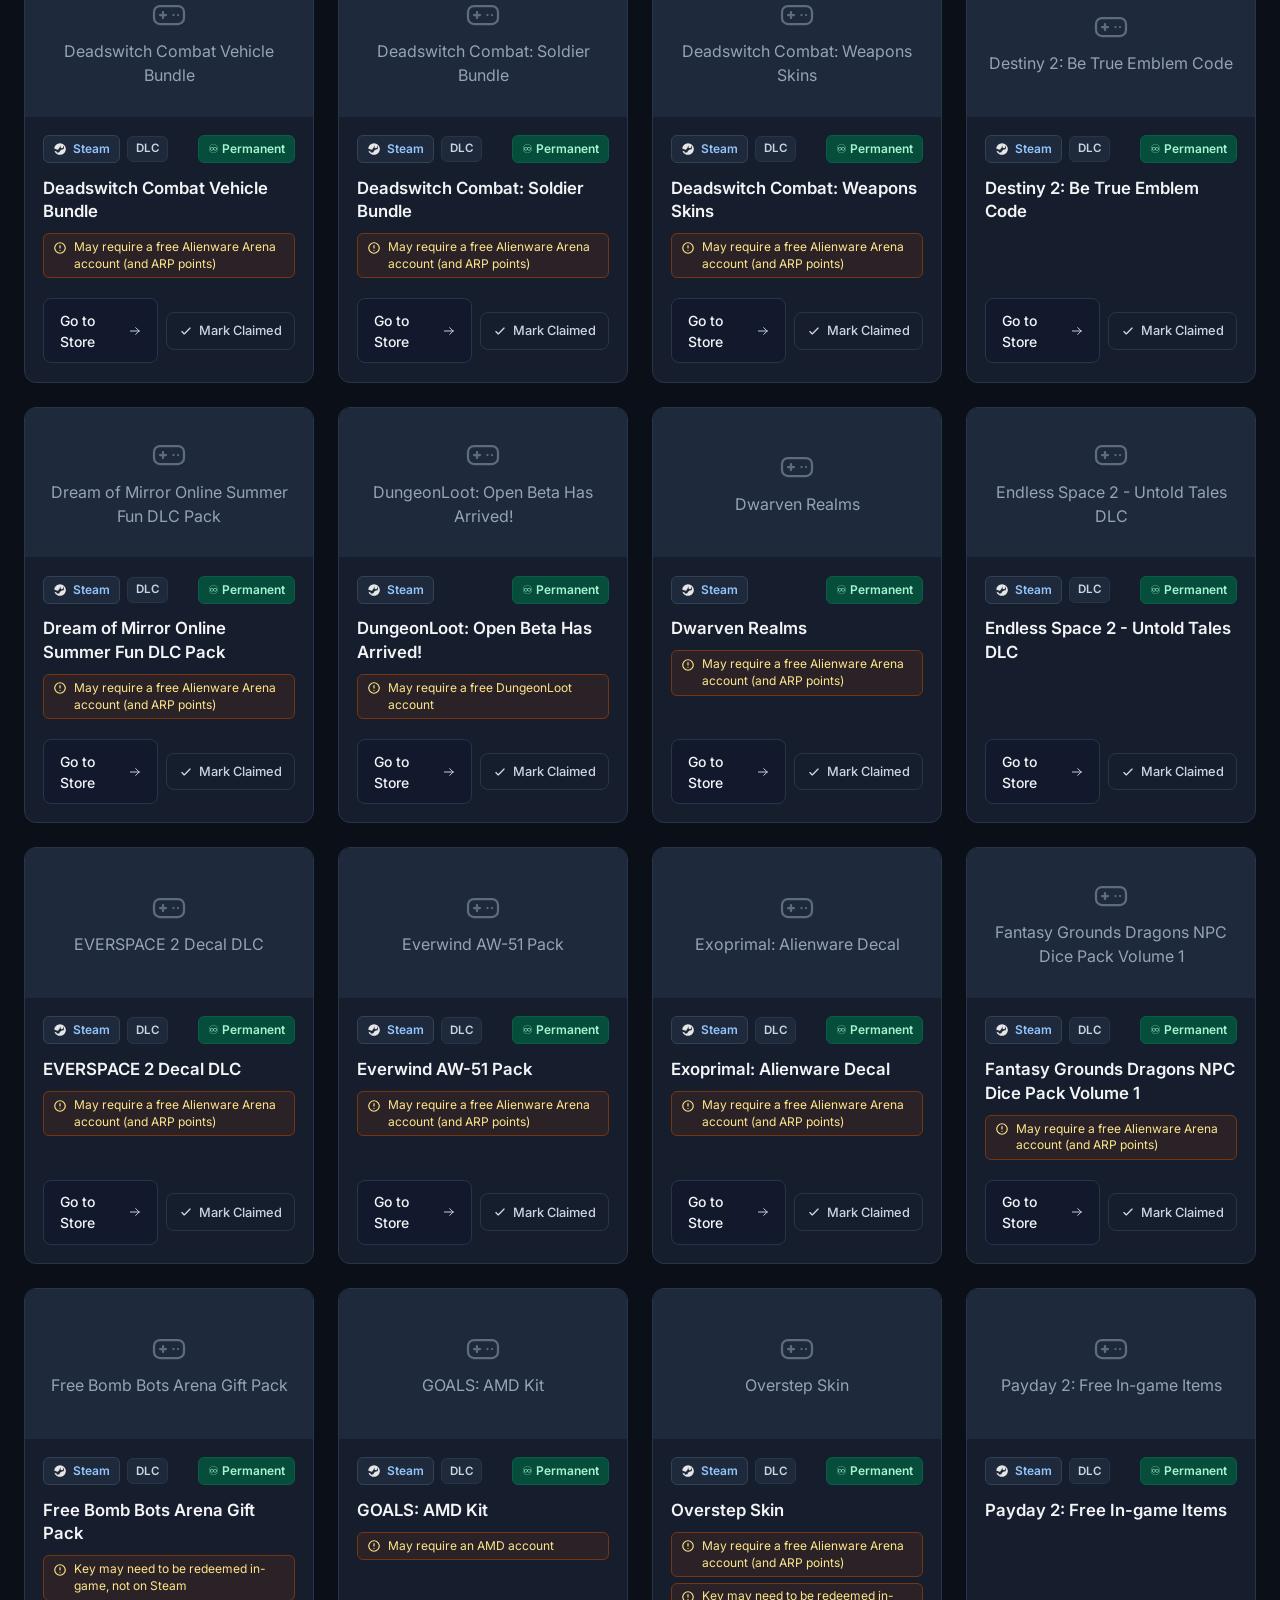
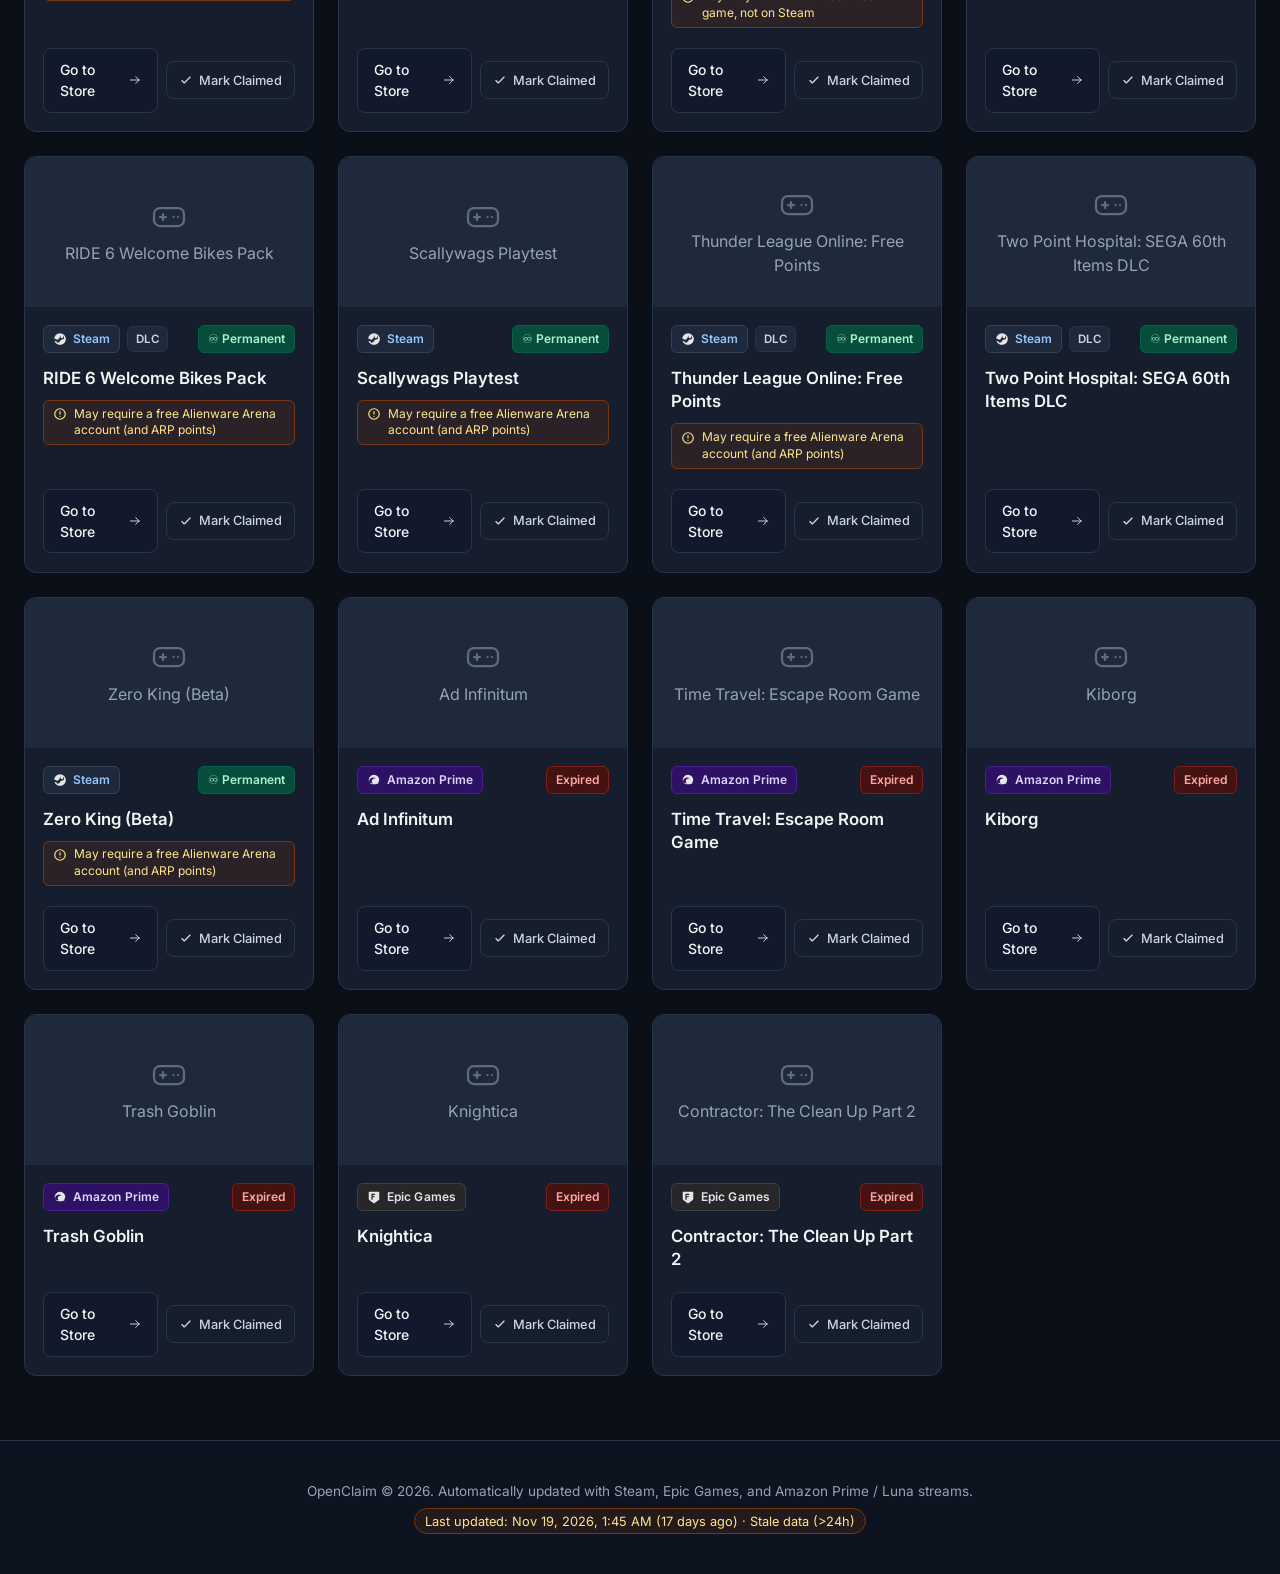
==== commit 73aae220: "fix(frontend): fix TR locale search, loading race, timer perf, and UI bugs" ====
--- a/index.html
+++ b/index.html
@@ -27,6 +27,7 @@
     <meta name="twitter:card" content="summary_large_image">
     <meta name="twitter:title" content="OpenClaim | Anlık Ücretsiz Oyun Takibi">
     <meta name="twitter:description" content="OpenClaim - Steam, Epic Games ve Amazon Prime / Luna platformlarındaki ücretsiz oyunları anlık takip edin.">
+    <meta name="twitter:image" content="https://seqat.github.io/OpenClaim/docs/screenshot.png">
 
     <!-- Stylesheets -->
     <link rel="stylesheet" href="frontend/css/base.css">
@@ -180,7 +181,7 @@
                         <!-- Sort Select Dropdown -->
                         <div class="sort-wrapper">
                             <label for="sort-select" class="sort-label" data-i18n="sort_label">Sıralama:</label>
-                            <select id="sort-select" class="sort-select" aria-label="Oyun sıralama" data-i18n-aria="sort_label">
+                            <select id="sort-select" class="sort-select">
                                 <option value="smart" data-i18n="sort_smart">Akıllı Sıralama</option>
                                 <option value="alphabetical" data-i18n="sort_alphabetical">Alfabetik (A-Z)</option>
                                 <option value="expiring" data-i18n="sort_expiring">Bitiş Süresine Göre</option>
--- a/frontend/css/base.css
+++ b/frontend/css/base.css
@@ -7,7 +7,7 @@
     --bg-dark: #0b0f17;
     --bg-card: #161e2e;
     --bg-card-hover: #1e293b;
-    --bg-controls: #0f172a;
+    --bg-controls: rgba(15, 23, 42, 0.88);
 
     /* Borders */
     --border-color: #283448;
@@ -429,6 +429,12 @@
     color: var(--text-muted);
 }
 
+.search-input::-webkit-search-decoration,
+.search-input::-webkit-search-cancel-button {
+    -webkit-appearance: none;
+    appearance: none;
+}
+
 .search-input:focus,
 .search-input:focus-visible {
     outline: none;
--- a/frontend/css/components.css
+++ b/frontend/css/components.css
@@ -314,6 +314,12 @@
     outline-offset: 2px;
 }
 
+.claim-btn.is-disabled {
+    opacity: 0.5;
+    cursor: not-allowed;
+    pointer-events: none;
+}
+
 /* Mark Claimed Toggle Button */
 .claim-toggle-btn {
     display: inline-flex;
@@ -679,7 +685,7 @@
 
     .games-grid.view-list .card-info-section {
         flex-direction: column;
-        align-items: flex-start;
+        align-items: stretch;
     }
 
     .games-grid.view-list .card-notices {
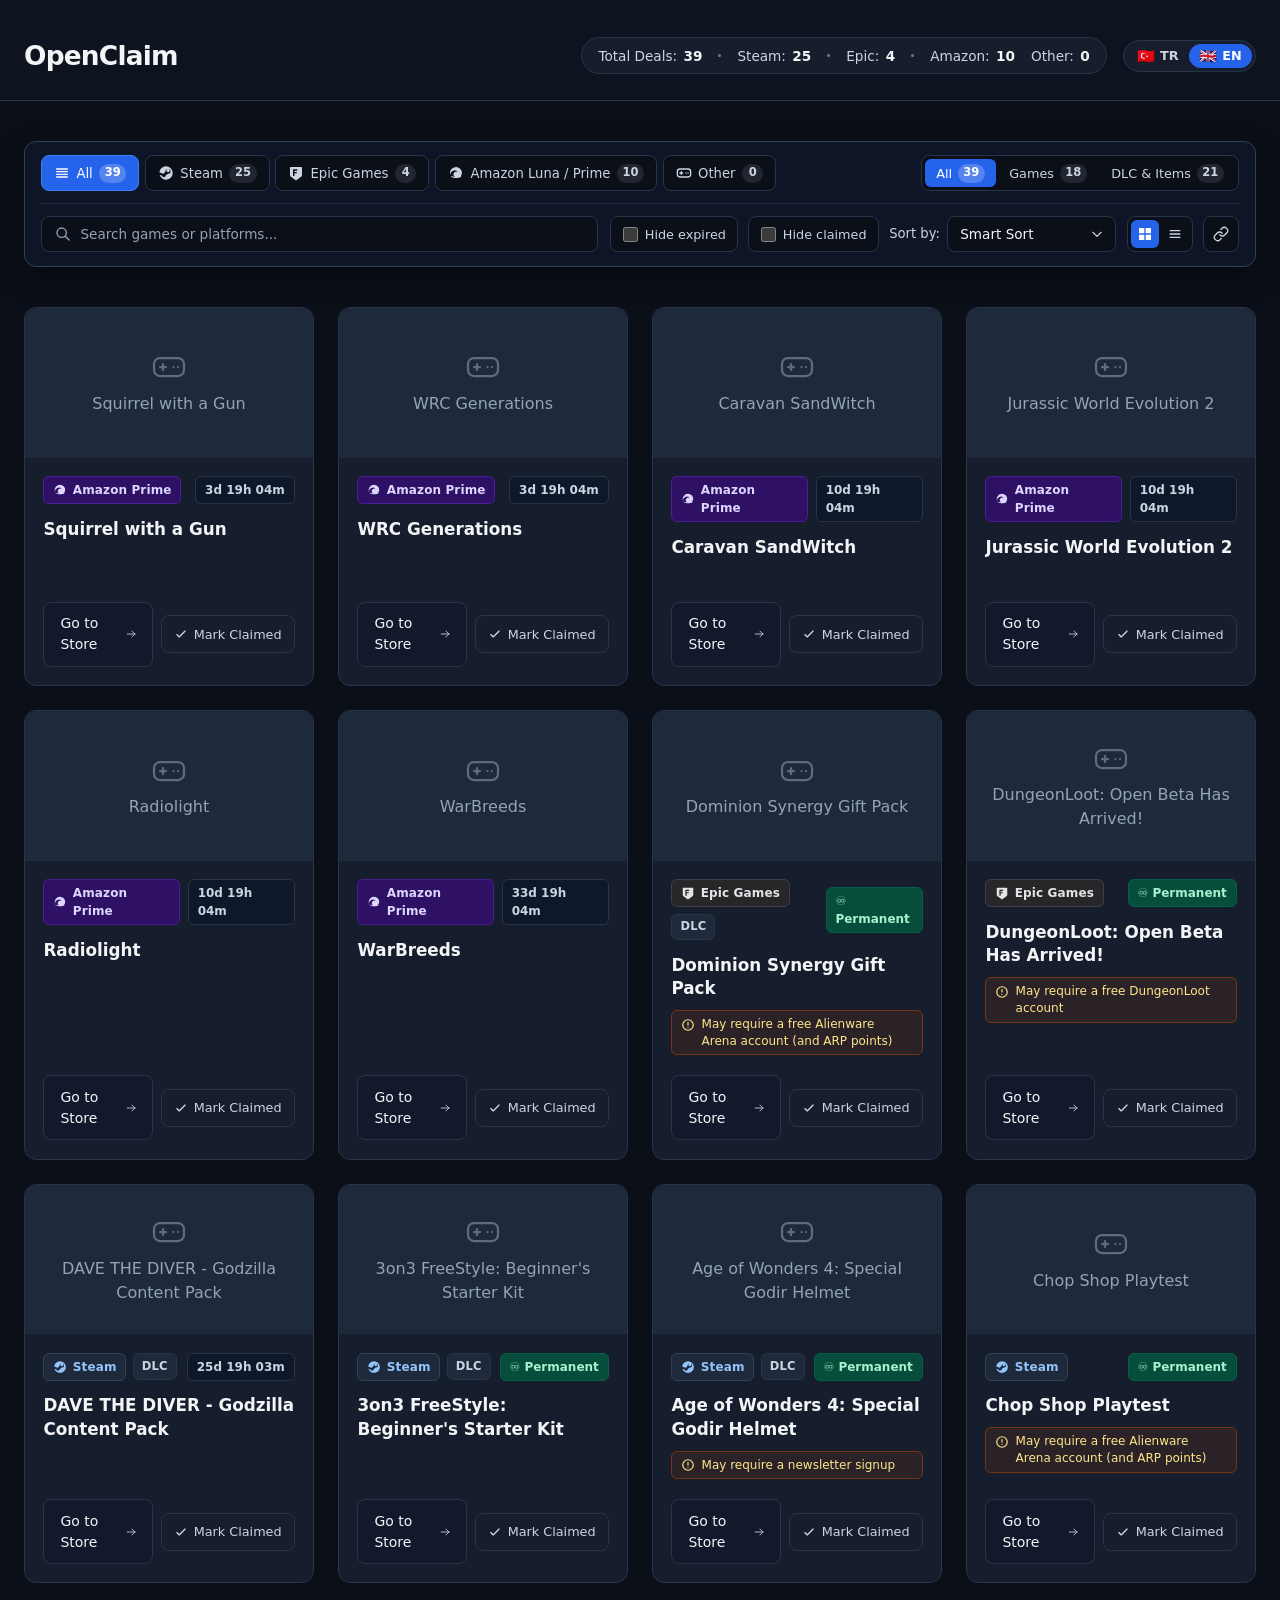
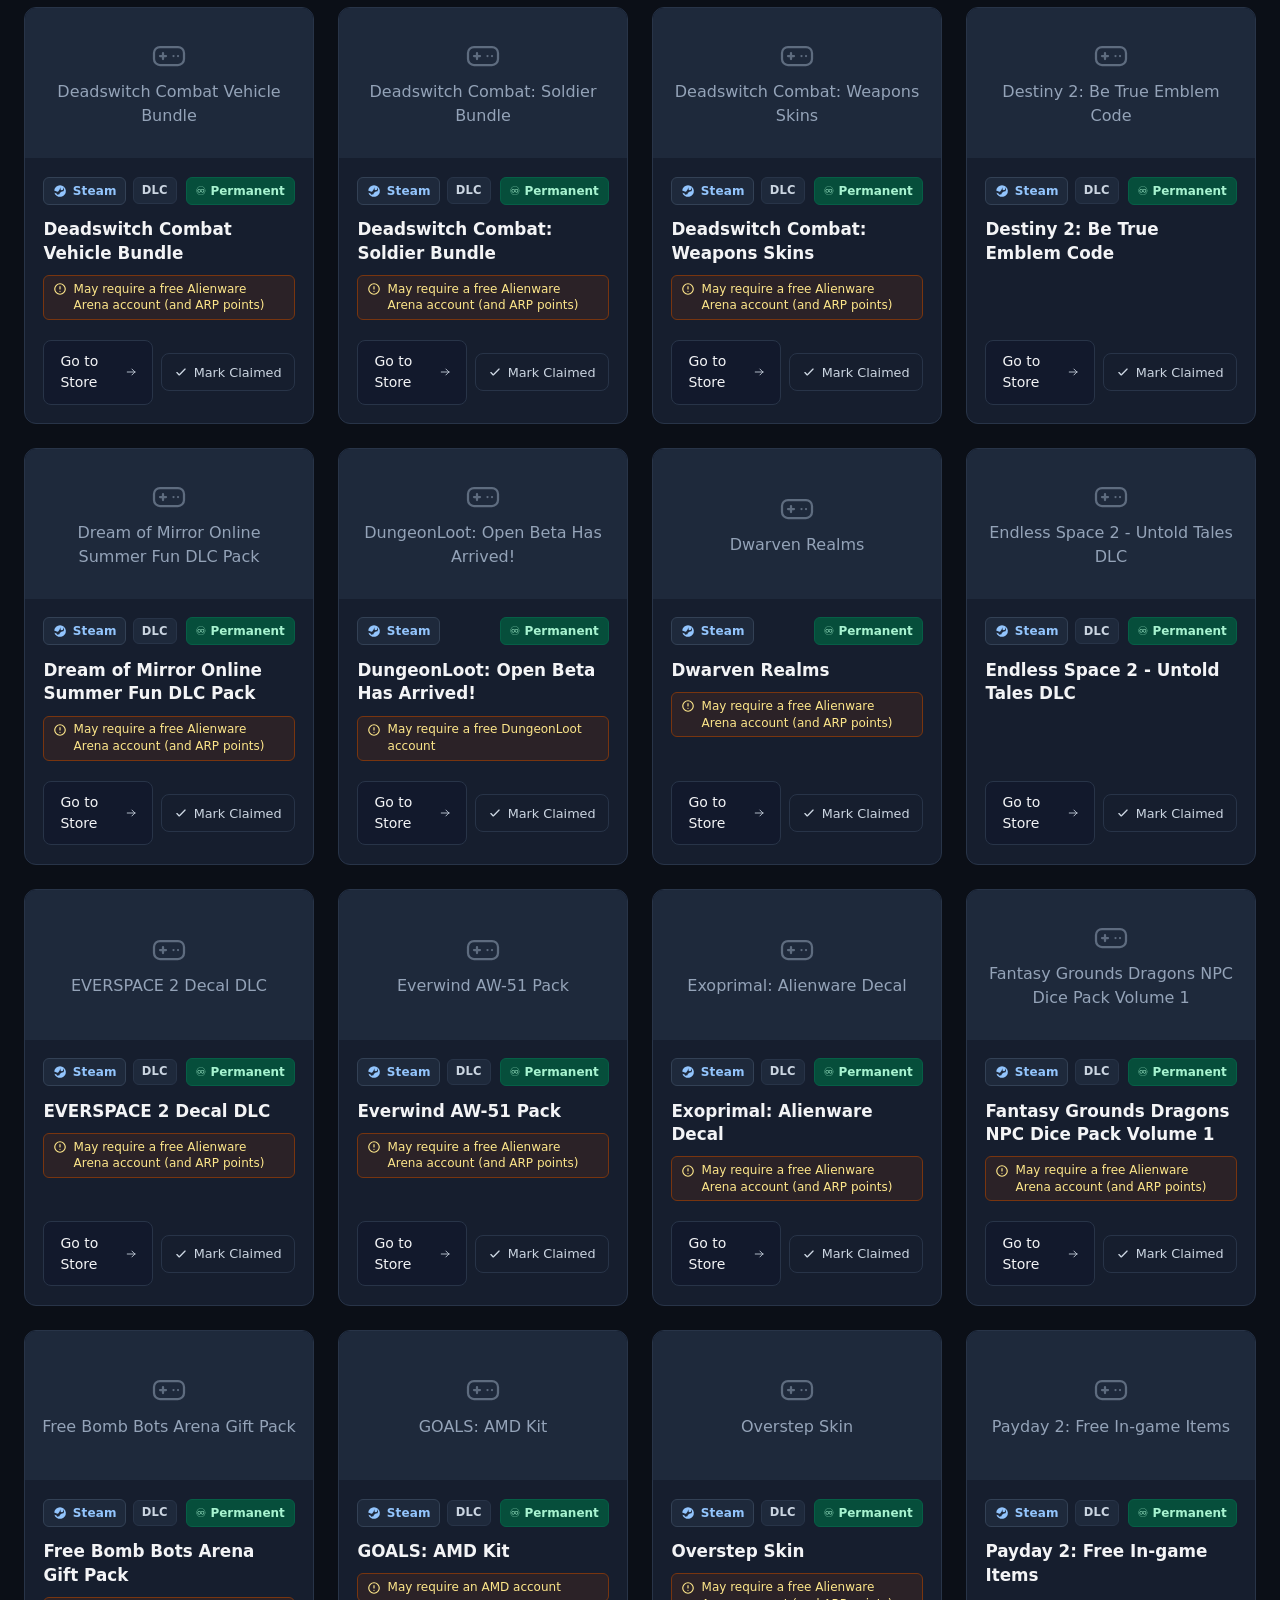
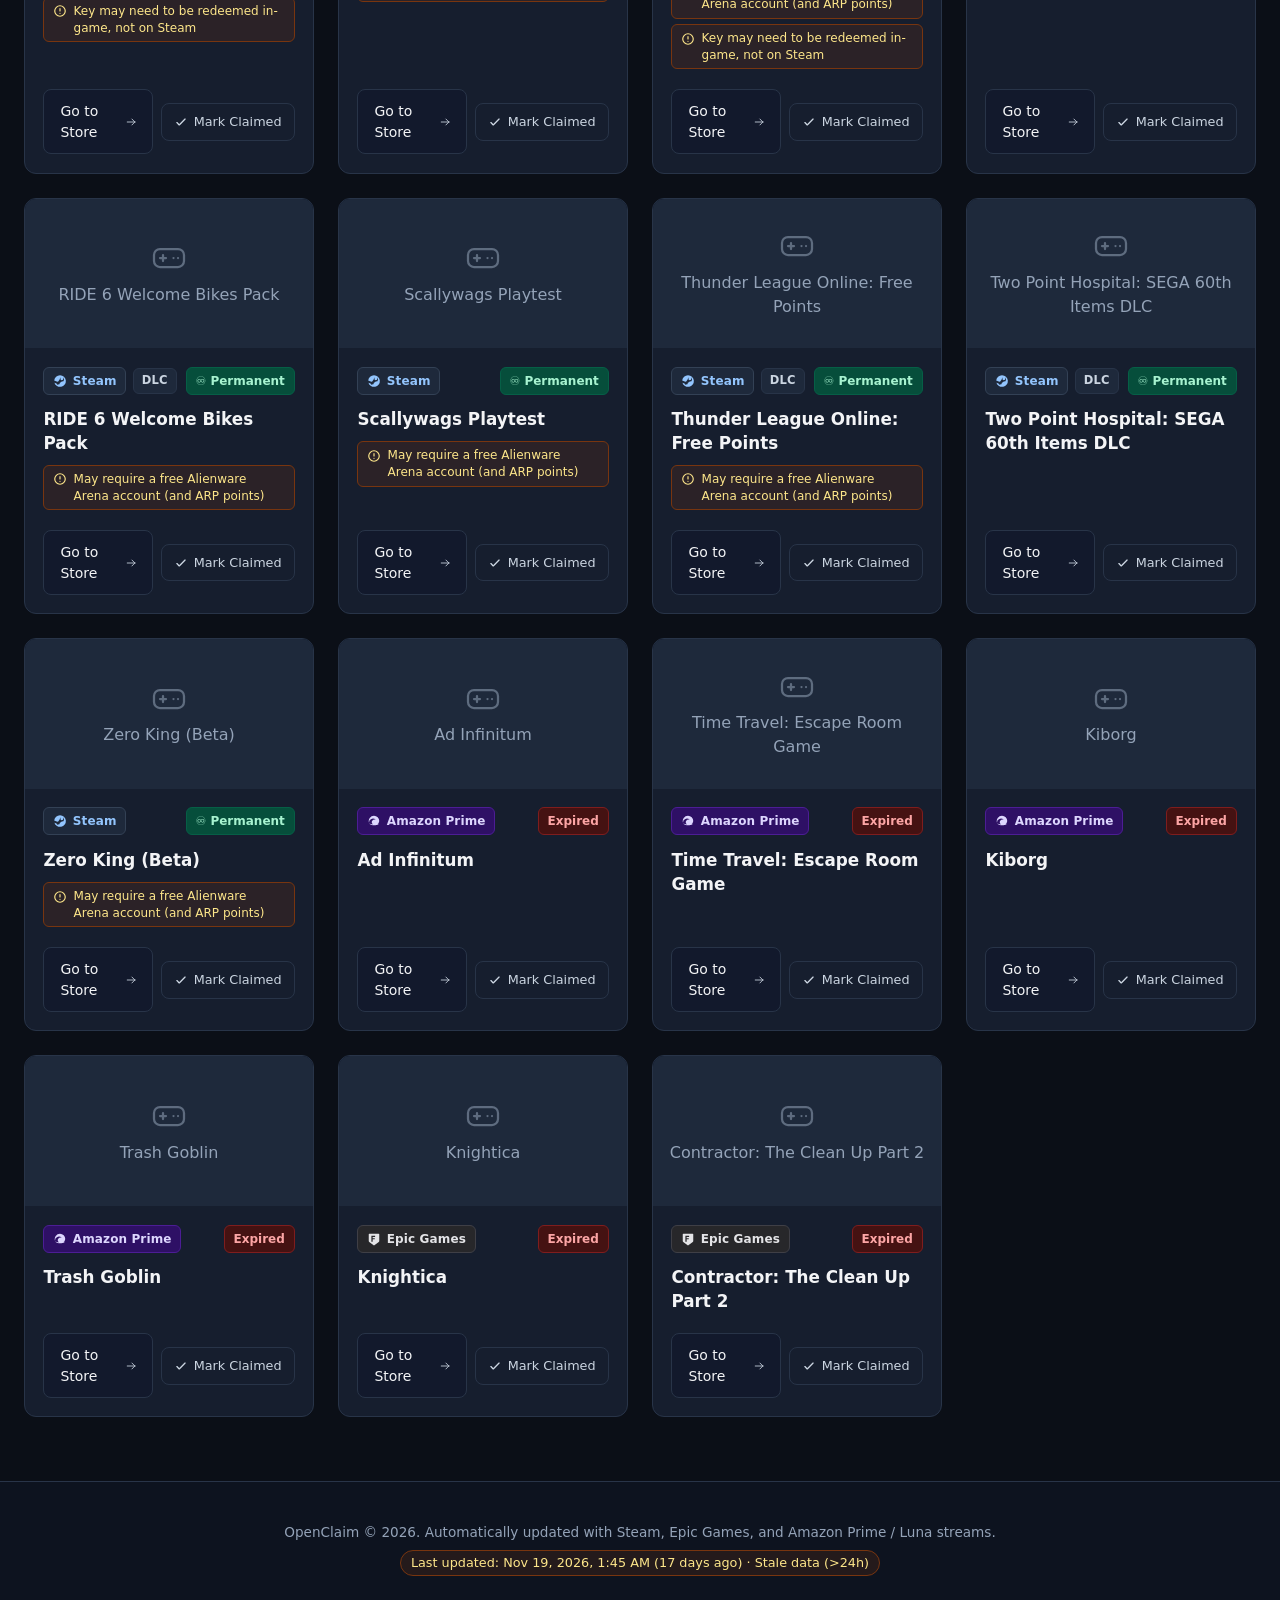
==== commit b6dbf734: "feat(frontend): add Hide Claimed filter, keyboard shortcuts, inline SVGs, CSP, and a11y" ====
--- a/index.html
+++ b/index.html
@@ -3,6 +3,7 @@
 <head>
     <meta charset="UTF-8">
     <meta name="viewport" content="width=device-width, initial-scale=1.0">
+    <meta http-equiv="Content-Security-Policy" content="default-src 'self'; script-src 'self'; style-src 'self' 'unsafe-inline' https://fonts.googleapis.com; font-src 'self' https://fonts.gstatic.com; img-src 'self' https: data:; connect-src 'self'; base-uri 'self'; form-action 'none';">
     <meta name="theme-color" content="#0b0f17">
     <meta name="description" content="OpenClaim - Steam, Epic Games ve Amazon Prime / Luna platformlarındaki ücretsiz oyunları anlık takip edin.">
     <title>OpenClaim | Anlık Ücretsiz Oyun Takibi</title>
@@ -34,6 +35,7 @@
     <link rel="stylesheet" href="frontend/css/components.css">
 </head>
 <body>
+    <a href="#main-content" class="skip-link" data-i18n="skip_to_content">İçeriğe atla</a>
 
     <header class="header">
         <div class="container">
@@ -64,6 +66,11 @@
                             <span data-i18n="stat_amazon">Amazon:</span>
                             <span class="stat-value" id="amazon-count">0</span>
                         </div>
+                        <span class="stat-divider" id="other-stat-divider" aria-hidden="true" hidden></span>
+                        <div class="stat-item" id="other-stat-item" hidden>
+                            <span data-i18n="stat_other">Diğer:</span>
+                            <span class="stat-value" id="other-count">0</span>
+                        </div>
                     </div>
 
                     <!-- Language Toggle (TR / EN) -->
@@ -76,7 +83,7 @@
         </div>
     </header>
 
-    <main class="main-content">
+    <main class="main-content" id="main-content" tabindex="-1">
         <div class="container">
             <h1 class="sr-only" data-i18n="doc_title">OpenClaim | Anlık Ücretsiz Oyun Takibi</h1>
 
@@ -100,17 +107,23 @@
                             <span class="filter-count" data-count-for="all">0</span>
                         </button>
                         <button type="button" class="filter-btn" data-platform="steam" aria-pressed="false">
-                            <img src="https://cdn.jsdelivr.net/npm/simple-icons@v11/icons/steam.svg" alt="" data-platform-icon="steam" class="platform-icon" />
+                            <svg class="platform-icon" aria-hidden="true" xmlns="http://www.w3.org/2000/svg" viewBox="0 0 24 24" fill="currentColor" width="16" height="16">
+                                <path d="M12 2a10 10 0 0 0-9.95 9.04l5.33 2.2a2.84 2.84 0 0 1 1.6-.49l2.4-3.47v-.05a3.78 3.78 0 1 1 3.78 3.78h-.09l-3.42 2.44a2.85 2.85 0 0 1-5.6.86L2.46 14.8A10 10 0 1 0 12 2zm-3.02 15.22a2.14 2.14 0 1 0 2.14-2.14h-.05l1.02.42a1.57 1.57 0 1 1-1.2 2.9l-.91-.38a2.14 2.14 0 0 0-1-.8zm6.18-6.48a2.52 2.52 0 1 0-2.52-2.52 2.52 2.52 0 0 0 2.52 2.52z"/>
+                            </svg>
                             <span data-i18n="filter_steam">Steam</span>
                             <span class="filter-count" data-count-for="steam">0</span>
                         </button>
                         <button type="button" class="filter-btn" data-platform="epic" aria-pressed="false">
-                            <img src="https://cdn.jsdelivr.net/npm/simple-icons@v11/icons/epicgames.svg" alt="" data-platform-icon="epic" class="platform-icon" />
+                            <svg class="platform-icon" aria-hidden="true" xmlns="http://www.w3.org/2000/svg" viewBox="0 0 24 24" fill="currentColor" width="16" height="16">
+                                <path d="M4 3h16a1 1 0 0 1 1 1v11.6a2 2 0 0 1-.82 1.62l-7.6 5.54a1 1 0 0 1-1.16 0l-7.6-5.54A2 2 0 0 1 3 15.6V4a1 1 0 0 1 1-1zm3.5 3.5v10h2.2v-4h3.6v-2H9.7v-2h4.2v-2H7.5z"/>
+                            </svg>
                             <span data-i18n="filter_epic">Epic Games</span>
                             <span class="filter-count" data-count-for="epic">0</span>
                         </button>
                         <button type="button" class="filter-btn" data-platform="amazon" aria-pressed="false">
-                            <img src="https://cdn.jsdelivr.net/npm/simple-icons@v11/icons/amazonluna.svg" alt="" data-platform-icon="amazon" class="platform-icon" />
+                            <svg class="platform-icon" aria-hidden="true" xmlns="http://www.w3.org/2000/svg" viewBox="0 0 24 24" fill="currentColor" width="16" height="16">
+                                <path d="M12 3a9 9 0 0 0-8.48 12.02 6.5 6.5 0 0 1 11.4-4.78 4.5 4.5 0 0 0-5.74 6.66A7 7 0 0 0 21 12a9 9 0 0 0-9-9zm-7.5 14.2c3.8 2.9 11.2 3.1 15.2.3.4-.3.1-.9-.4-.7-4.1 1.6-10.3 1.4-14.3-.3-.5-.2-.9.4-.5.7z"/>
+                            </svg>
                             <span data-i18n="filter_amazon">Amazon Luna / Prime</span>
                             <span class="filter-count" data-count-for="amazon">0</span>
                         </button>
@@ -178,6 +191,17 @@
                             <span class="hide-expired-label" data-i18n="hide_expired_label">Süresi dolanları gizle</span>
                         </label>
 
+                        <label class="hide-expired-toggle hide-claimed-toggle" for="hide-claimed-checkbox">
+                            <input
+                                type="checkbox"
+                                id="hide-claimed-checkbox"
+                                class="hide-expired-input"
+                                aria-label="Alındı olarak işaretlenen fırsatları gizle"
+                                data-i18n-aria="hide_claimed_aria"
+                            >
+                            <span class="hide-expired-label" data-i18n="hide_claimed_label">Aldıklarımı gizle</span>
+                        </label>
+
                         <!-- Sort Select Dropdown -->
                         <div class="sort-wrapper">
                             <label for="sort-select" class="sort-label" data-i18n="sort_label">Sıralama:</label>
@@ -201,6 +225,17 @@
                                 </svg>
                             </button>
                         </div>
+
+                        <!-- Share Current Filtered URL -->
+                        <button type="button" id="share-filters-btn" class="share-btn" aria-label="Filtre bağlantısını kopyala" data-i18n-aria="share_link_aria">
+                            <svg class="share-icon" aria-hidden="true" xmlns="http://www.w3.org/2000/svg" width="16" height="16" fill="none" viewBox="0 0 24 24" stroke="currentColor" stroke-width="2">
+                                <path stroke-linecap="round" stroke-linejoin="round" d="M10 13a5 5 0 0 0 7.54.54l3-3a5 5 0 0 0-7.07-7.07l-1.72 1.71" />
+                                <path stroke-linecap="round" stroke-linejoin="round" d="M14 11a5 5 0 0 0-7.54-.54l-3 3a5 5 0 0 0 7.07 7.07l1.71-1.71" />
+                            </svg>
+                            <svg class="share-check-icon" aria-hidden="true" xmlns="http://www.w3.org/2000/svg" width="16" height="16" fill="none" viewBox="0 0 24 24" stroke="currentColor" stroke-width="2.25">
+                                <path stroke-linecap="round" stroke-linejoin="round" d="M5 13l4 4L19 7" />
+                            </svg>
+                        </button>
                     </div>
                 </div>
             </div>
--- a/frontend/css/base.css
+++ b/frontend/css/base.css
@@ -95,6 +95,28 @@
     clip: rect(0, 0, 0, 0);
     white-space: nowrap;
     border-width: 0;
+}
+
+/* Skip to Content Link */
+.skip-link {
+    position: absolute;
+    top: -100%;
+    left: 1rem;
+    z-index: 200;
+    padding: 0.6rem 1rem;
+    background: #2563eb;
+    color: #ffffff;
+    font-weight: 600;
+    font-size: 0.875rem;
+    text-decoration: none;
+    border-radius: var(--radius-md);
+    box-shadow: 0 8px 20px rgba(0, 0, 0, 0.45);
+}
+
+.skip-link:focus-visible {
+    top: 1rem;
+    outline: 2px solid var(--focus-ring);
+    outline-offset: 2px;
 }
 
 /* Noscript Notice */
@@ -600,6 +622,51 @@
     color: #ffffff;
 }
 
+/* Share Filters Button */
+.share-btn {
+    display: inline-flex;
+    align-items: center;
+    justify-content: center;
+    width: 36px;
+    height: 36px;
+    background: var(--bg-dark);
+    border: 1px solid var(--border-color);
+    border-radius: var(--radius-md);
+    color: var(--text-secondary);
+    cursor: pointer;
+    flex-shrink: 0;
+    transition: var(--transition-fast);
+}
+
+.share-btn:hover {
+    background: var(--bg-card-hover);
+    border-color: var(--border-hover);
+    color: var(--text-primary);
+}
+
+.share-btn:focus-visible {
+    outline: 2px solid var(--focus-ring);
+    outline-offset: 2px;
+}
+
+.share-btn .share-check-icon {
+    display: none;
+}
+
+.share-btn.copied {
+    background: var(--badge-permanent-bg);
+    border-color: #059669;
+    color: var(--badge-permanent-text);
+}
+
+.share-btn.copied .share-icon {
+    display: none;
+}
+
+.share-btn.copied .share-check-icon {
+    display: block;
+}
+
 /* Footer */
 .footer {
     padding: 2.5rem 0;
@@ -737,7 +804,7 @@
     }
 
     .hide-expired-toggle {
-        flex: 1 1 100%;
+        flex: 1 1 auto;
         justify-content: center;
     }
 
--- a/frontend/css/components.css
+++ b/frontend/css/components.css
@@ -9,11 +9,14 @@
     object-fit: contain;
     vertical-align: middle;
     flex-shrink: 0;
+    transition: var(--transition-fast);
+}
+
+img.platform-icon {
     filter: brightness(0) invert(0.9);
-    transition: var(--transition-fast);
-}
-
-.filter-btn.active .platform-icon {
+}
+
+.filter-btn.active img.platform-icon {
     filter: brightness(0) invert(1);
 }
 
@@ -182,6 +185,7 @@
 
 /* Countdown Badge (Right Side) */
 .countdown-badge {
+    position: relative;
     display: inline-flex;
     align-items: center;
     gap: 0.3rem;
@@ -192,6 +196,38 @@
     background: #0f172a;
     color: #cbd5e1;
     border: 1px solid var(--border-color);
+}
+
+.countdown-badge:focus-visible {
+    outline: 2px solid var(--focus-ring);
+    outline-offset: 2px;
+}
+
+.countdown-badge[data-tooltip]::after {
+    content: attr(data-tooltip);
+    position: absolute;
+    right: 0;
+    top: calc(100% + 6px);
+    z-index: 20;
+    padding: 0.3rem 0.55rem;
+    border-radius: var(--radius-sm);
+    background: #0b0f17;
+    border: 1px solid var(--border-sticky);
+    color: var(--text-primary);
+    font-size: 0.72rem;
+    font-weight: 500;
+    white-space: nowrap;
+    box-shadow: 0 8px 20px rgba(0, 0, 0, 0.5);
+    opacity: 0;
+    visibility: hidden;
+    pointer-events: none;
+    transition: opacity var(--transition-fast), visibility var(--transition-fast);
+}
+
+.countdown-badge[data-tooltip]:hover::after,
+.countdown-badge[data-tooltip]:focus-visible::after {
+    opacity: 1;
+    visibility: visible;
 }
 
 .countdown-badge.urgent {
